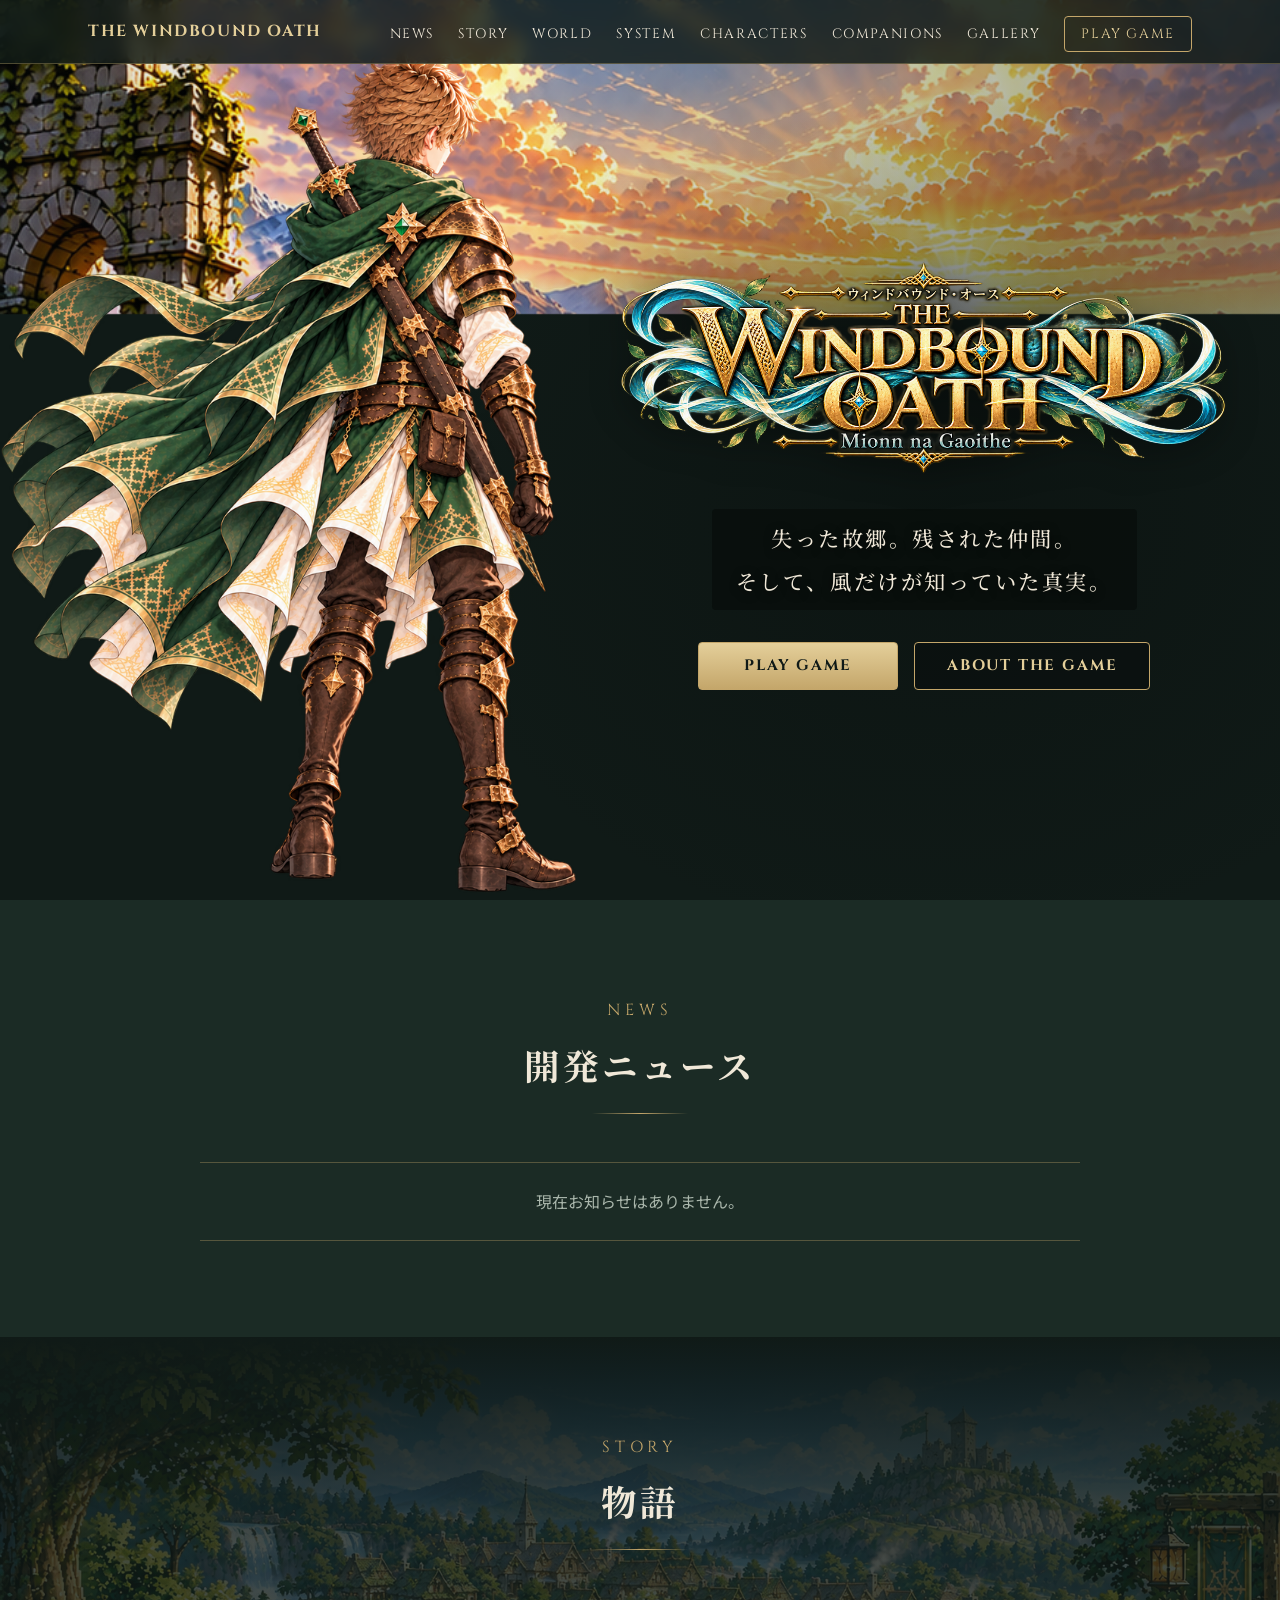
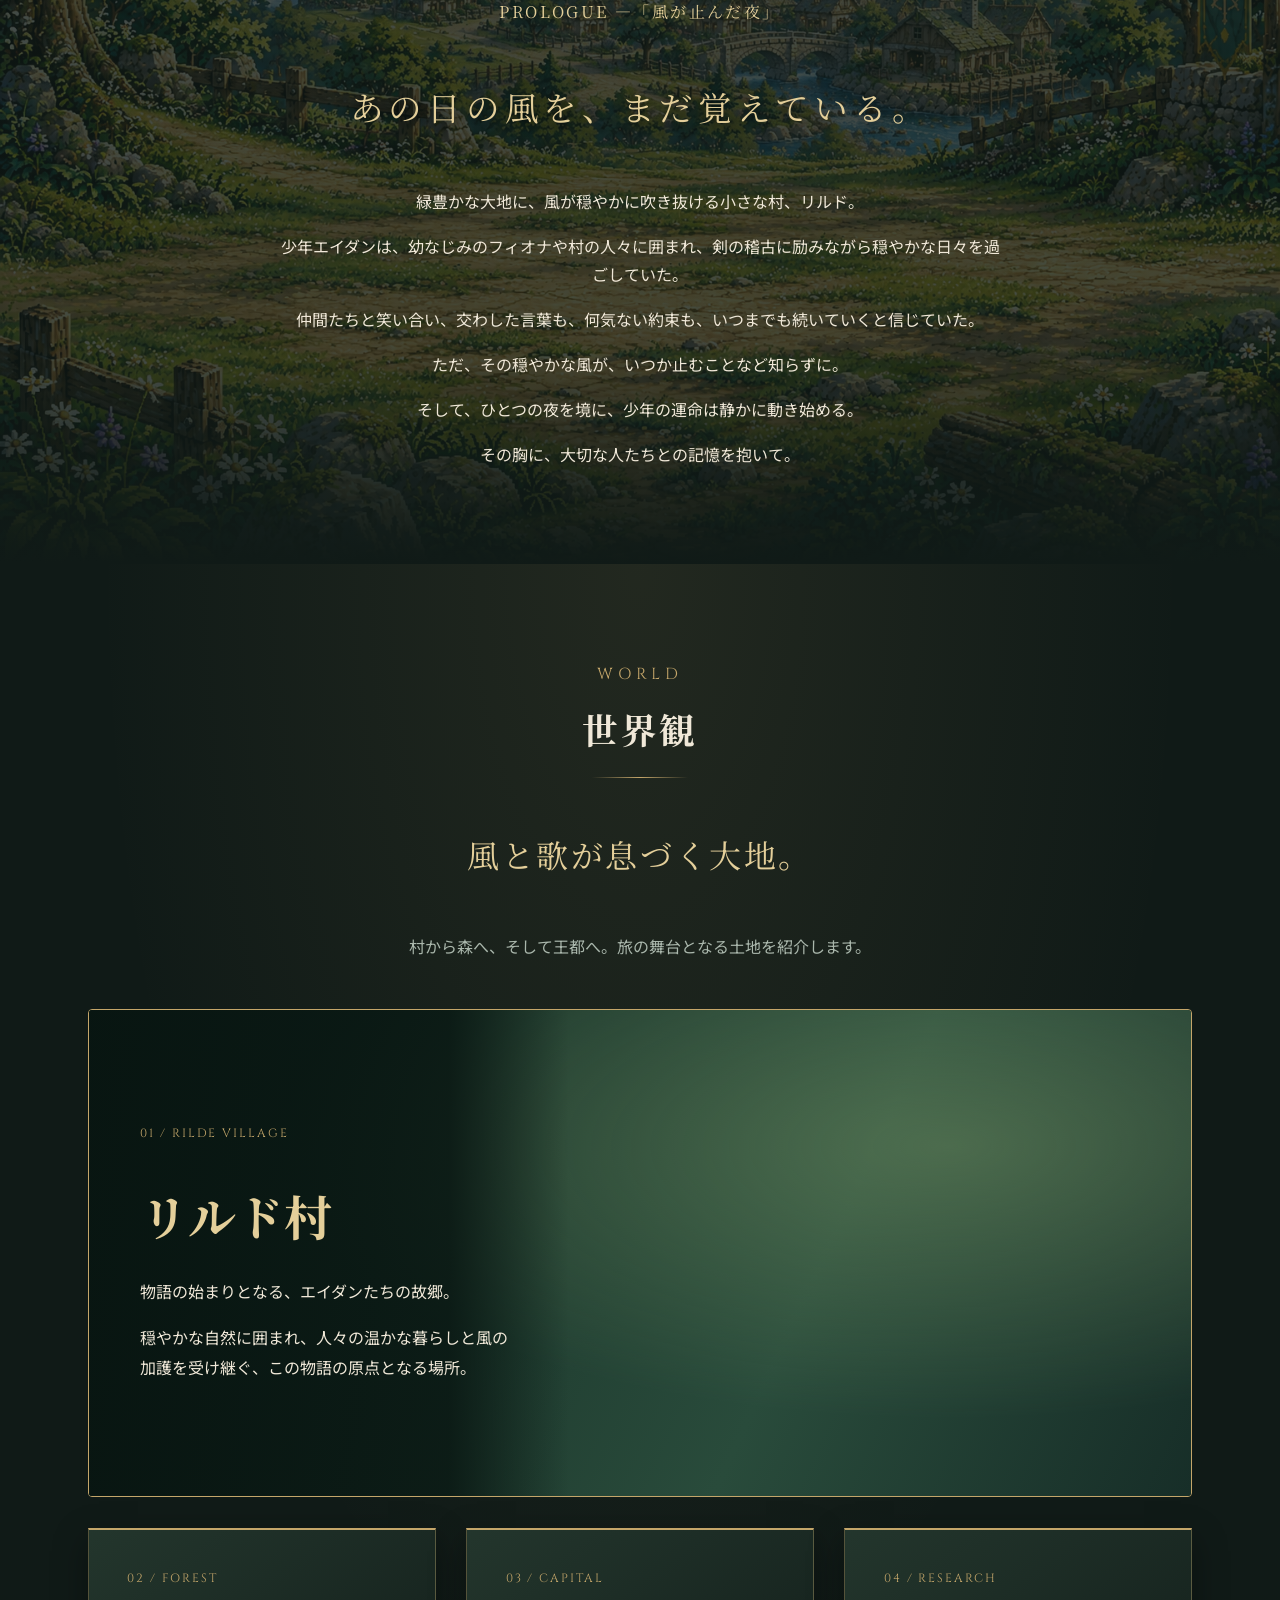
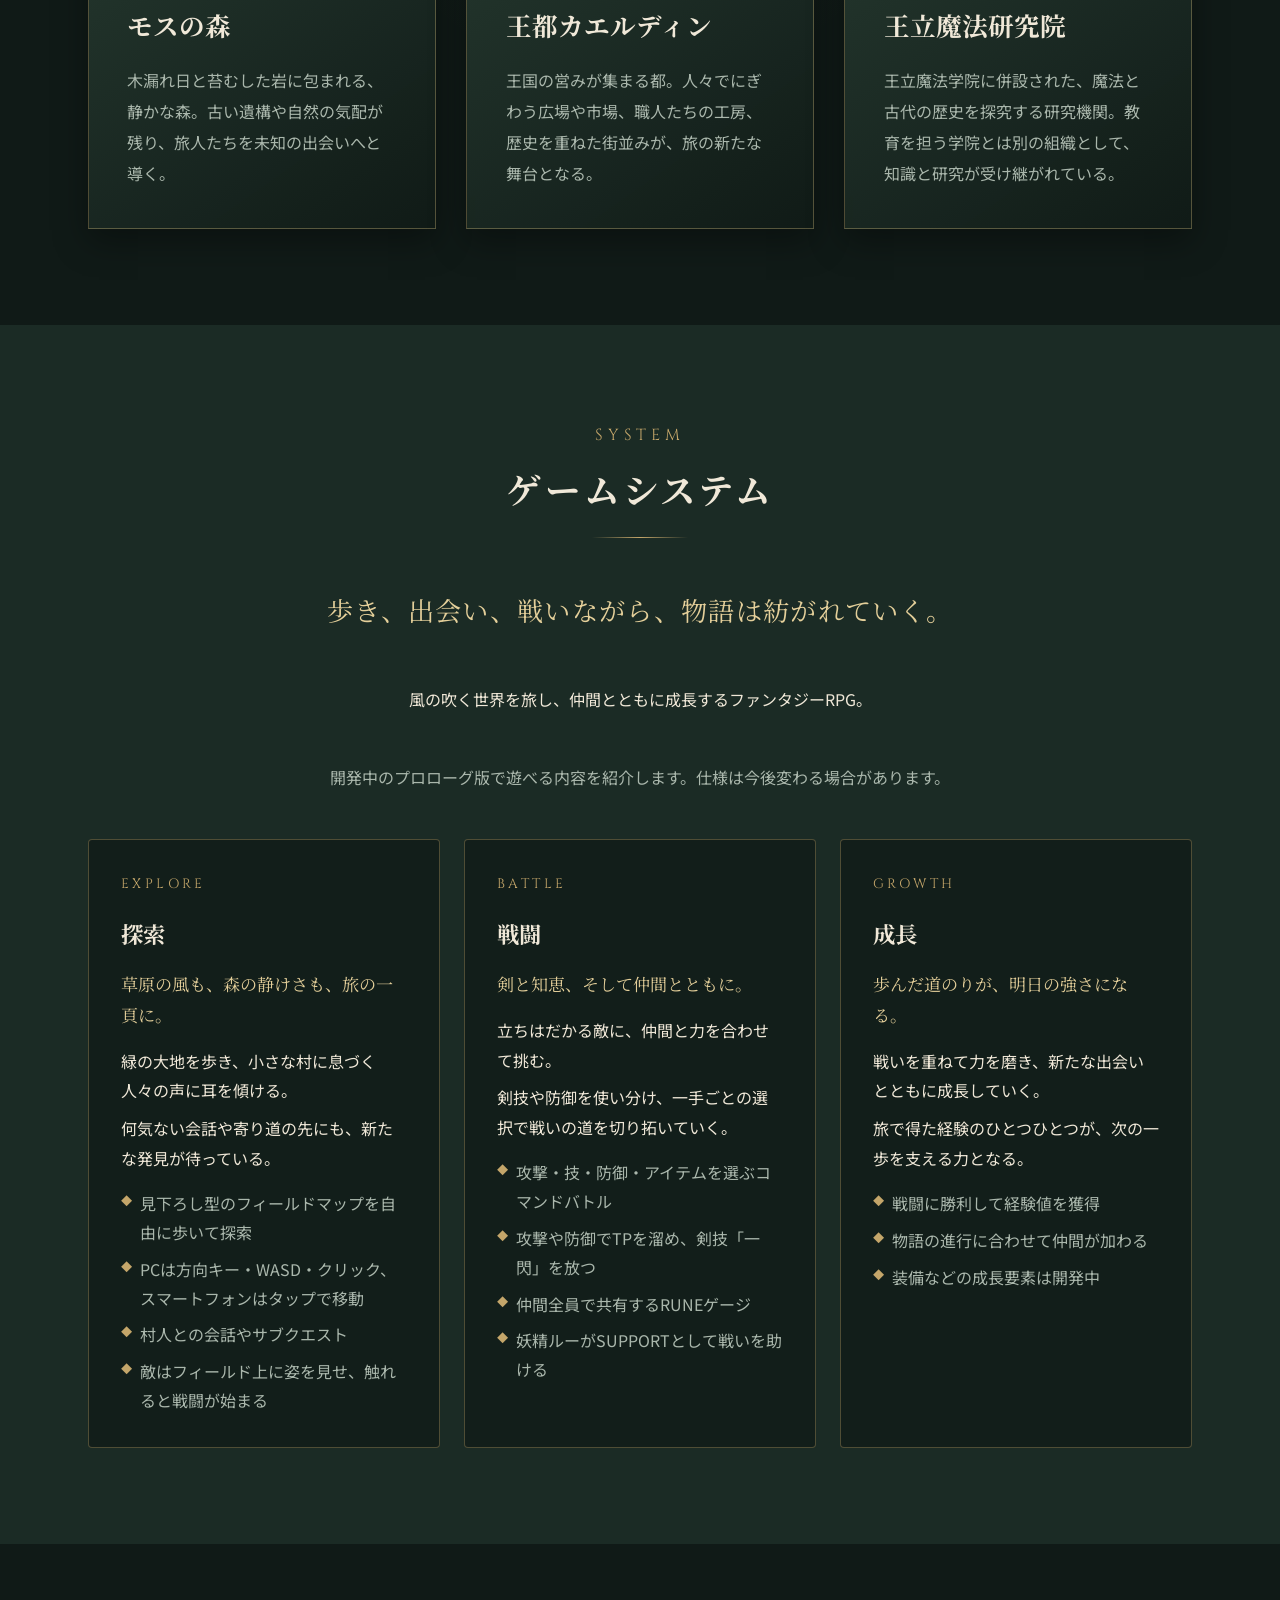
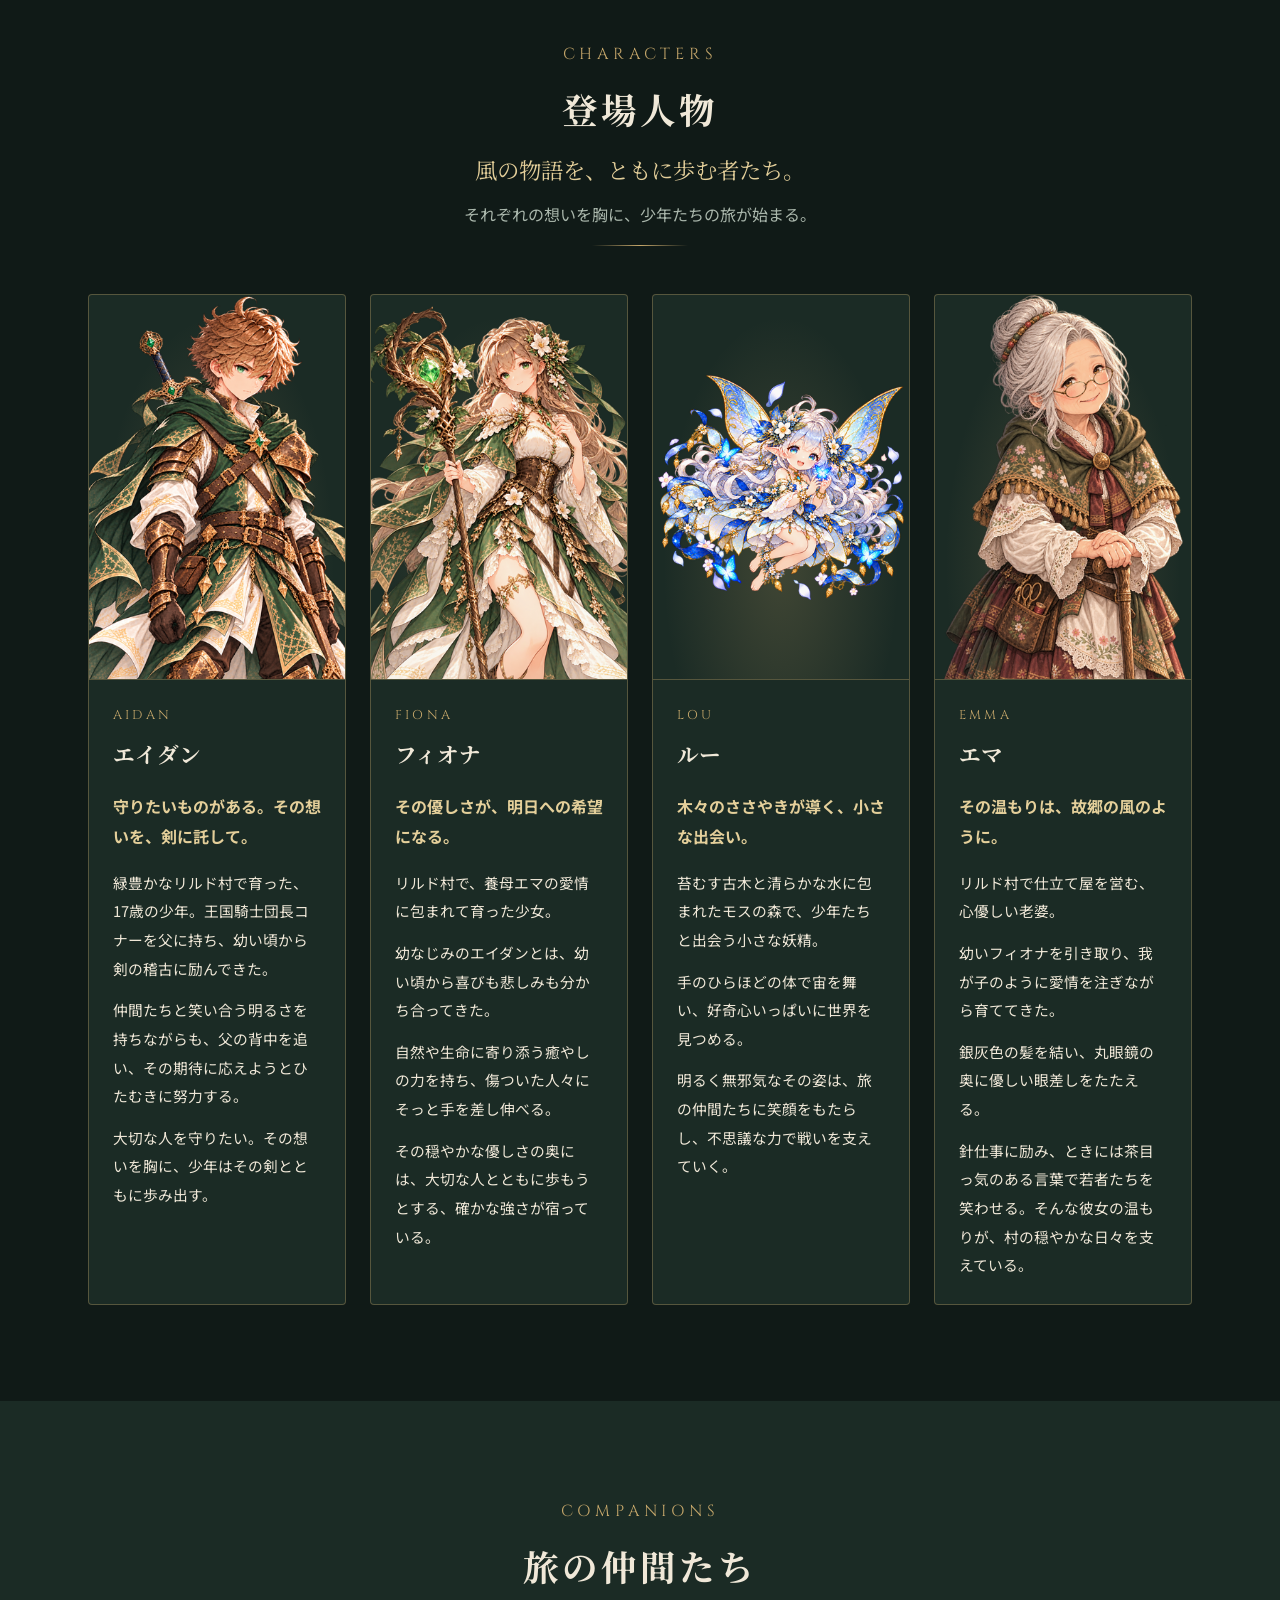
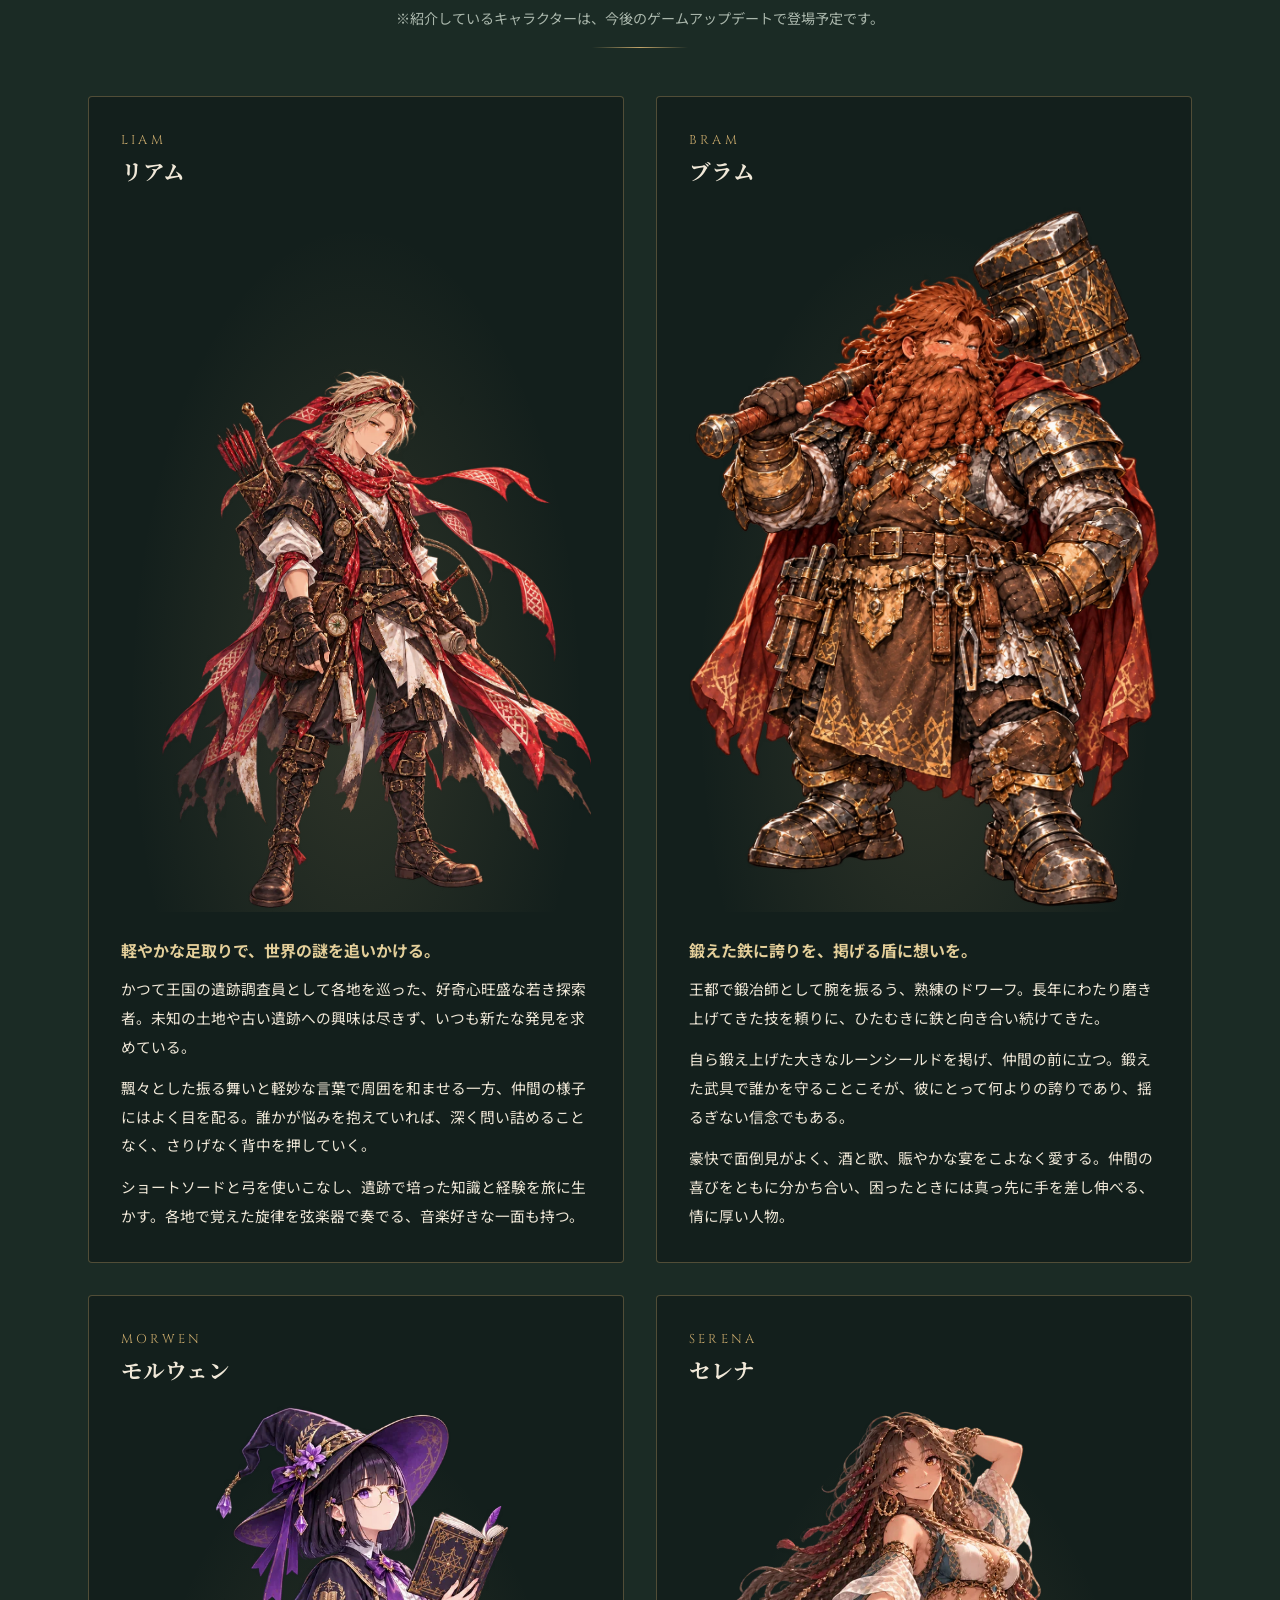
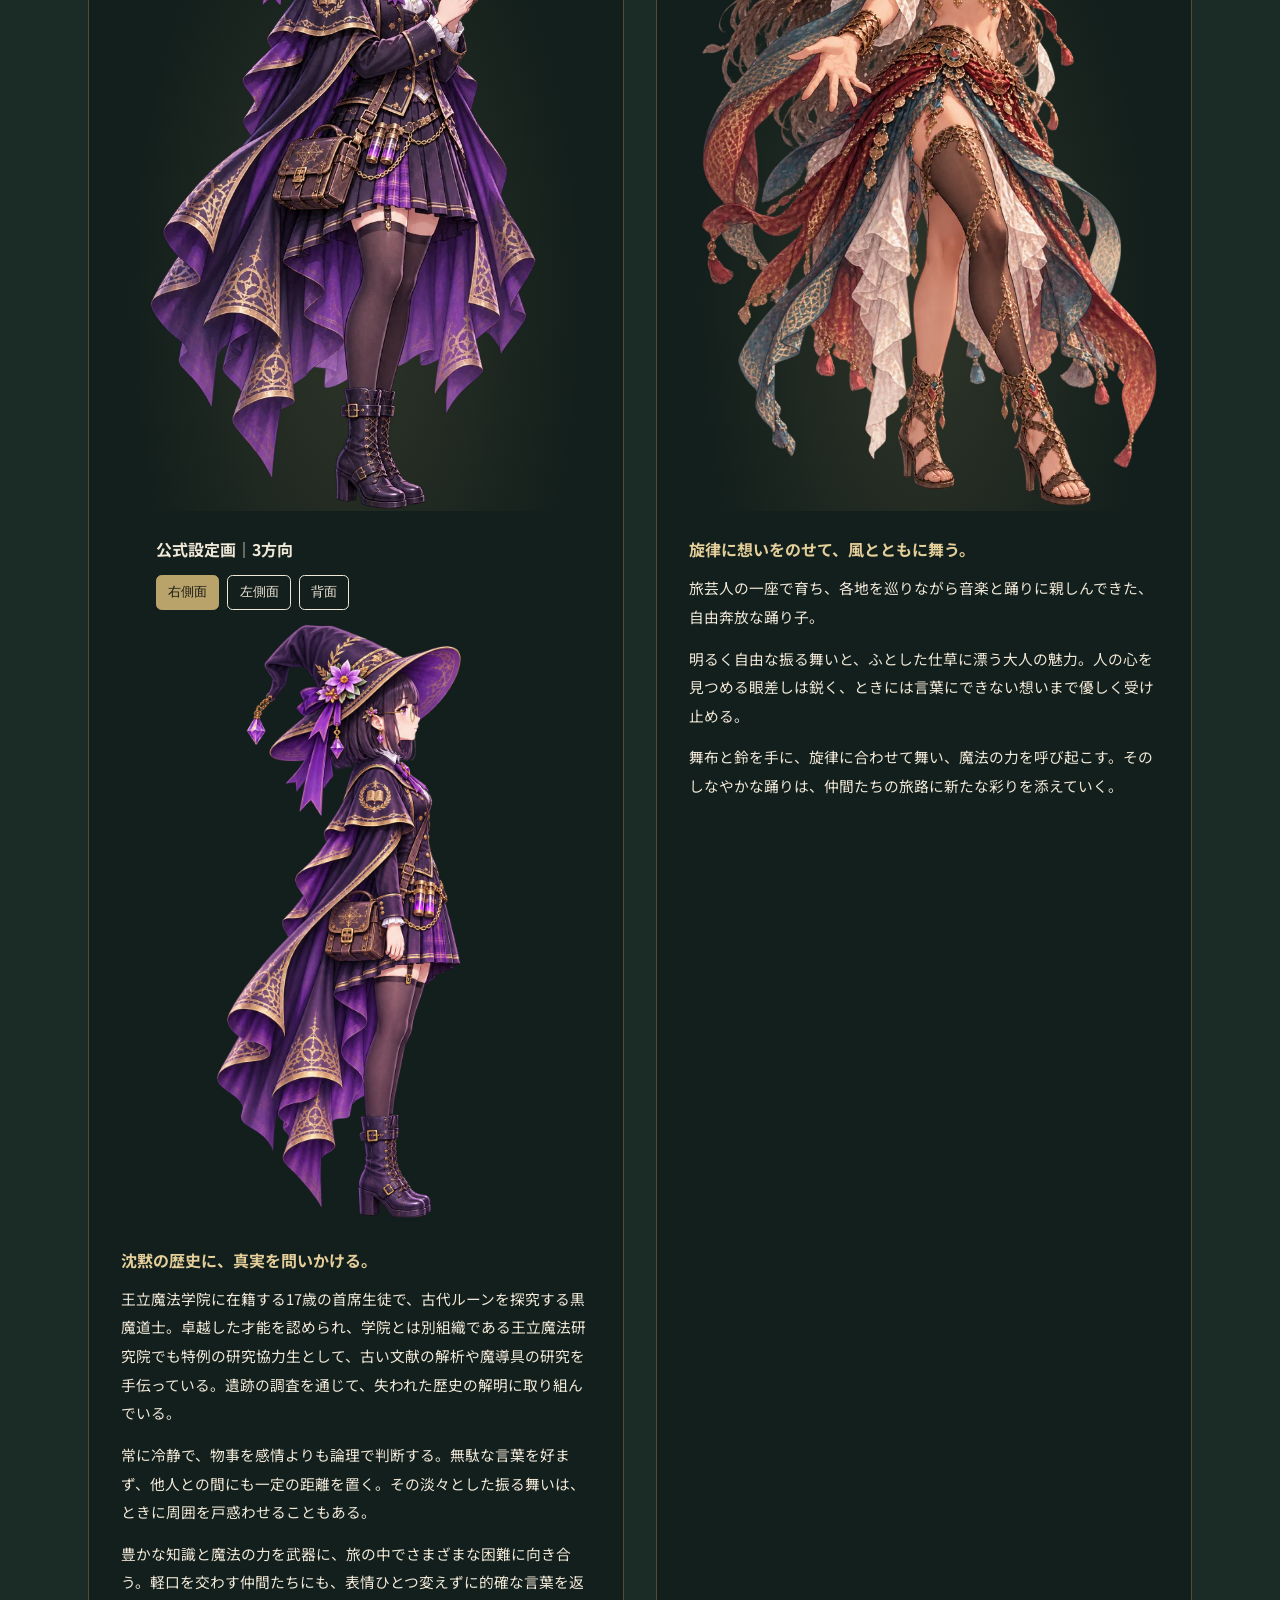
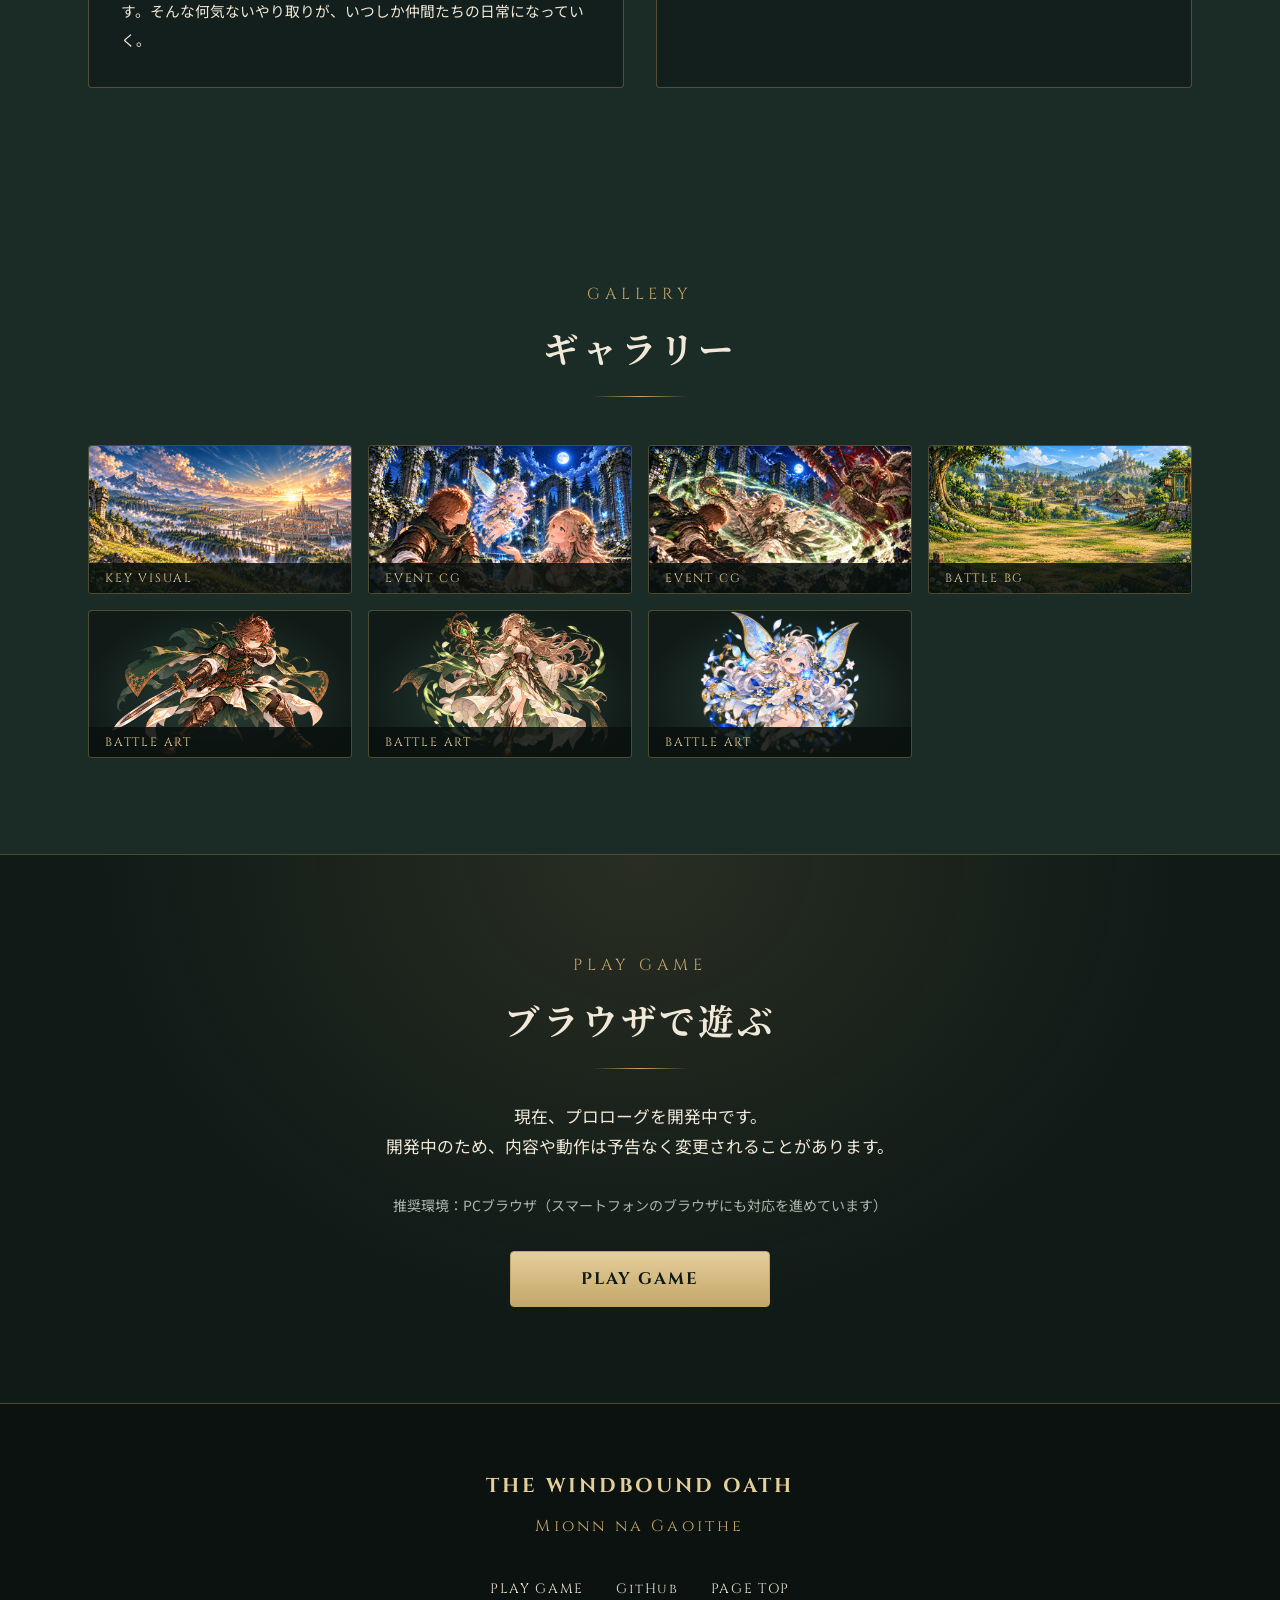
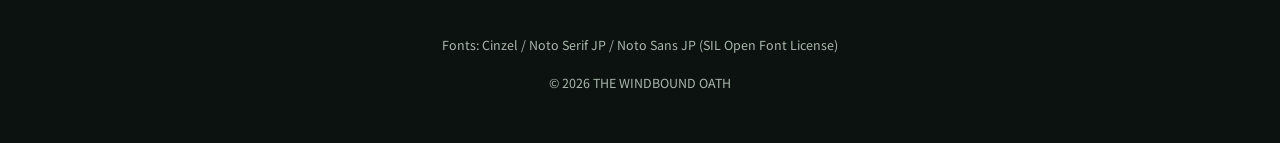
==== index.html @ 883624d8 "refactor: remove inline Morwen CSS and JS after extracting to site assets" ====
<!DOCTYPE html>
<html lang="ja">
<head>
<meta charset="utf-8">
<meta name="viewport" content="width=device-width,initial-scale=1">
<title>THE WINDBOUND OATH | Official Website</title>
<meta name="description" content="オリジナルRPG『THE WINDBOUND OATH ― Mionn na Gaoithe』公式サイト。失った故郷。残された仲間。そして、風だけが知っていた真実。">
<meta name="theme-color" content="#101A17">
<meta property="og:title" content="THE WINDBOUND OATH | Official Website">
<meta property="og:description" content="失った故郷。残された仲間。そして、風だけが知っていた真実。">
<meta property="og:type" content="website">
<meta property="og:url" content="https://celticmusic-nagoya.github.io/the-windbound-oath-website/">
<link rel="canonical" href="https://celticmusic-nagoya.github.io/the-windbound-oath-website/">
<meta property="og:image" content="https://celticmusic-nagoya.github.io/the-windbound-oath-website/img/hero/bg-landscape.webp">
<link rel="icon" type="image/png" href="img/favicon-64.png">
<link rel="preconnect" href="https://fonts.googleapis.com">
<link rel="preconnect" href="https://fonts.gstatic.com" crossorigin>
<link rel="stylesheet" href="https://fonts.googleapis.com/css2?family=Cinzel:wght@500;700&family=Noto+Sans+JP:wght@400;500;700&family=Noto+Serif+JP:wght@500;700&display=swap">
<link rel="preload" as="image" href="img/hero/bg-landscape.webp" media="(min-width: 769px)">
<link rel="preload" as="image" href="img/hero/bg-portrait.webp" media="(max-width: 768px)">
<link rel="stylesheet" href="css/site.css">
<script src="js/site.js" defer></script>
<noscript><style>img[data-defer]{display:none}</style></noscript>
</head>
<body>
<a class="skip-link" href="#main">本文へスキップ</a>

<header class="site-header" id="top">
  <div class="site-header__inner">
    <a class="site-header__brand" href="#hero">THE WINDBOUND OATH</a>
    <button class="nav-toggle" type="button" aria-expanded="false" aria-controls="site-nav">
      <span class="nav-toggle__bar" aria-hidden="true"></span>
      <span class="visually-hidden">メニュー</span>
    </button>
    <nav class="site-nav" id="site-nav" aria-label="メインメニュー">
      <ul class="site-nav__list">
        <li><a href="#news">NEWS</a></li>
        <li><a href="#story">STORY</a></li>
        <li><a href="#world">WORLD</a></li>
        <li><a href="#system">SYSTEM</a></li>
        <li><a href="#characters">CHARACTERS</a></li>
        <li><a href="#companions">COMPANIONS</a></li>
        <li><a href="#gallery">GALLERY</a></li>
        <li><a class="site-nav__play" href="#play">PLAY GAME</a></li>
      </ul>
    </nav>
  </div>
</header>

<main id="main">

<!-- 01 HERO -->
<section class="hero" id="hero" aria-labelledby="hero-title">
  <picture class="hero__bg">
    <source media="(max-width: 768px)" srcset="img/hero/bg-portrait.webp" width="941" height="1672">
    <img src="img/hero/bg-landscape.webp" width="1672" height="941" alt="" fetchpriority="high" decoding="async">
  </picture>
  <div class="hero__shade" aria-hidden="true"></div>
  <img class="hero__aidan" src="img/hero/aidan-back.webp" width="760" height="1140" alt="遠くの王都を見つめるエイダンの後ろ姿" decoding="async">
  <div class="hero__content">
    <h1 class="hero__title" id="hero-title">
      <img class="hero__logo" src="img/hero/logo.webp" width="1200" height="427" alt="THE WINDBOUND OATH ― Mionn na Gaoithe">
    </h1>
    <p class="hero__catch">失った故郷。残された仲間。<br>そして、風だけが知っていた真実。</p>
    <div class="hero__actions">
      <a class="btn btn--primary" href="https://celticmusic-nagoya.github.io/the-windbound-oath/">PLAY GAME</a>
      <a class="btn btn--ghost" href="#story">ABOUT THE GAME</a>
    </div>
  </div>
</section>

<!-- 02 NEWS -->
<section class="section section--alt" id="news" aria-labelledby="news-title">
  <div class="section__inner">
    <header class="section-head">
      <p class="section-head__en">NEWS</p>
      <h2 class="section-head__ja" id="news-title">開発ニュース</h2>
    </header>
    <ul class="news-list" data-news-src="data/news.json">
      <li class="news-list__empty">ニュースを読み込んでいます…</li>
    </ul>
  </div>
</section>

<!-- 03 STORY -->
<section class="section story" id="story" aria-labelledby="story-title">
  <img class="story__bg" data-defer src="img/placeholder.gif" data-src="img/story/bg-01.webp" width="1536" height="1024" alt="" loading="lazy" decoding="async"><noscript><img class="story__bg" src="img/story/bg-01.webp" width="1536" height="1024" alt="" loading="lazy" decoding="async"></noscript>
  <div class="story__shade" aria-hidden="true"></div>
  <div class="section__inner story__inner">
    <header class="section-head">
      <p class="section-head__en">STORY</p>
      <h2 class="section-head__ja" id="story-title">物語</h2>
    </header>
    <p class="story__chapter">PROLOGUE ―「風が止んだ夜」</p>
    <p class="story__theme">あの日の風を、まだ覚えている。</p>
    <div class="story__intro"><p>緑豊かな大地に、風が穏やかに吹き抜ける小さな村、リルド。</p><p>少年エイダンは、幼なじみのフィオナや村の人々に囲まれ、剣の稽古に励みながら穏やかな日々を過ごしていた。</p><p>仲間たちと笑い合い、交わした言葉も、何気ない約束も、いつまでも続いていくと信じていた。</p><p>ただ、その穏やかな風が、いつか止むことなど知らずに。</p><p>そして、ひとつの夜を境に、少年の運命は静かに動き始める。</p><p>その胸に、大切な人たちとの記憶を抱いて。</p></div>
  </div>
</section>

<!-- 04 WORLD -->
<section class="section world" id="world" aria-labelledby="world-title">
  <div class="section__inner">
    <header class="section-head">
      <p class="section-head__en">WORLD</p>
      <h2 class="section-head__ja" id="world-title">世界観</h2>
    </header>
    <p class="world__theme">風と歌が息づく大地。</p>
    <p class="section-lead">村から森へ、そして王都へ。旅の舞台となる土地を紹介します。</p>
    <div class="world-feature">
      <article class="world-feature__village" aria-labelledby="world-rilde-title">
        <div class="world-feature__visual">
          <div class="world-feature__copy">
            <p class="world-card__number">01 / RILDE VILLAGE</p>
            <h3 id="world-rilde-title">リルド村</h3>
            <p>物語の始まりとなる、エイダンたちの故郷。</p>
            <p>穏やかな自然に囲まれ、人々の温かな暮らしと風の加護を受け継ぐ、この物語の原点となる場所。</p>
          </div>
        </div>
      </article>
      <div class="world-grid world-grid--secondary">
        <article class="world-card">
          <p class="world-card__number">02 / FOREST</p>
          <h3>モスの森</h3>
          <p>木漏れ日と苔むした岩に包まれる、静かな森。古い遺構や自然の気配が残り、旅人たちを未知の出会いへと導く。</p>
        </article>
        <article class="world-card">
          <p class="world-card__number">03 / CAPITAL</p>
          <h3>王都カエルディン</h3>
          <p>王国の営みが集まる都。人々でにぎわう広場や市場、職人たちの工房、歴史を重ねた街並みが、旅の新たな舞台となる。</p>
        </article>
        <article class="world-card">
          <p class="world-card__number">04 / RESEARCH</p>
          <h3>王立魔法研究院</h3>
          <p>王立魔法学院に併設された、魔法と古代の歴史を探究する研究機関。教育を担う学院とは別の組織として、知識と研究が受け継がれている。</p>
        </article>
      </div>
    </div>
  </div>
</section>

<!-- 05 SYSTEM -->
<section class="section section--alt" id="system" aria-labelledby="system-title">
  <div class="section__inner">
    <header class="section-head">
      <p class="section-head__en">SYSTEM</p>
      <h2 class="section-head__ja" id="system-title">ゲームシステム</h2>
    </header>
    <p class="system__theme">歩き、出会い、戦いながら、物語は紡がれていく。</p>
    <p class="system__subcopy">風の吹く世界を旅し、仲間とともに成長するファンタジーRPG。</p>
    <p class="section-lead">開発中のプロローグ版で遊べる内容を紹介します。仕様は今後変わる場合があります。</p>
    <div class="system-grid">
      <article class="system-card">
        <p class="system-card__en">EXPLORE</p>
        <h3 class="system-card__title">探索</h3>
        <p class="system-card__tagline">草原の風も、森の静けさも、旅の一頁に。</p>
        <div class="system-card__description">
          <p>緑の大地を歩き、小さな村に息づく人々の声に耳を傾ける。</p>
          <p>何気ない会話や寄り道の先にも、新たな発見が待っている。</p>
        </div>
        <ul class="system-card__list">
          <li>見下ろし型のフィールドマップを自由に歩いて探索</li>
          <li>PCは方向キー・WASD・クリック、スマートフォンはタップで移動</li>
          <li>村人との会話やサブクエスト</li>
          <li>敵はフィールド上に姿を見せ、触れると戦闘が始まる</li>
        </ul>
      </article>
      <article class="system-card">
        <p class="system-card__en">BATTLE</p>
        <h3 class="system-card__title">戦闘</h3>
        <p class="system-card__tagline">剣と知恵、そして仲間とともに。</p>
        <div class="system-card__description">
          <p>立ちはだかる敵に、仲間と力を合わせて挑む。</p>
          <p>剣技や防御を使い分け、一手ごとの選択で戦いの道を切り拓いていく。</p>
        </div>
        <ul class="system-card__list">
          <li>攻撃・技・防御・アイテムを選ぶコマンドバトル</li>
          <li>攻撃や防御でTPを溜め、剣技「一閃」を放つ</li>
          <li>仲間全員で共有するRUNEゲージ</li>
          <li>妖精ルーがSUPPORTとして戦いを助ける</li>
        </ul>
      </article>
      <article class="system-card">
        <p class="system-card__en">GROWTH</p>
        <h3 class="system-card__title">成長</h3>
        <p class="system-card__tagline">歩んだ道のりが、明日の強さになる。</p>
        <div class="system-card__description">
          <p>戦いを重ねて力を磨き、新たな出会いとともに成長していく。</p>
          <p>旅で得た経験のひとつひとつが、次の一歩を支える力となる。</p>
        </div>
        <ul class="system-card__list">
          <li>戦闘に勝利して経験値を獲得</li>
          <li>物語の進行に合わせて仲間が加わる</li>
          <li>装備などの成長要素は開発中</li>
        </ul>
      </article>
    </div>
  </div>
</section>

<!-- 05 CHARACTERS -->
<section class="section" id="characters" aria-labelledby="characters-title">
  <div class="section__inner">
    <header class="section-head">
      <p class="section-head__en">CHARACTERS</p>
      <h2 class="section-head__ja" id="characters-title">登場人物</h2>
      <p class="profile-section__catch">風の物語を、ともに歩む者たち。</p>
      <p class="profile-section__lead">それぞれの想いを胸に、少年たちの旅が始まる。</p>
    </header>
    <div class="char-grid">
      <article class="char-card">
        <div class="char-card__figure"><img data-defer src="img/placeholder.gif" data-src="img/chars/aidan.webp" data-srcset="img/chars/aidan-360.webp 360w, img/chars/aidan-480.webp 480w, img/chars/aidan.webp 640w" data-sizes="(max-width: 768px) calc(50vw - 28px), (max-width: 1024px) calc(46vw - 12px), (max-width: 1199px) calc(23vw - 18px), 258px" width="640" height="960" alt="エイダン" loading="lazy" decoding="async"><noscript><img src="img/chars/aidan.webp" width="640" height="960" alt="エイダン" loading="lazy" decoding="async"></noscript></div>
        <div class="char-card__body">
          <p class="char-card__en">AIDAN</p>
          <h3 class="char-card__name">エイダン</h3>
          <p class="profile__catch">守りたいものがある。その想いを、剣に託して。</p>
          <div class="profile__description"><p>緑豊かなリルド村で育った、17歳の少年。王国騎士団長コナーを父に持ち、幼い頃から剣の稽古に励んできた。</p><p>仲間たちと笑い合う明るさを持ちながらも、父の背中を追い、その期待に応えようとひたむきに努力する。</p><p>大切な人を守りたい。その想いを胸に、少年はその剣とともに歩み出す。</p></div>
        </div>
      </article>
      <article class="char-card">
        <div class="char-card__figure"><img data-defer src="img/placeholder.gif" data-src="img/chars/fiona.webp" data-srcset="img/chars/fiona-360.webp 360w, img/chars/fiona-480.webp 480w, img/chars/fiona.webp 640w" data-sizes="(max-width: 768px) calc(50vw - 28px), (max-width: 1024px) calc(46vw - 12px), (max-width: 1199px) calc(23vw - 18px), 258px" width="640" height="960" alt="フィオナ" loading="lazy" decoding="async"><noscript><img src="img/chars/fiona.webp" width="640" height="960" alt="フィオナ" loading="lazy" decoding="async"></noscript></div>
        <div class="char-card__body">
          <p class="char-card__en">FIONA</p>
          <h3 class="char-card__name">フィオナ</h3>
          <p class="profile__catch">その優しさが、明日への希望になる。</p>
          <div class="profile__description"><p>リルド村で、養母エマの愛情に包まれて育った少女。</p><p>幼なじみのエイダンとは、幼い頃から喜びも悲しみも分かち合ってきた。</p><p>自然や生命に寄り添う癒やしの力を持ち、傷ついた人々にそっと手を差し伸べる。</p><p>その穏やかな優しさの奥には、大切な人とともに歩もうとする、確かな強さが宿っている。</p></div>
        </div>
      </article>
      <article class="char-card">
        <div class="char-card__figure char-card__figure--small"><img data-defer src="img/placeholder.gif" data-src="img/chars/lou.webp" data-srcset="img/chars/lou-360.webp 360w, img/chars/lou-480.webp 480w, img/chars/lou.webp 720w" data-sizes="(max-width: 768px) calc(50vw - 28px), (max-width: 1024px) calc(46vw - 12px), (max-width: 1199px) calc(23vw - 18px), 258px" width="720" height="658" alt="ルー" loading="lazy" decoding="async"><noscript><img src="img/chars/lou.webp" width="720" height="658" alt="ルー" loading="lazy" decoding="async"></noscript></div>
        <div class="char-card__body">
          <p class="char-card__en">LOU</p>
          <h3 class="char-card__name">ルー</h3>
          <p class="profile__catch">木々のささやきが導く、小さな出会い。</p>
          <div class="profile__description"><p>苔むす古木と清らかな水に包まれたモスの森で、少年たちと出会う小さな妖精。</p><p>手のひらほどの体で宙を舞い、好奇心いっぱいに世界を見つめる。</p><p>明るく無邪気なその姿は、旅の仲間たちに笑顔をもたらし、不思議な力で戦いを支えていく。</p></div>
        </div>
      </article>
      <article class="char-card">
        <div class="char-card__figure"><img data-defer src="img/placeholder.gif" data-src="img/chars/emma.webp" data-srcset="img/chars/emma-360.webp 360w, img/chars/emma-480.webp 480w, img/chars/emma.webp 640w" data-sizes="(max-width: 768px) calc(50vw - 28px), (max-width: 1024px) calc(46vw - 12px), (max-width: 1199px) calc(23vw - 18px), 258px" width="640" height="960" alt="エマ" loading="lazy" decoding="async"><noscript><img src="img/chars/emma.webp" width="640" height="960" alt="エマ" loading="lazy" decoding="async"></noscript></div>
        <div class="char-card__body">
          <p class="char-card__en">EMMA</p>
          <h3 class="char-card__name">エマ</h3>
          <p class="profile__catch">その温もりは、故郷の風のように。</p>
          <div class="profile__description"><p>リルド村で仕立て屋を営む、心優しい老婆。</p><p>幼いフィオナを引き取り、我が子のように愛情を注ぎながら育ててきた。</p><p>銀灰色の髪を結い、丸眼鏡の奥に優しい眼差しをたたえる。</p><p>針仕事に励み、ときには茶目っ気のある言葉で若者たちを笑わせる。そんな彼女の温もりが、村の穏やかな日々を支えている。</p></div>
        </div>
      </article>
    </div>
  </div>
</section>

<!-- 06 COMPANIONS: approved copy; future playable characters, images pending approval -->
<section class="section section--alt" id="companions" aria-labelledby="companions-title">
  <div class="section__inner">
    <header class="section-head">
      <p class="section-head__en">COMPANIONS</p>
      <h2 class="section-head__ja" id="companions-title">旅の仲間たち</h2>
      <p class="profile-section__notice">※紹介しているキャラクターは、今後のゲームアップデートで登場予定です。</p>
    </header>
    <div class="companion-grid">
      <article class="companion-card companion-card--liam">
        <p class="char-card__en">LIAM</p>
        <h3 class="char-card__name">リアム</h3>
        <div class="companion-card__figure"><img src="assets/companions/liam.webp" width="1223" height="1286" alt="リアムの正式採用イラスト" loading="lazy" decoding="async"></div>
        <p class="profile__catch">軽やかな足取りで、世界の謎を追いかける。</p>
        <div class="profile__description"><p>かつて王国の遺跡調査員として各地を巡った、好奇心旺盛な若き探索者。未知の土地や古い遺跡への興味は尽きず、いつも新たな発見を求めている。</p><p>飄々とした振る舞いと軽妙な言葉で周囲を和ませる一方、仲間の様子にはよく目を配る。誰かが悩みを抱えていれば、深く問い詰めることなく、さりげなく背中を押していく。</p><p>ショートソードと弓を使いこなし、遺跡で培った知識と経験を旅に生かす。各地で覚えた旋律を弦楽器で奏でる、音楽好きな一面も持つ。</p></div>
      </article>
      <article class="companion-card">
        <p class="char-card__en">BRAM</p>
        <h3 class="char-card__name">ブラム</h3>
        <div class="companion-card__figure"><img src="assets/companions/bram.webp" width="1024" height="1536" alt="ブラムの正式採用イラスト" loading="lazy" decoding="async"></div>
        <p class="profile__catch">鍛えた鉄に誇りを、掲げる盾に想いを。</p>
        <div class="profile__description"><p>王都で鍛冶師として腕を振るう、熟練のドワーフ。長年にわたり磨き上げてきた技を頼りに、ひたむきに鉄と向き合い続けてきた。</p><p>自ら鍛え上げた大きなルーンシールドを掲げ、仲間の前に立つ。鍛えた武具で誰かを守ることこそが、彼にとって何よりの誇りであり、揺るぎない信念でもある。</p><p>豪快で面倒見がよく、酒と歌、賑やかな宴をこよなく愛する。仲間の喜びをともに分かち合い、困ったときには真っ先に手を差し伸べる、情に厚い人物。</p></div>
      </article>
      <article class="companion-card">
        <p class="char-card__en">MORWEN</p>
        <h3 class="char-card__name">モルウェン</h3>
        <div class="companion-card__figure"><img src="assets/companions/morwen.webp" width="720" height="1080" alt="モルウェンの正式採用全身イラスト" loading="lazy" decoding="async"></div>
        <section class="morwen-views" aria-label="モルウェン公式三方向設定画">
          <h4 class="morwen-views__title">公式設定画｜3方向</h4>
          <div class="morwen-views__controls" role="group" aria-label="表示方向"><button type="button" class="morwen-views__button" data-morwen-view="assets/companions/morwen/turnaround/file_00000000a6308211aaeeb9e2482c2e83.png" data-morwen-label="右側面" aria-pressed="true">右側面</button><button type="button" class="morwen-views__button" data-morwen-view="assets/companions/morwen/turnaround/file_0000000035a0820989d20c639724cc25.png" data-morwen-label="左側面" aria-pressed="false">左側面</button><button type="button" class="morwen-views__button" data-morwen-view="assets/companions/morwen/turnaround/file_00000000055481f8bac7574e5cab00dc.png" data-morwen-label="背面" aria-pressed="false">背面</button></div>
          <img class="morwen-views__image" src="assets/companions/morwen/turnaround/file_00000000a6308211aaeeb9e2482c2e83.png" width="1024" height="1536" alt="モルウェン公式設定画・右側面" loading="lazy" decoding="async">
        </section>
        
        
        <p class="profile__catch">沈黙の歴史に、真実を問いかける。</p>
        <div class="profile__description"><p>王立魔法学院に在籍する17歳の首席生徒で、古代ルーンを探究する黒魔道士。卓越した才能を認められ、学院とは別組織である王立魔法研究院でも特例の研究協力生として、古い文献の解析や魔導具の研究を手伝っている。遺跡の調査を通じて、失われた歴史の解明に取り組んでいる。</p><p>常に冷静で、物事を感情よりも論理で判断する。無駄な言葉を好まず、他人との間にも一定の距離を置く。その淡々とした振る舞いは、ときに周囲を戸惑わせることもある。</p><p>豊かな知識と魔法の力を武器に、旅の中でさまざまな困難に向き合う。軽口を交わす仲間たちにも、表情ひとつ変えずに的確な言葉を返す。そんな何気ないやり取りが、いつしか仲間たちの日常になっていく。</p></div>
      </article>
      <article class="companion-card">
        <p class="char-card__en">SERENA</p>
        <h3 class="char-card__name">セレナ</h3>
        <div class="companion-card__figure"><img src="assets/companions/serena.webp" width="720" height="1080" alt="セレナの正式採用全身イラスト" loading="lazy" decoding="async"></div>
        <p class="profile__catch">旋律に想いをのせて、風とともに舞う。</p>
        <div class="profile__description"><p>旅芸人の一座で育ち、各地を巡りながら音楽と踊りに親しんできた、自由奔放な踊り子。</p><p>明るく自由な振る舞いと、ふとした仕草に漂う大人の魅力。人の心を見つめる眼差しは鋭く、ときには言葉にできない想いまで優しく受け止める。</p><p>舞布と鈴を手に、旋律に合わせて舞い、魔法の力を呼び起こす。そのしなやかな踊りは、仲間たちの旅路に新たな彩りを添えていく。</p></div>
      </article>
    </div>
  </div>
</section>

<!-- 07 GALLERY -->
<section class="section section--alt" id="gallery" aria-labelledby="gallery-title">
  <div class="section__inner">
    <header class="section-head">
      <p class="section-head__en">GALLERY</p>
      <h2 class="section-head__ja" id="gallery-title">ギャラリー</h2>
    </header>
    <ul class="gallery-grid">
      <li><button class="gallery-item" type="button" data-full="img/hero/bg-landscape.webp" data-w="1672" data-h="941" data-caption="KEY VISUAL"><img data-defer src="img/placeholder.gif" data-src="img/gallery/key-visual-thumb.webp" data-srcset="img/gallery/key-visual-thumb-360.webp 360w, img/gallery/key-visual-thumb.webp 640w" data-sizes="(max-width: 768px) calc(50vw - 24px), (max-width: 882px) calc(46vw - 8px), (max-width: 1183px) calc(30.67vw - 11px), (max-width: 1199px) calc(23vw - 12px), 264px" width="640" height="360" alt="キービジュアル背景：王都を望む丘" loading="lazy" decoding="async"><noscript><img src="img/gallery/key-visual-thumb.webp" width="640" height="360" alt="キービジュアル背景：王都を望む丘" loading="lazy" decoding="async"></noscript><span class="gallery-item__cap">KEY VISUAL</span></button></li>
      <li><button class="gallery-item" type="button" data-full="img/gallery/cg01-full.webp" data-w="1672" data-h="941" data-caption="EVENT CG ― ルーとの出会い"><img data-defer src="img/placeholder.gif" data-src="img/gallery/cg01-thumb.webp" data-srcset="img/gallery/cg01-thumb-360.webp 360w, img/gallery/cg01-thumb.webp 640w" data-sizes="(max-width: 768px) calc(50vw - 24px), (max-width: 882px) calc(46vw - 8px), (max-width: 1183px) calc(30.67vw - 11px), (max-width: 1199px) calc(23vw - 12px), 264px" width="640" height="360" alt="イベントCG：ルーとの出会い" loading="lazy" decoding="async"><noscript><img src="img/gallery/cg01-thumb.webp" width="640" height="360" alt="イベントCG：ルーとの出会い" loading="lazy" decoding="async"></noscript><span class="gallery-item__cap">EVENT CG</span></button></li>
      <li><button class="gallery-item" type="button" data-full="img/gallery/cg03-full.webp" data-w="1672" data-h="941" data-caption="EVENT CG ― 風の舞"><img data-defer src="img/placeholder.gif" data-src="img/gallery/cg03-thumb.webp" data-srcset="img/gallery/cg03-thumb-360.webp 360w, img/gallery/cg03-thumb.webp 640w" data-sizes="(max-width: 768px) calc(50vw - 24px), (max-width: 882px) calc(46vw - 8px), (max-width: 1183px) calc(30.67vw - 11px), (max-width: 1199px) calc(23vw - 12px), 264px" width="640" height="360" alt="イベントCG：フィオナの風の舞" loading="lazy" decoding="async"><noscript><img src="img/gallery/cg03-thumb.webp" width="640" height="360" alt="イベントCG：フィオナの風の舞" loading="lazy" decoding="async"></noscript><span class="gallery-item__cap">EVENT CG</span></button></li>
      <li><button class="gallery-item" type="button" data-full="img/story/bg-01.webp" data-w="1536" data-h="1024" data-caption="BATTLE BACKGROUND ― 草原・街道"><img data-defer src="img/placeholder.gif" data-src="img/gallery/bg-01-thumb.webp" data-srcset="img/gallery/bg-01-thumb-360.webp 360w, img/gallery/bg-01-thumb.webp 640w" data-sizes="(max-width: 768px) calc(50vw - 24px), (max-width: 882px) calc(46vw - 8px), (max-width: 1183px) calc(30.67vw - 11px), (max-width: 1199px) calc(23vw - 12px), 264px" width="640" height="427" alt="戦闘背景：草原と街道" loading="lazy" decoding="async"><noscript><img src="img/gallery/bg-01-thumb.webp" width="640" height="427" alt="戦闘背景：草原と街道" loading="lazy" decoding="async"></noscript><span class="gallery-item__cap">BATTLE BG</span></button></li>
      <li><button class="gallery-item gallery-item--alpha" type="button" data-full="img/gallery/aidan-battle-full.webp" data-w="1536" data-h="1024" data-caption="BATTLE ― エイダン"><img data-defer src="img/placeholder.gif" data-src="img/gallery/aidan-battle-thumb.webp" data-srcset="img/gallery/aidan-battle-thumb-360.webp 360w, img/gallery/aidan-battle-thumb.webp 640w" data-sizes="(max-width: 768px) calc(50vw - 24px), (max-width: 882px) calc(46vw - 8px), (max-width: 1183px) calc(30.67vw - 11px), (max-width: 1199px) calc(23vw - 12px), 264px" width="640" height="427" alt="戦闘グラフィック：エイダン" loading="lazy" decoding="async"><noscript><img src="img/gallery/aidan-battle-thumb.webp" width="640" height="427" alt="戦闘グラフィック：エイダン" loading="lazy" decoding="async"></noscript><span class="gallery-item__cap">BATTLE ART</span></button></li>
      <li><button class="gallery-item gallery-item--alpha" type="button" data-full="img/gallery/fiona-battle-full.webp" data-w="1536" data-h="1024" data-caption="BATTLE ― フィオナ"><img data-defer src="img/placeholder.gif" data-src="img/gallery/fiona-battle-thumb.webp" data-srcset="img/gallery/fiona-battle-thumb-360.webp 360w, img/gallery/fiona-battle-thumb.webp 640w" data-sizes="(max-width: 768px) calc(50vw - 24px), (max-width: 882px) calc(46vw - 8px), (max-width: 1183px) calc(30.67vw - 11px), (max-width: 1199px) calc(23vw - 12px), 264px" width="640" height="427" alt="戦闘グラフィック：フィオナ" loading="lazy" decoding="async"><noscript><img src="img/gallery/fiona-battle-thumb.webp" width="640" height="427" alt="戦闘グラフィック：フィオナ" loading="lazy" decoding="async"></noscript><span class="gallery-item__cap">BATTLE ART</span></button></li>
      <li><button class="gallery-item gallery-item--alpha" type="button" data-full="img/gallery/lou-battle-full.webp" data-w="1312" data-h="1199" data-caption="BATTLE ― ルー"><img data-defer src="img/placeholder.gif" data-src="img/gallery/lou-battle-thumb.webp" data-srcset="img/gallery/lou-battle-thumb-360.webp 360w, img/gallery/lou-battle-thumb.webp 640w" data-sizes="(max-width: 768px) calc(50vw - 24px), (max-width: 882px) calc(46vw - 8px), (max-width: 1183px) calc(30.67vw - 11px), (max-width: 1199px) calc(23vw - 12px), 264px" width="640" height="585" alt="戦闘グラフィック：ルー" loading="lazy" decoding="async"><noscript><img src="img/gallery/lou-battle-thumb.webp" width="640" height="585" alt="戦闘グラフィック：ルー" loading="lazy" decoding="async"></noscript><span class="gallery-item__cap">BATTLE ART</span></button></li>
      <!-- Gameplay screenshots (img/screenshots/candidates/) are added after director approval. -->
    </ul>
  </div>
</section>

<!-- 07 PLAY GAME -->
<section class="section play" id="play" aria-labelledby="play-title">
  <div class="section__inner play__inner">
    <header class="section-head">
      <p class="section-head__en">PLAY GAME</p>
      <h2 class="section-head__ja" id="play-title">ブラウザで遊ぶ</h2>
    </header>
    <p class="play__text">現在、プロローグを開発中です。<br>開発中のため、内容や動作は予告なく変更されることがあります。</p>
    <p class="play__note">推奨環境：PCブラウザ（スマートフォンのブラウザにも対応を進めています）</p>
    <a class="btn btn--primary btn--large" href="https://celticmusic-nagoya.github.io/the-windbound-oath/">PLAY GAME</a>
  </div>
</section>

</main>

<!-- 08 FOOTER -->
<footer class="site-footer">
  <div class="site-footer__inner">
    <p class="site-footer__title">THE WINDBOUND OATH</p>
    <p class="site-footer__sub">Mionn na Gaoithe</p>
    <ul class="site-footer__links">
      <li><a href="https://celticmusic-nagoya.github.io/the-windbound-oath/">PLAY GAME</a></li>
      <li><a href="https://github.com/celticmusic-nagoya/the-windbound-oath" rel="noopener">GitHub</a></li>
      <li><a href="#top">PAGE TOP</a></li>
    </ul>
    <p class="site-footer__credit">Fonts: Cinzel / Noto Serif JP / Noto Sans JP (SIL Open Font License)</p>
    <p class="site-footer__copy">&copy; 2026 THE WINDBOUND OATH</p>
  </div>
</footer>

<dialog class="lightbox" aria-label="画像の拡大表示">
  <figure class="lightbox__figure">
    <img class="lightbox__img" src="img/placeholder.gif" alt="" width="1672" height="941">
    <figcaption class="lightbox__cap"></figcaption>
  </figure>
  <button class="lightbox__btn lightbox__prev" type="button" aria-label="前の画像">&#8249;</button>
  <button class="lightbox__btn lightbox__next" type="button" aria-label="次の画像">&#8250;</button>
  <button class="lightbox__close" type="button" aria-label="閉じる">&times;</button>
</dialog>
</body>
</html>
---- css/site.css ----
/* THE WINDBOUND OATH — Official Website
   Design tokens mirror the Figma variables planned for Phase 3. */
:root {
  /* color */
  --c-bg: #101A17;
  --c-section: #1B2B25;
  --c-accent: #C4A66A;
  --c-gold-light: #E4CF9A;
  --c-text: #F0E8D8;
  --c-text-sub: #AAB7AC;
  --c-line: rgba(196, 166, 106, .35);
  --c-card: rgba(16, 26, 23, .72);

  /* type */
  --f-en: "Cinzel", "Times New Roman", serif;
  --f-ja-head: "Noto Serif JP", "Noto Serif CJK JP", "Hiragino Mincho ProN", "Yu Mincho", serif;
  --f-body: "Noto Sans JP", "Noto Sans CJK JP", "Hiragino Sans", "Yu Gothic", system-ui, sans-serif;
  --fs-body: 1rem;
  --fs-small: .875rem;
  --fs-h2: clamp(1.5rem, 1.1rem + 1.4vw, 2.25rem);
  --fs-en: clamp(.875rem, .8rem + .3vw, 1rem);

  /* space (8px scale) */
  --s-1: .5rem; --s-2: 1rem; --s-3: 1.5rem; --s-4: 2rem;
  --s-6: 3rem; --s-8: 4rem; --s-12: 6rem;

  --container: 1200px;
  --gutter: clamp(1.25rem, 4vw, 3rem);
  --header-h: 64px;
  --radius: 4px;
  --shadow: 0 12px 32px rgba(0, 0, 0, .35);
}

*, *::before, *::after { box-sizing: border-box; }
html { scroll-behavior: smooth; scroll-padding-top: var(--header-h); -webkit-text-size-adjust: 100%; }
@media (prefers-reduced-motion: reduce) {
  html { scroll-behavior: auto; }
  *, *::before, *::after { transition: none !important; animation: none !important; scroll-behavior: auto !important; }
  .gallery-item:hover img, .gallery-item:focus-visible img { transform: none !important; }
}
body {
  margin: 0; background: var(--c-bg); color: var(--c-text);
  font-family: var(--f-body); font-size: var(--fs-body); line-height: 1.8;
  overflow-x: clip;
}
img { display: block; max-width: 100%; height: auto; }
a { color: var(--c-gold-light); }
ul { margin: 0; padding: 0; list-style: none; }
h1, h2, h3, p { margin: 0; }
:focus-visible { outline: 2px solid var(--c-gold-light); outline-offset: 3px; }

.visually-hidden { position: absolute; width: 1px; height: 1px; overflow: hidden; clip: rect(0 0 0 0); white-space: nowrap; }
.skip-link { position: absolute; left: var(--s-2); top: -100px; z-index: 100; padding: var(--s-1) var(--s-2); background: var(--c-accent); color: var(--c-bg); }
.skip-link:focus { top: var(--s-1); }

/* ---------- buttons ---------- */
.btn {
  display: inline-flex; align-items: center; justify-content: center; gap: var(--s-1);
  min-height: 48px; min-width: 200px; padding: 0 var(--s-4);
  font-family: var(--f-en); font-weight: 700; letter-spacing: .12em; font-size: .95rem;
  text-decoration: none; border-radius: var(--radius); border: 1px solid var(--c-accent);
  transition: background-color .2s, color .2s, border-color .2s;
}
.btn--primary { background: linear-gradient(180deg, var(--c-gold-light), var(--c-accent)); color: var(--c-bg); }
.btn--primary:hover { background: var(--c-gold-light); }
.btn--ghost { background: rgba(10, 17, 15, .82); color: var(--c-gold-light); }
.btn--ghost:hover { background: rgba(196, 166, 106, .18); }
.btn--large { min-width: 260px; min-height: 56px; font-size: 1.05rem; }

/* ---------- header ---------- */
.site-header {
  position: fixed; inset: 0 0 auto; z-index: 50; height: var(--header-h);
  background: rgba(16, 26, 23, .82); backdrop-filter: blur(8px);
  border-bottom: 1px solid var(--c-line);
}
.site-header__inner {
  height: 100%; max-width: var(--container); margin: 0 auto; padding: 0 var(--gutter);
  display: flex; align-items: center; justify-content: space-between; gap: var(--s-3);
}
.site-header__brand { font-family: var(--f-en); font-weight: 700; letter-spacing: .1em; color: var(--c-gold-light); text-decoration: none; white-space: nowrap; }
.site-nav__list { display: flex; align-items: center; gap: var(--s-3); }
.site-nav__list a { white-space: nowrap; font-family: var(--f-en); font-size: .85rem; letter-spacing: .12em; color: var(--c-text); text-decoration: none; padding: var(--s-1) 0; }
.site-nav__list a:hover { color: var(--c-gold-light); }
.site-nav__play { border: 1px solid var(--c-accent); padding: var(--s-1) var(--s-2) !important; border-radius: var(--radius); color: var(--c-gold-light) !important; }
.nav-toggle { display: none; }

/* ---------- section common ---------- */
.section { position: relative; padding: var(--s-12) 0; }
.section--alt { background: var(--c-section); }
.section__inner { position: relative; max-width: var(--container); margin: 0 auto; padding: 0 var(--gutter); display: flex; flex-direction: column; gap: var(--s-6); }
.section-head { display: flex; flex-direction: column; align-items: center; gap: var(--s-1); text-align: center; }
.section-head__en { font-family: var(--f-en); font-size: var(--fs-en); letter-spacing: .3em; color: var(--c-accent); }
.section-head__ja { font-family: var(--f-ja-head); font-size: var(--fs-h2); font-weight: 700; letter-spacing: .08em; }
.section-head::after { content: ""; width: 96px; height: 1px; margin-top: var(--s-1); background: linear-gradient(90deg, transparent, var(--c-accent), transparent); }
.section-lead { text-align: center; color: var(--c-text-sub); }
.pending-note { color: var(--c-text-sub); font-size: var(--fs-small); }

/* ---------- 01 HERO ---------- */
.hero { position: relative; min-height: min(100svh, 941px); display: flex; align-items: center; justify-content: flex-end; overflow: hidden; padding: calc(var(--header-h) + var(--s-6)) var(--gutter) var(--s-8); }
.hero__bg, .hero__bg img { position: absolute; inset: 0; width: 100%; height: 100%; }
.hero__bg img { object-fit: cover; object-position: center; }
.hero__shade { position: absolute; inset: 0; background: radial-gradient(ellipse 42% 48% at 74% 58%, rgba(10,17,15,.62), rgba(10,17,15,0) 100%), linear-gradient(90deg, rgba(16,26,23,.15) 0%, rgba(16,26,23,0) 35%, rgba(16,26,23,.45) 100%), linear-gradient(180deg, rgba(16,26,23,0) 70%, var(--c-bg) 100%); }
.hero__aidan { position: absolute; left: max(0px, calc(50% - 720px)); bottom: 0; width: auto; height: 96%; max-width: 46%; object-fit: contain; object-position: left bottom; }
.hero__content { position: relative; z-index: 1; width: min(640px, 52%); margin-right: max(0px, calc(50% - 680px)); display: flex; flex-direction: column; align-items: center; gap: var(--s-4); text-align: center; }
.hero__title { width: 100%; }
.hero__logo { width: 100%; height: auto; aspect-ratio: 1200 / 427; filter: drop-shadow(0 6px 18px rgba(0,0,0,.45)); }
.hero__catch { padding: var(--s-1) var(--s-3); background: rgba(8, 13, 11, .72); border-radius: var(--radius); font-family: var(--f-ja-head); font-weight: 500; font-size: clamp(1rem, .85rem + .6vw, 1.35rem); line-height: 2; letter-spacing: .12em; text-shadow: 0 2px 10px rgba(0,0,0,.85); }
.hero__actions { display: flex; flex-wrap: wrap; justify-content: center; gap: var(--s-2); }

/* ---------- 02 NEWS ---------- */
.news-list { width: 100%; max-width: 880px; margin: 0 auto; border-top: 1px solid var(--c-line); }
.news-list > li { border-bottom: 1px solid var(--c-line); }
.news-item { display: flex; align-items: baseline; gap: var(--s-3); padding: var(--s-3) var(--s-1); }
.news-item__date { font-family: var(--f-en); color: var(--c-text-sub); white-space: nowrap; font-size: .95rem; min-width: 7.5em; }
.news-item__cat { flex: none; min-width: 9.5em; text-align: center; font-family: var(--f-en); font-size: .72rem; letter-spacing: .12em; color: var(--c-gold-light); border: 1px solid var(--c-line); padding: 0 var(--s-1); border-radius: 2px; }
.news-item__title { flex: 1; }
.news-list__empty { padding: var(--s-3) var(--s-1); color: var(--c-text-sub); text-align: center; }

/* ---------- 03 STORY ---------- */
.story { overflow: hidden; }
.story__bg { position: absolute; inset: 0; width: 100%; height: 100%; object-fit: cover; }
.story__shade { position: absolute; inset: 0; background: linear-gradient(180deg, var(--c-bg) 0%, rgba(16,26,23,.78) 25%, rgba(16,26,23,.78) 75%, var(--c-bg) 100%); }
.story__inner { align-items: center; text-align: center; }
.story__chapter { font-family: var(--f-ja-head); color: var(--c-gold-light); letter-spacing: .15em; }
.story__theme { font-family: var(--f-ja-head); font-size: clamp(1.35rem, 1rem + 1.4vw, 2.1rem); line-height: 1.9; letter-spacing: .14em; color: var(--c-gold-light); text-shadow: 0 2px 12px rgba(0,0,0,.8); }
.story__intro { max-width: 720px; }

/* ---------- 04 SYSTEM ---------- */
.system__theme { max-width: 48em; margin-inline: auto; text-align: center; font-family: var(--f-ja-head); font-size: clamp(1.2rem, 1rem + .8vw, 1.7rem); line-height: 1.9; letter-spacing: .05em; color: var(--c-gold-light); overflow-wrap: anywhere; }
.system__subcopy { max-width: 46em; margin-inline: auto; text-align: center; line-height: 1.9; color: var(--c-text); }
.system-card__tagline { font-family: var(--f-ja-head); font-size: 1.07rem; line-height: 1.8; color: var(--c-gold-light); overflow-wrap: anywhere; }
.system-card__description { display: flex; flex-direction: column; gap: var(--s-1); line-height: 1.85; color: var(--c-text); }
.system-card__description p { margin: 0; }

.system-grid { display: grid; grid-template-columns: repeat(3, minmax(0, 1fr)); gap: var(--s-3); }
.system-card { display: flex; flex-direction: column; gap: var(--s-2); padding: var(--s-4); background: var(--c-card); border: 1px solid var(--c-line); border-radius: var(--radius); }
.system-card__en { font-family: var(--f-en); letter-spacing: .25em; color: var(--c-accent); font-size: .85rem; }
.system-card__title { font-family: var(--f-ja-head); font-size: 1.4rem; }
.system-card__list { display: flex; flex-direction: column; gap: var(--s-1); color: var(--c-text-sub); }
.system-card__list li { position: relative; padding-left: 1.2em; }
.system-card__list li::before { content: "◆"; position: absolute; left: 0; top: .1em; font-size: .7em; color: var(--c-accent); }

/* ---------- 05 CHARACTERS ---------- */
.char-grid { display: grid; grid-template-columns: repeat(4, minmax(0, 1fr)); gap: var(--s-3); }
.char-card { display: flex; flex-direction: column; background: var(--c-section); border: 1px solid var(--c-line); border-radius: var(--radius); overflow: hidden; }
.char-card__figure { aspect-ratio: 2 / 3; display: flex; align-items: flex-end; justify-content: center; background: radial-gradient(ellipse at 50% 70%, rgba(196,166,106,.22), transparent 65%); }
.char-card__figure img { width: 100%; height: 100%; object-fit: contain; object-position: center bottom; }
.char-card__figure--small img { width: 96%; height: auto; aspect-ratio: 720 / 658; /* fixed: the 1x1 placeholder must not set the box ratio */ margin: auto; object-position: center; }
.char-card__body { display: flex; flex-direction: column; gap: var(--s-1); padding: var(--s-3); border-top: 1px solid var(--c-line); }
.char-card__en { font-family: var(--f-en); font-size: .8rem; letter-spacing: .25em; color: var(--c-accent); }
.char-card__name { font-family: var(--f-ja-head); font-size: 1.35rem; }
.char-card__text { color: var(--c-text-sub); font-size: .95rem; }

/* ---------- 06 GALLERY ---------- */
.gallery-grid { display: grid; grid-template-columns: repeat(4, minmax(0, 1fr)); gap: var(--s-2); }
/* Column counts are explicit so that the <img sizes> in index.html can mirror them:
   >=1184px: 4 / 883-1183px: 3 / <=882px: 2 (gap 8px at <=768px). Keep both in sync. */
@media (max-width: 1183px) { .gallery-grid { grid-template-columns: repeat(3, minmax(0, 1fr)); } }
@media (max-width: 882px) { .gallery-grid { grid-template-columns: repeat(2, minmax(0, 1fr)); } }
.gallery-item { position: relative; display: block; width: 100%; padding: 0; border: 1px solid var(--c-line); border-radius: var(--radius); overflow: hidden; background: var(--c-bg); cursor: zoom-in; aspect-ratio: 16 / 9; }
.gallery-item img { width: 100%; height: 100%; object-fit: cover; transition: transform .3s; }
.gallery-item--alpha { background: radial-gradient(ellipse at 50% 60%, #2a4038, var(--c-bg) 75%); }
.gallery-item--alpha img { object-fit: contain; }
.gallery-item:hover img { transform: scale(1.03); }
.gallery-item__cap { position: absolute; left: 0; right: 0; bottom: 0; padding: 6px var(--s-2); font-family: var(--f-en); font-size: .75rem; line-height: 1.5; letter-spacing: .15em; text-align: left; color: var(--c-gold-light); background: rgba(10, 17, 15, .86); }

.lightbox { width: 100vw; height: 100vh; max-width: none; max-height: none; margin: 0; padding: var(--s-6) var(--s-8); border: 0; background: rgba(8, 13, 11, .94); color: var(--c-text); }
.lightbox[open] { display: flex; align-items: center; justify-content: center; }
.lightbox::backdrop { background: rgba(0, 0, 0, .6); }
.lightbox__figure { margin: 0; display: flex; flex-direction: column; align-items: center; gap: var(--s-2); max-width: 100%; max-height: 100%; }
.lightbox__img { width: auto; height: auto; max-width: 100%; max-height: calc(100vh - 160px); object-fit: contain; }
.lightbox__cap { font-family: var(--f-en); letter-spacing: .12em; color: var(--c-gold-light); font-size: .9rem; text-align: center; }
.lightbox__btn, .lightbox__close { position: absolute; width: 48px; height: 48px; display: grid; place-items: center; font-size: 2rem; line-height: 1; color: var(--c-gold-light); background: rgba(16,26,23,.8); border: 1px solid var(--c-line); border-radius: 50%; cursor: pointer; }
.lightbox__prev { left: var(--s-2); top: 50%; transform: translateY(-50%); }
.lightbox__next { right: var(--s-2); top: 50%; transform: translateY(-50%); }
.lightbox__close { right: var(--s-2); top: var(--s-2); }

/* ---------- 07 PLAY ---------- */
.play { background: radial-gradient(ellipse at 50% 0%, rgba(196,166,106,.14), transparent 60%), var(--c-bg); border-top: 1px solid var(--c-line); }
.play__inner { align-items: center; text-align: center; gap: var(--s-4); }
.play__text { font-size: 1.05rem; }
.play__note { color: var(--c-text-sub); font-size: var(--fs-small); }

/* ---------- 08 FOOTER ---------- */
.site-footer { background: #0b1210; border-top: 1px solid var(--c-line); padding: var(--s-8) 0 var(--s-6); }
.site-footer__inner { max-width: var(--container); margin: 0 auto; padding: 0 var(--gutter); display: flex; flex-direction: column; align-items: center; gap: var(--s-2); text-align: center; }
.site-footer__title { font-family: var(--f-en); font-size: 1.25rem; font-weight: 700; letter-spacing: .15em; color: var(--c-gold-light); }
.site-footer__sub { font-family: var(--f-en); color: var(--c-accent); letter-spacing: .2em; margin-top: calc(var(--s-1) * -1); }
.site-footer__links { display: flex; flex-wrap: wrap; justify-content: center; gap: var(--s-1) var(--s-4); margin: var(--s-2) 0; }
.site-footer__links a { font-family: var(--f-en); font-size: .85rem; letter-spacing: .12em; color: var(--c-text); text-decoration: none; }
.site-footer__links a:hover { color: var(--c-gold-light); }
.site-footer__credit, .site-footer__copy { font-size: .78rem; color: var(--c-text-sub); }

/* ---------- tablet ---------- */
@media (max-width: 1024px) {
  .site-header__brand { font-size: .85rem; }
  .site-nav__list { gap: var(--s-2); }
  .site-nav__list a { font-size: .78rem; letter-spacing: .1em; }
  .char-grid { grid-template-columns: repeat(2, minmax(0, 1fr)); }
  .system-grid { grid-template-columns: 1fr; }
}

/* ---------- compact navigation (hamburger) ---------- */
@media (max-width: 960px) {
  .nav-toggle { display: grid; place-items: center; width: 44px; height: 44px; padding: 0; background: none; border: 1px solid var(--c-line); border-radius: var(--radius); cursor: pointer; }
  .nav-toggle__bar, .nav-toggle__bar::before, .nav-toggle__bar::after { display: block; width: 20px; height: 2px; background: var(--c-gold-light); position: relative; content: ""; transition: transform .2s; }
  .nav-toggle__bar::before { position: absolute; top: -6px; }
  .nav-toggle__bar::after { position: absolute; top: 6px; }
  .nav-toggle[aria-expanded="true"] .nav-toggle__bar { background: transparent; }
  .nav-toggle[aria-expanded="true"] .nav-toggle__bar::before { transform: translateY(6px) rotate(45deg); }
  .nav-toggle[aria-expanded="true"] .nav-toggle__bar::after { transform: translateY(-6px) rotate(-45deg); }
  .site-nav { position: fixed; top: var(--header-h); left: 0; right: 0; max-height: calc(100vh - var(--header-h)); max-height: calc(100dvh - var(--header-h)); overflow-y: auto; overscroll-behavior: contain; background: rgba(16,26,23,.97); border-bottom: 1px solid var(--c-line); display: none; }
  .site-nav.is-open { display: block; }
  .site-nav__list { flex-direction: column; align-items: stretch; gap: 0; padding: var(--s-1) var(--gutter) var(--s-3); }
  .site-nav__list a { display: block; padding: var(--s-2) 0; border-bottom: 1px solid rgba(196,166,106,.15); }
  .site-nav__play { margin-top: var(--s-2); text-align: center; }
}

/* ---------- smartphone (base 390px) ---------- */
@media (max-width: 768px) {
  :root { --header-h: 56px; }
  .section { padding: var(--s-8) 0; }
  .section__inner { gap: var(--s-4); }
  .site-header__brand { font-size: .85rem; }

  /* Stacked, non-overlapping hero: logo / figure / copy / buttons each own a grid row. */
  .hero { min-height: 100svh; display: grid; grid-template-columns: minmax(0, 1fr); grid-template-rows: auto minmax(140px, 1fr) auto auto; row-gap: var(--s-2); align-items: end; padding: calc(var(--header-h) + var(--s-3)) var(--gutter) var(--s-4); }
  .hero__shade { background: linear-gradient(180deg, rgba(16,26,23,.25) 0%, rgba(16,26,23,0) 35%, rgba(16,26,23,.5) 70%, var(--c-bg) 100%); }
  .hero__content { display: contents; }
  .hero__title { grid-row: 1; align-self: start; position: relative; z-index: 1; }
  .hero__aidan { position: relative; grid-row: 2; justify-self: start; align-self: stretch; left: auto; bottom: auto; height: 0; min-height: 100%; width: auto; max-width: 100%; margin-left: calc(var(--gutter) * -0.5); object-position: left bottom; }
  .hero__catch { grid-row: 3; position: relative; z-index: 1; padding: var(--s-2); font-size: .95rem; line-height: 1.9; letter-spacing: .08em; border: 1px solid var(--c-line); }
  .hero__actions { grid-row: 4; position: relative; z-index: 1; display: grid; grid-template-columns: repeat(2, minmax(0, 1fr)); gap: var(--s-1); width: 100%; }
  .hero__actions .btn { min-width: 0; min-height: 48px; padding: 0 var(--s-1); font-size: .8rem; letter-spacing: .06em; text-align: center; white-space: normal; line-height: 1.3; }
  .btn { min-width: 0; }

  .news-item { flex-wrap: wrap; gap: var(--s-1) var(--s-2); padding: var(--s-2) 0; }
  .news-item__date { min-width: 0; }
  .news-item__cat { min-width: 0; }
  .news-item__title { flex-basis: 100%; }

  .char-grid { gap: var(--s-2); }
  .char-card__body { padding: var(--s-2); }
  .char-card__name { font-size: 1.15rem; }
  .char-card__text { font-size: .85rem; }

  .gallery-grid { grid-template-columns: repeat(2, minmax(0, 1fr)); gap: var(--s-1); }
  .lightbox { padding: var(--s-8) var(--s-1); }
  .lightbox__prev, .lightbox__next { top: auto; bottom: var(--s-3); transform: none; }
  .lightbox__prev { left: calc(50% - 64px); }
  .lightbox__next { right: calc(50% - 64px); }
}

/* ---------- short landscape screens (e.g. phone landscape) ---------- */
@media (orientation: landscape) and (max-height: 520px) and (min-width: 769px) {
  .hero { min-height: 100svh; padding-top: calc(var(--header-h) + var(--s-2)); padding-bottom: var(--s-2); }
  .hero__content { gap: var(--s-2); }
  /* Definite width + fixed ratio so the box is reserved before the logo loads (no 0 -> 117px jump). */
  .hero__logo { width: min(100%, calc(30svh * 1200 / 427)); height: auto; aspect-ratio: 1200 / 427; margin: 0 auto; }
  .hero__catch { font-size: .95rem; line-height: 1.7; }
  .hero__actions { flex-wrap: nowrap; }
  .hero__actions .btn { min-width: 0; min-height: 44px; padding: 0 var(--s-3); }
  /* Open menu: tighter rows so all six links fit; the panel also scrolls if needed. */
  .site-nav__list { padding-bottom: var(--s-2); }
  .site-nav__list a { padding: 10px 0; }
  .site-nav__play { margin-top: var(--s-1); }
}

/* Approved editorial profiles — responsive, text-first until companion art is approved. */
.profile-section__catch { font-family: var(--f-ja-head); color: var(--c-gold-light); font-size: clamp(1.05rem, 2vw, 1.4rem); line-height: 1.9; text-align: center; }
.profile-section__lead { color: var(--c-text-sub); text-align: center; line-height: 1.9; }
.profile-section__notice { color: var(--c-text-sub); text-align: center; font-size: .88rem; line-height: 1.8; }
.profile__catch { color: var(--c-gold-light); font-weight: 700; line-height: 1.85; margin: .6rem 0; }
.profile__description { color: var(--c-text); line-height: 1.95; font-size: .92rem; }
.profile__description p + p { margin-top: .8rem; }
.story__intro p + p { margin-top: 1em; }
.companion-grid { display: grid; grid-template-columns: repeat(2, minmax(0, 1fr)); gap: var(--s-4); width: 100%; }
.companion-card { min-width: 0; padding: clamp(1.2rem, 3vw, 2rem); border: 1px solid var(--c-line); border-radius: var(--radius); background: rgba(16,26,23,.65); }
.companion-card .char-card__en { color: var(--c-accent); }
@media (max-width: 768px) { .companion-grid { grid-template-columns: 1fr; gap: var(--s-3); } .companion-card { padding: var(--s-3); } .profile__description { font-size: .9rem; } }

/* COMPANIONS-ART-01: approved full-body artwork, staged for review. */
.companion-card__figure { display: flex; align-items: flex-end; justify-content: center; width: 100%; aspect-ratio: 2 / 3; margin: var(--s-2) 0 var(--s-3); overflow: hidden; border-radius: var(--radius); background: radial-gradient(ellipse at 50% 70%, rgba(196,166,106,.16), transparent 68%); }
.companion-card__figure img { display: block; width: 100%; height: 100%; object-fit: contain; object-position: center bottom; }

/* COMPANIONS-ART-02-FIX-01: Liam's source image has extra transparent margins. */
.companion-card--liam .companion-card__figure img { transform: scale(1.10); transform-origin: center bottom; }
@media (max-width: 768px) { .companion-card--liam .companion-card__figure img { transform: scale(1.06); } }

/* ---------- WORLD ---------- */
.world { background: radial-gradient(ellipse at 50% 0%, rgba(196,166,106,.10), transparent 60%), var(--c-bg); }
.world__theme { text-align: center; color: var(--c-gold-light); font-family: var(--f-ja-head); font-size: clamp(1.35rem, 2.6vw, 2rem); letter-spacing: .08em; }
.world-grid { display: grid; grid-template-columns: repeat(2, minmax(0,1fr)); gap: clamp(1rem, 2.4vw, 2rem); }
.world-card { min-width: 0; padding: clamp(1.5rem, 3vw, 2.5rem); background: linear-gradient(145deg, rgba(37,56,46,.92), rgba(16,26,23,.94)); border: 1px solid var(--c-line); border-top: 2px solid var(--c-accent); box-shadow: var(--shadow); }
.world-card__number { font-family: var(--f-en); color: var(--c-accent); font-size: .75rem; letter-spacing: .16em; margin-bottom: .8rem; }
.world-card h3 { font-family: var(--f-ja-head); font-size: clamp(1.25rem, 2vw, 1.6rem); margin-bottom: 1rem; color: var(--c-text); }
.world-card > p:last-child { color: var(--c-text-sub); line-height: 1.95; overflow-wrap: anywhere; }
@media (max-width: 700px) { .world-grid { grid-template-columns: minmax(0,1fr); } }

/* WORLD-ART-01: image-ready featured composition; do not reference an unuploaded asset. */
.world-feature { display: grid; gap: clamp(1rem, 2.4vw, 2rem); }
.world-feature__village { min-width: 0; overflow: hidden; border: 1px solid var(--c-accent); border-radius: var(--radius); }
.world-feature__visual { position: relative; min-height: clamp(330px, 38vw, 520px); display: flex; align-items: stretch; background: radial-gradient(ellipse at 78% 28%, rgba(133,163,109,.4), transparent 55%), linear-gradient(115deg, #10251e, #294b3b 64%, #172e28); }
.world-feature__copy { position: relative; z-index: 1; width: min(100%, 480px); padding: clamp(1.5rem, 4vw, 3.5rem); display: flex; flex-direction: column; justify-content: center; gap: 1rem; background: linear-gradient(90deg, rgba(8,21,17,.97), rgba(8,21,17,.83) 75%, transparent); }
.world-feature__copy h3 { font-family: var(--f-ja-head); font-size: clamp(2rem, 4vw, 3rem); color: var(--c-gold-light); }
.world-feature__copy p:not(.world-card__number) { line-height: 1.9; color: var(--c-text); }
.world-grid--secondary { grid-template-columns: repeat(3, minmax(0, 1fr)); }
@media (max-width: 900px) { .world-grid--secondary { grid-template-columns: minmax(0,1fr); } }
@media (max-width: 600px) { .world-feature__visual { min-height: 370px; } .world-feature__copy { width: 100%; background: linear-gradient(0deg, rgba(8,21,17,.95), rgba(8,21,17,.62)); justify-content: flex-end; } }


/* MORWEN-3V: approved three-view character reference */
.morwen-views{margin:1.5rem auto;max-width:400px}.morwen-views__title{font-size:1rem;margin:0 0 .7rem}.morwen-views__controls{display:flex;gap:.5rem;flex-wrap:wrap;margin-bottom:.75rem}.morwen-views__button{border:1px solid currentColor;border-radius:.35rem;background:transparent;color:inherit;padding:.45rem .7rem;cursor:pointer}.morwen-views__button[aria-pressed="true"]{background:#b9a36a;color:#161a14;border-color:#b9a36a}.morwen-views__button:focus-visible{outline:3px solid #b9a36a;outline-offset:3px}.morwen-views__image{display:block;width:100%;height:auto;object-fit:contain}
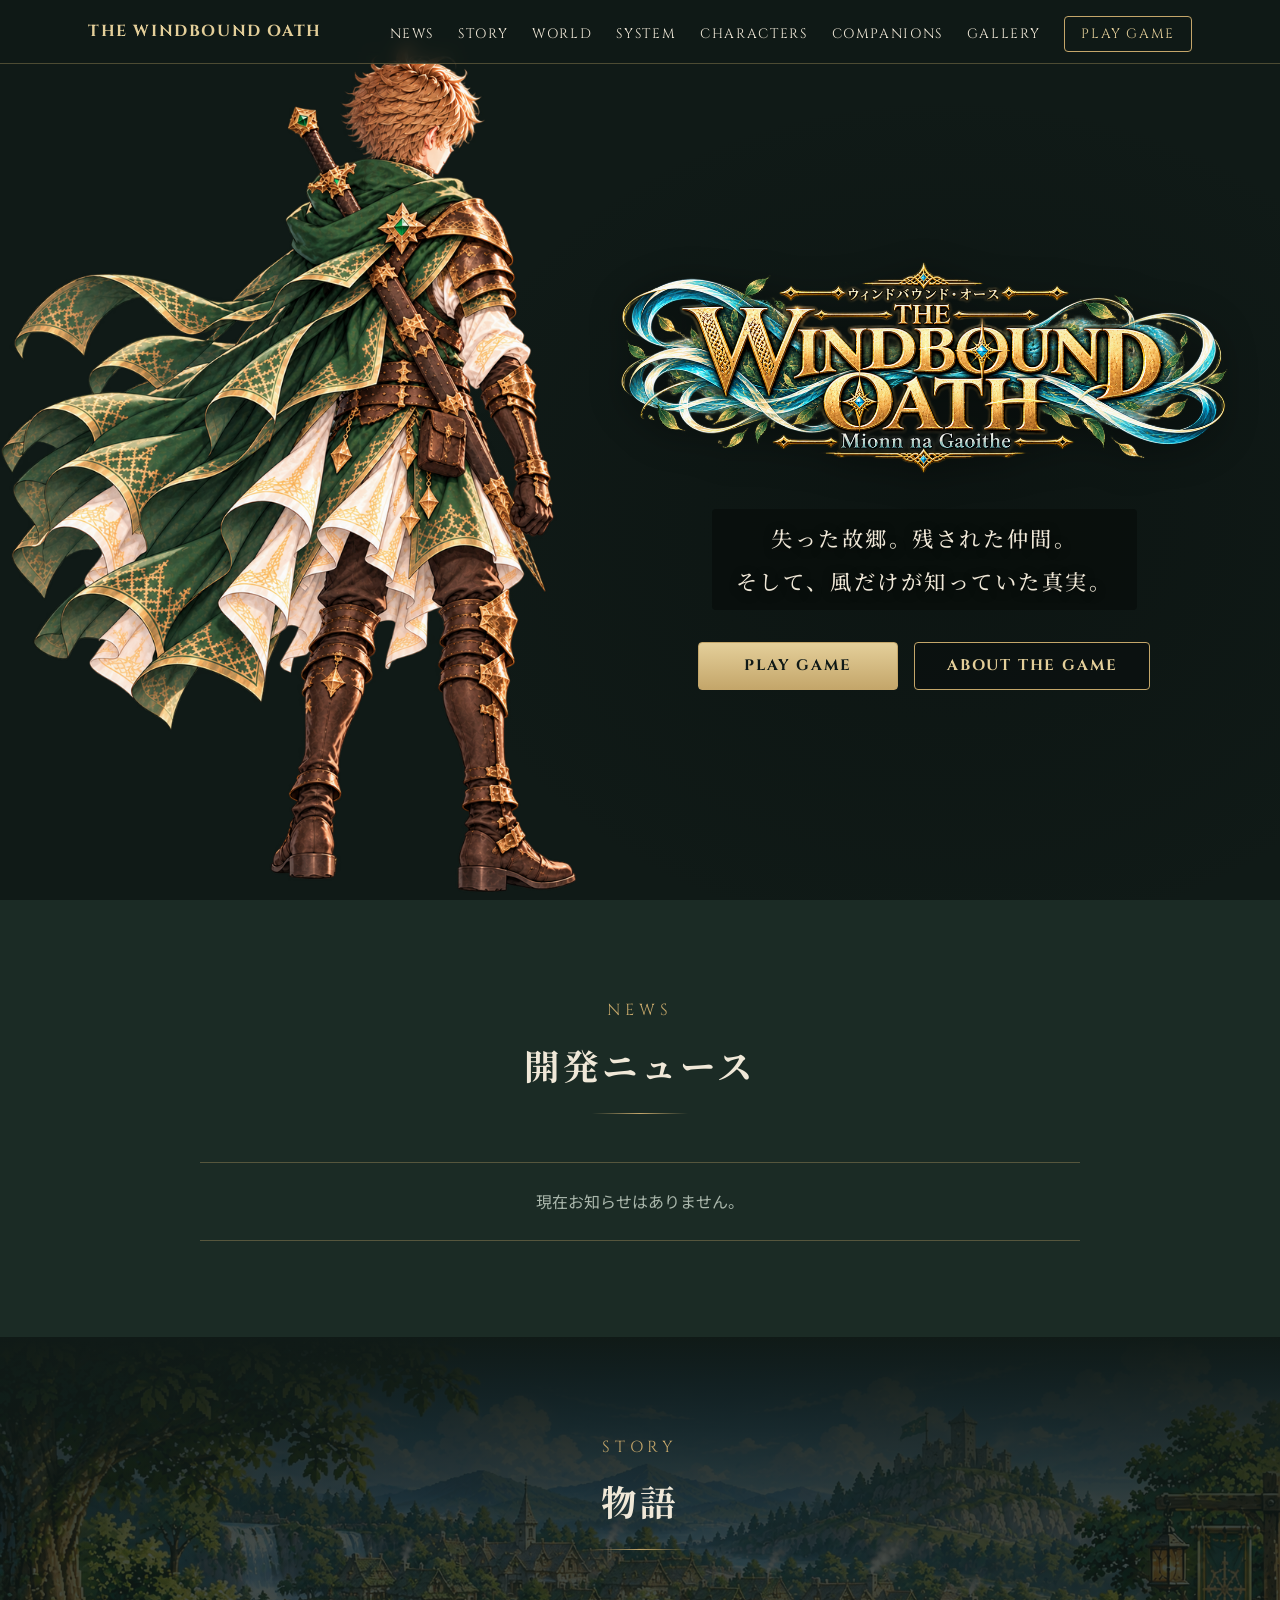
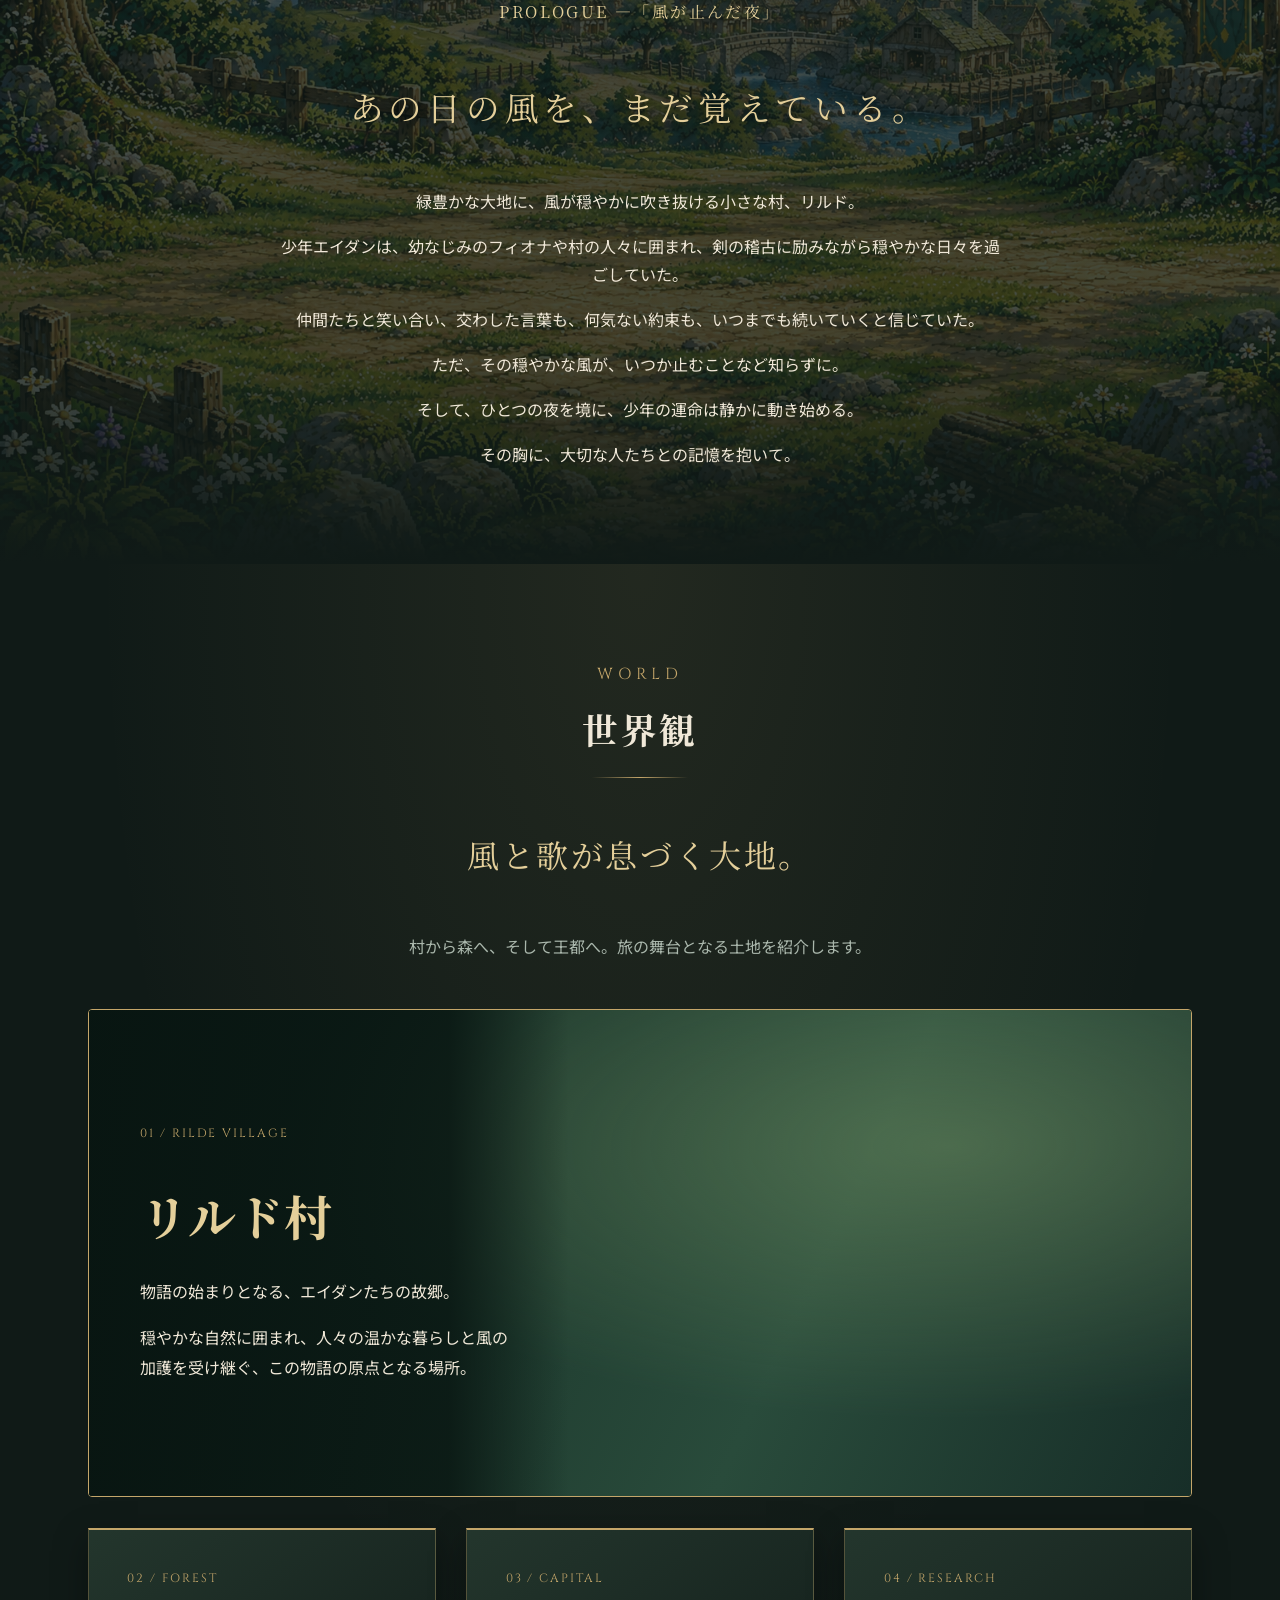
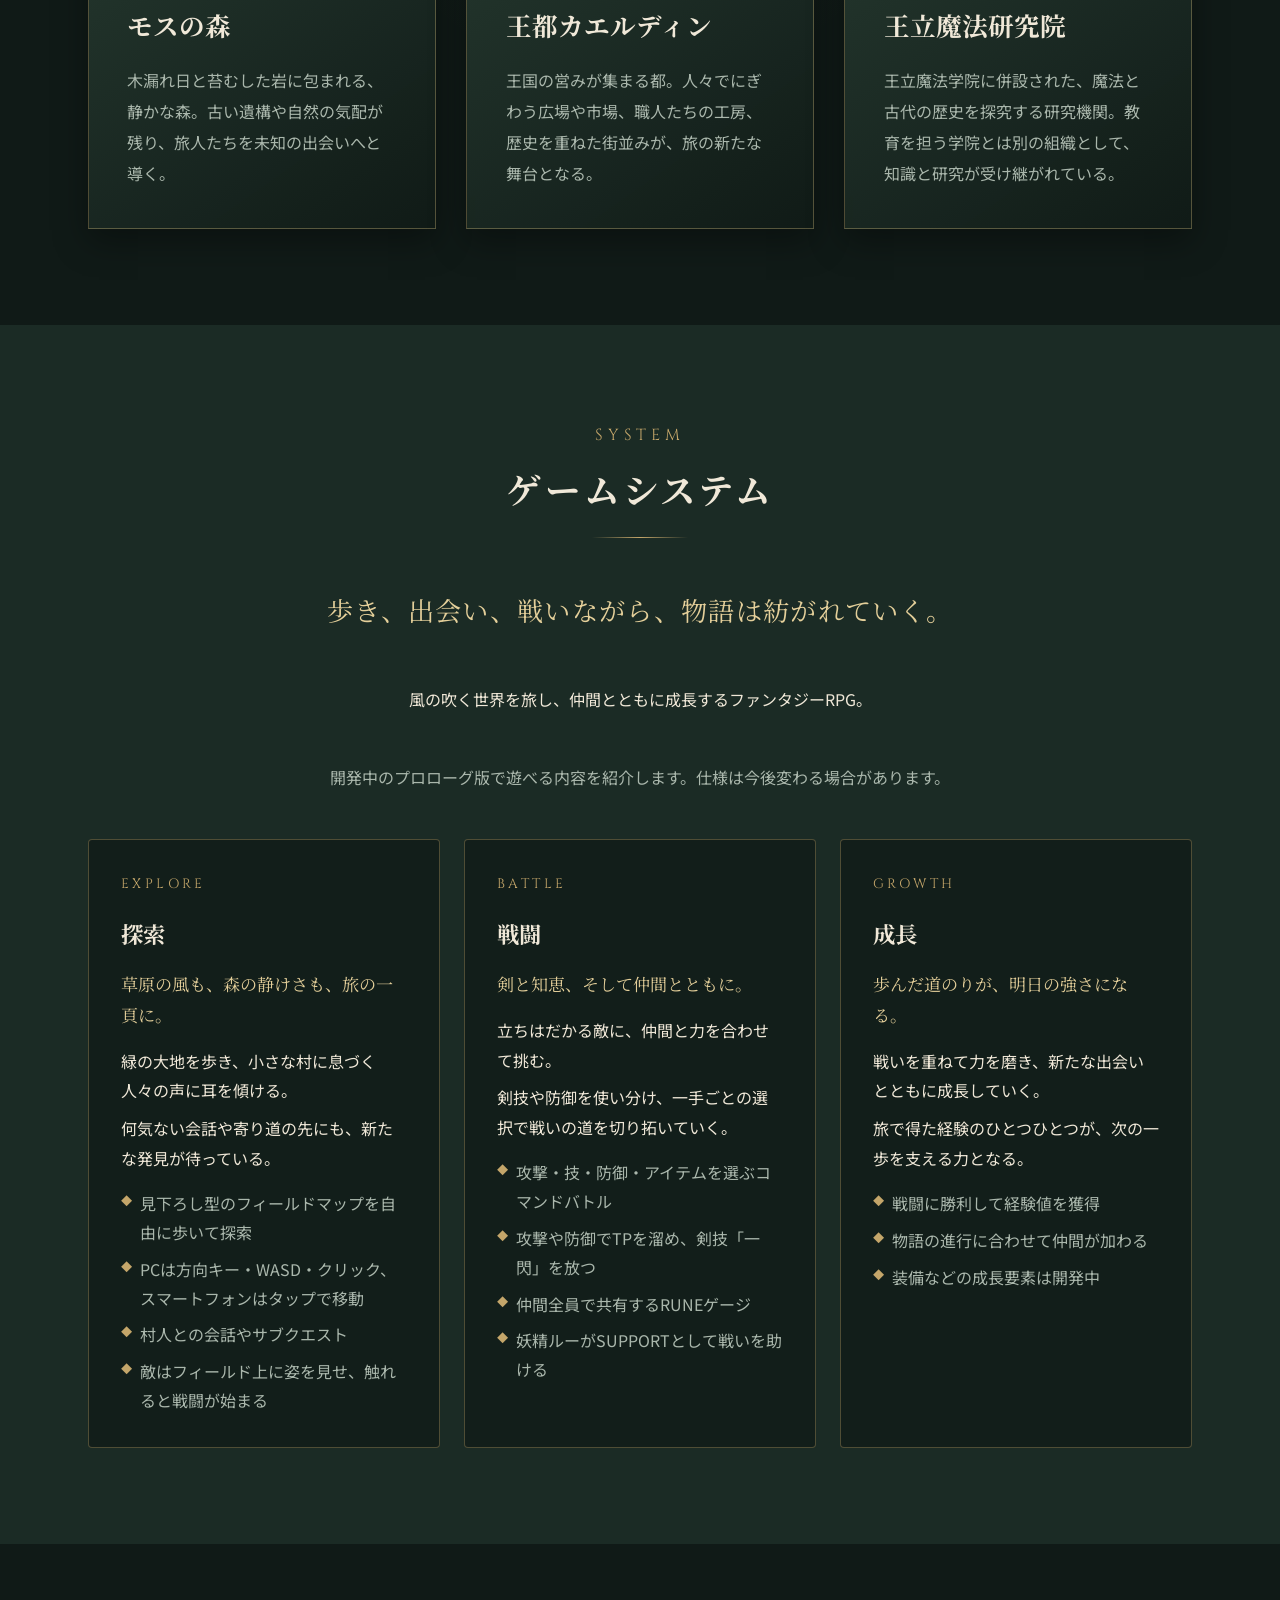
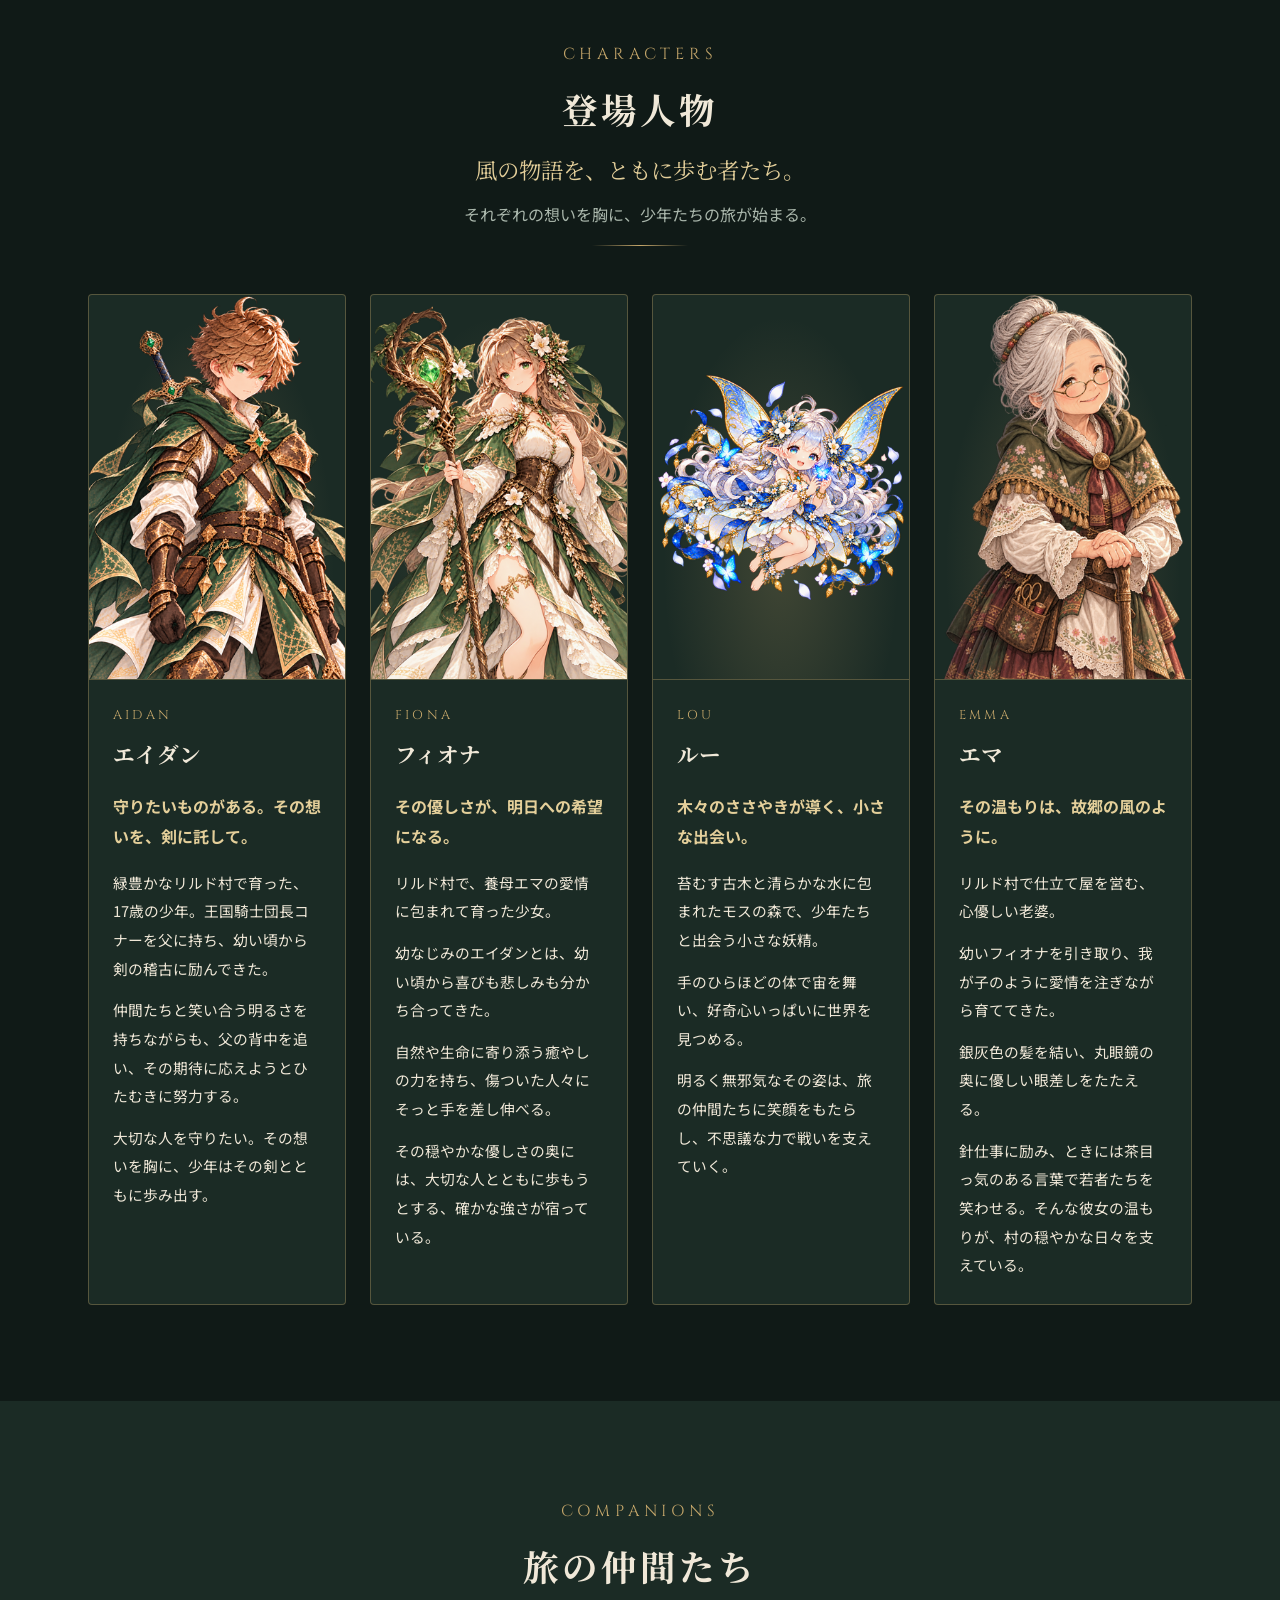
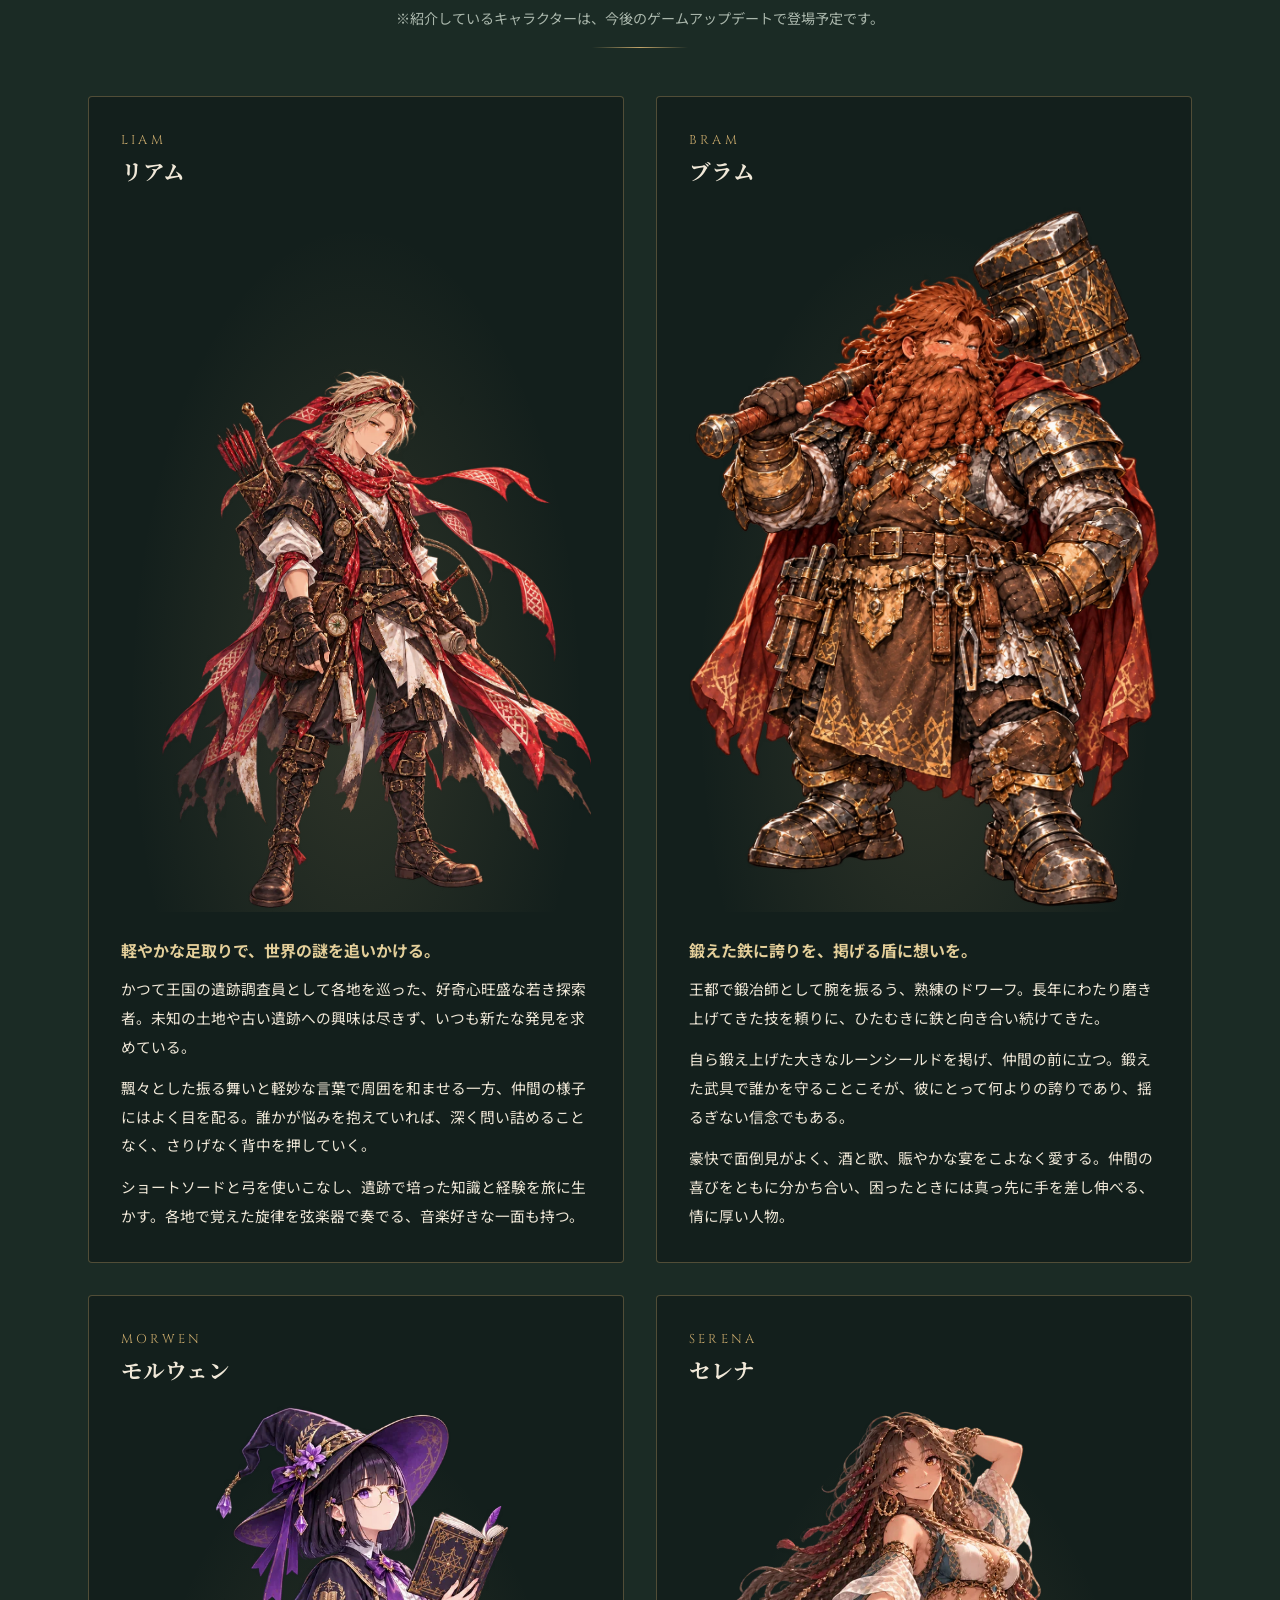
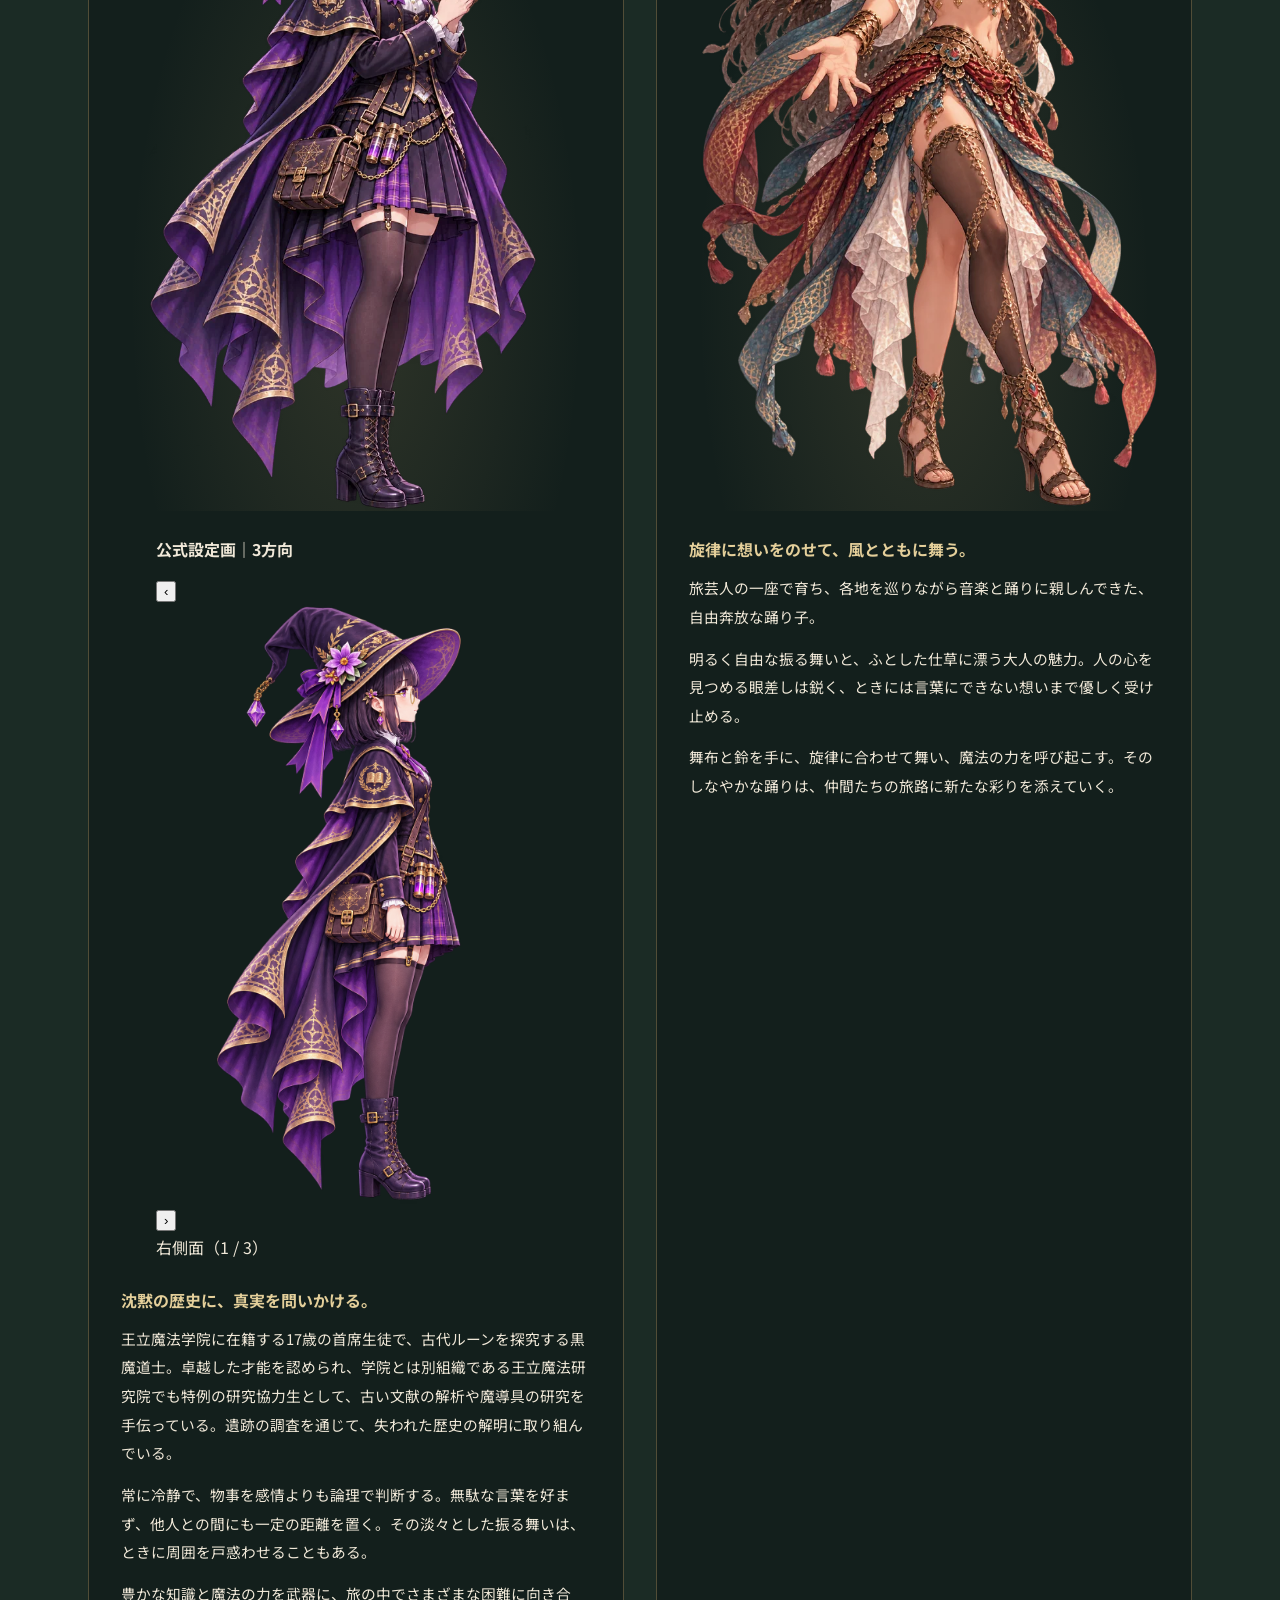
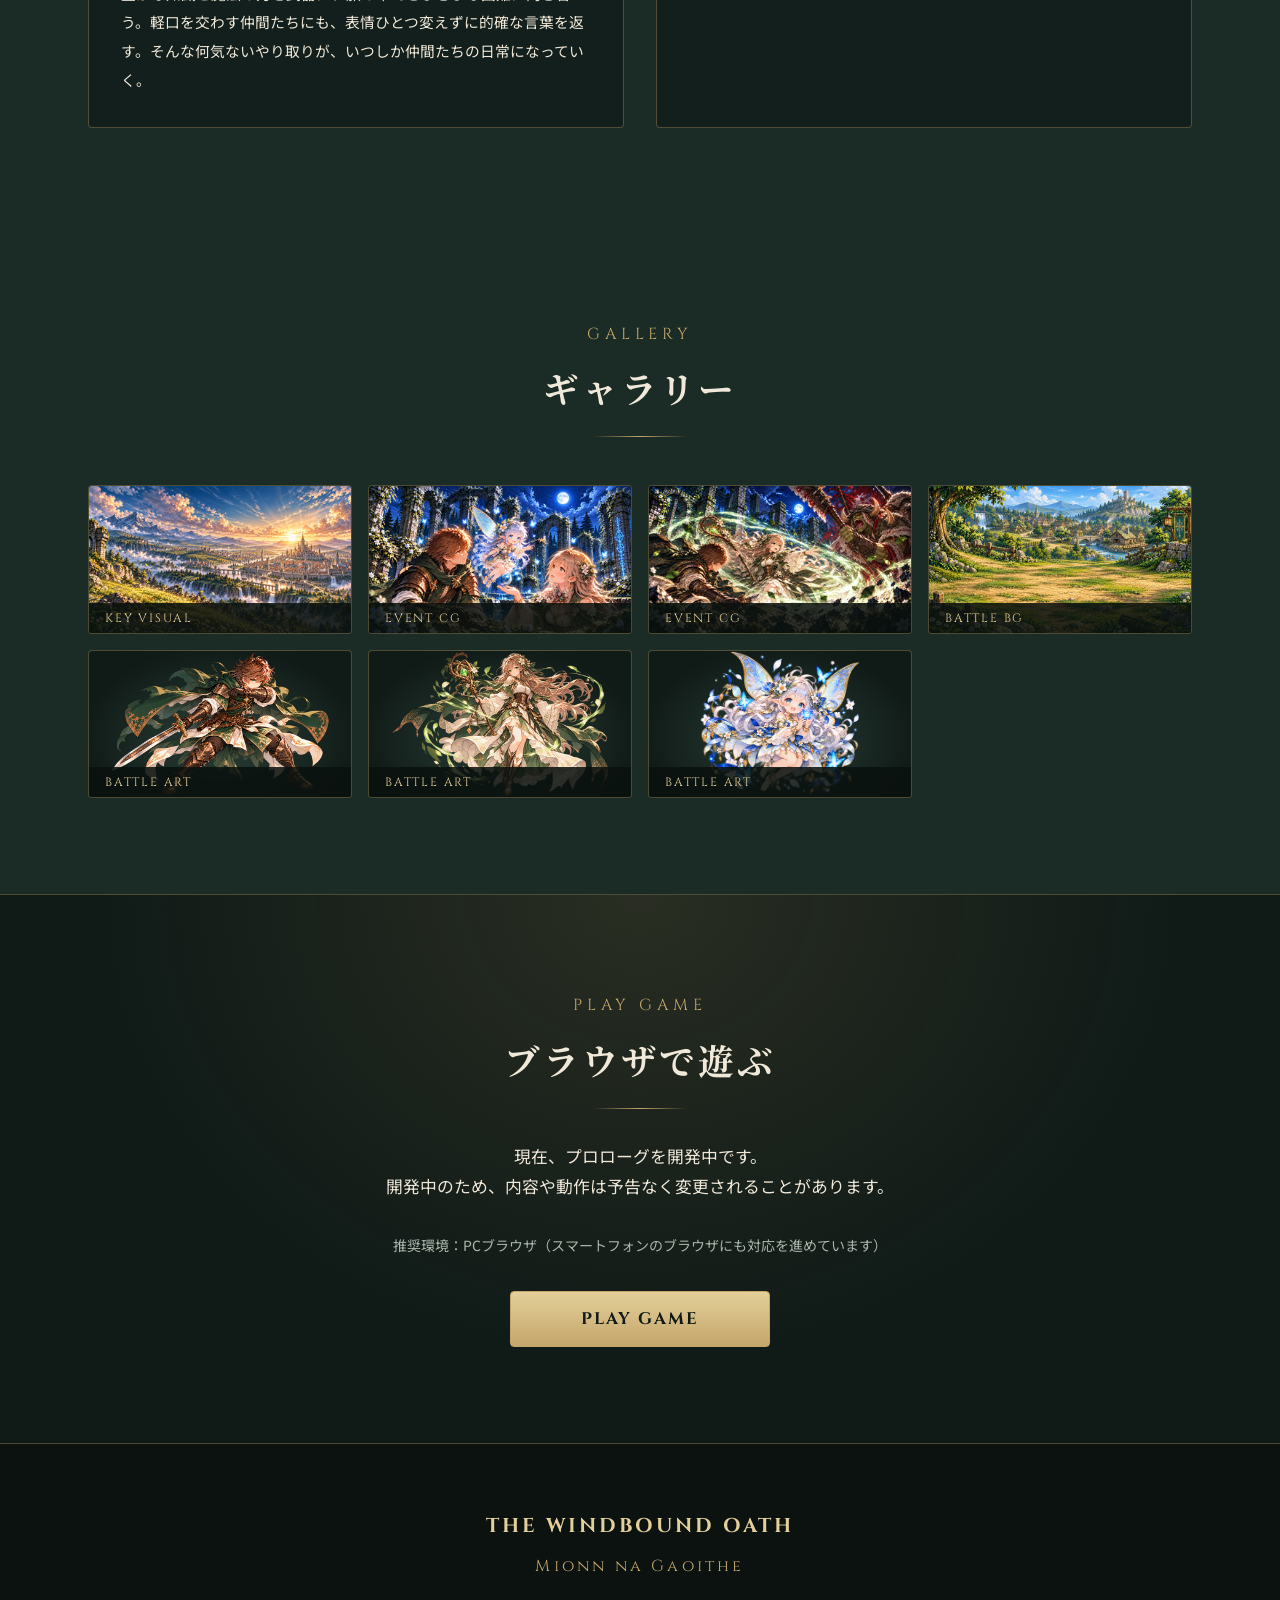
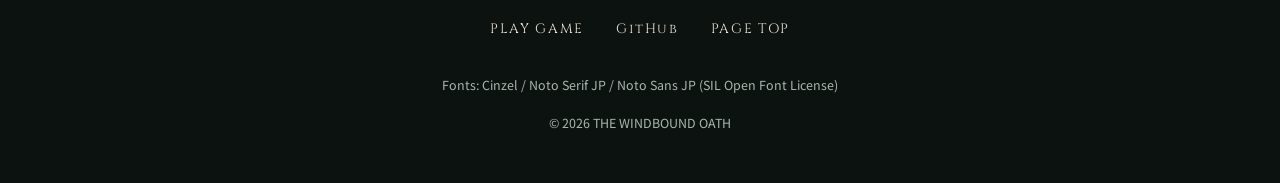
==== commit 06415be3: "feat: Morwen three-view responsive swipe carousel with desktop arrows" ====
--- a/index.html
+++ b/index.html
@@ -276,8 +276,12 @@
         <div class="companion-card__figure"><img src="assets/companions/morwen.webp" width="720" height="1080" alt="モルウェンの正式採用全身イラスト" loading="lazy" decoding="async"></div>
         <section class="morwen-views" aria-label="モルウェン公式三方向設定画">
           <h4 class="morwen-views__title">公式設定画｜3方向</h4>
-          <div class="morwen-views__controls" role="group" aria-label="表示方向"><button type="button" class="morwen-views__button" data-morwen-view="assets/companions/morwen/turnaround/file_00000000a6308211aaeeb9e2482c2e83.png" data-morwen-label="右側面" aria-pressed="true">右側面</button><button type="button" class="morwen-views__button" data-morwen-view="assets/companions/morwen/turnaround/file_0000000035a0820989d20c639724cc25.png" data-morwen-label="左側面" aria-pressed="false">左側面</button><button type="button" class="morwen-views__button" data-morwen-view="assets/companions/morwen/turnaround/file_00000000055481f8bac7574e5cab00dc.png" data-morwen-label="背面" aria-pressed="false">背面</button></div>
-          <img class="morwen-views__image" src="assets/companions/morwen/turnaround/file_00000000a6308211aaeeb9e2482c2e83.png" width="1024" height="1536" alt="モルウェン公式設定画・右側面" loading="lazy" decoding="async">
+          <div class="morwen-views__stage" tabindex="0" role="region" aria-roledescription="カルーセル" aria-label="モルウェンの3方向設定画。左右矢印キーまたはスワイプで切り替え">
+            <button type="button" class="morwen-views__arrow morwen-views__arrow--prev" aria-label="前の方向を表示">‹</button>
+            <img class="morwen-views__image" src="assets/companions/morwen/turnaround/file_00000000a6308211aaeeb9e2482c2e83.png" width="1024" height="1536" alt="モルウェン公式設定画・右側面" loading="lazy" decoding="async" draggable="false">
+            <button type="button" class="morwen-views__arrow morwen-views__arrow--next" aria-label="次の方向を表示">›</button>
+          </div>
+          <p class="morwen-views__status" aria-live="polite">右側面（1 / 3）</p>
         </section>
         
         
--- a/css/site.css
+++ b/css/site.css
@@ -311,3 +311,8 @@
 
 /* MORWEN-3V: approved three-view character reference */
 .morwen-views{margin:1.5rem auto;max-width:400px}.morwen-views__title{font-size:1rem;margin:0 0 .7rem}.morwen-views__controls{display:flex;gap:.5rem;flex-wrap:wrap;margin-bottom:.75rem}.morwen-views__button{border:1px solid currentColor;border-radius:.35rem;background:transparent;color:inherit;padding:.45rem .7rem;cursor:pointer}.morwen-views__button[aria-pressed="true"]{background:#b9a36a;color:#161a14;border-color:#b9a36a}.morwen-views__button:focus-visible{outline:3px solid #b9a36a;outline-offset:3px}.morwen-views__image{display:block;width:100%;height:auto;object-fit:contain}
+
+/* MORWEN-3V: swipe gestures without blocking vertical page scrolling */
+.morwen-views__image { touch-action: pan-y; user-select: none; -webkit-user-drag: none; }
+.morwen-views__controls { justify-content: center; }
+.morwen-views__button { font: inherit; min-height: 44px; }
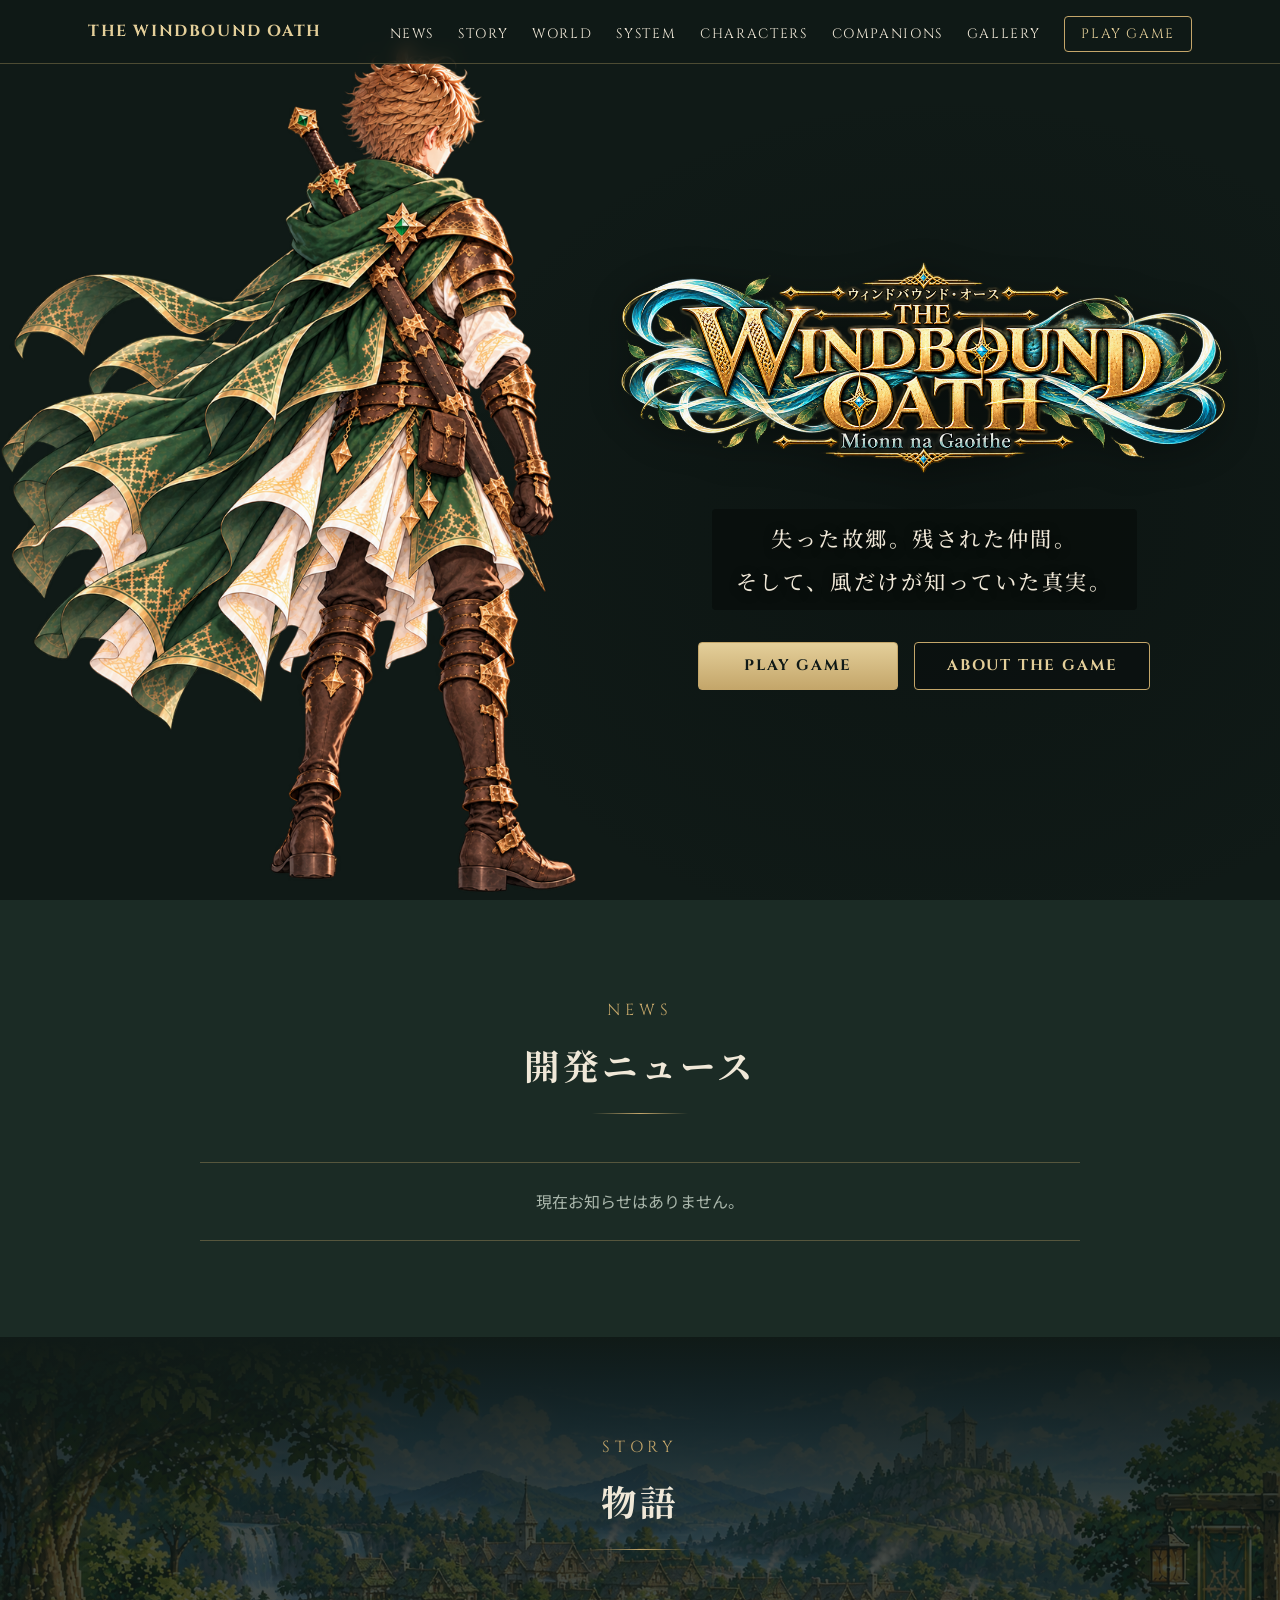
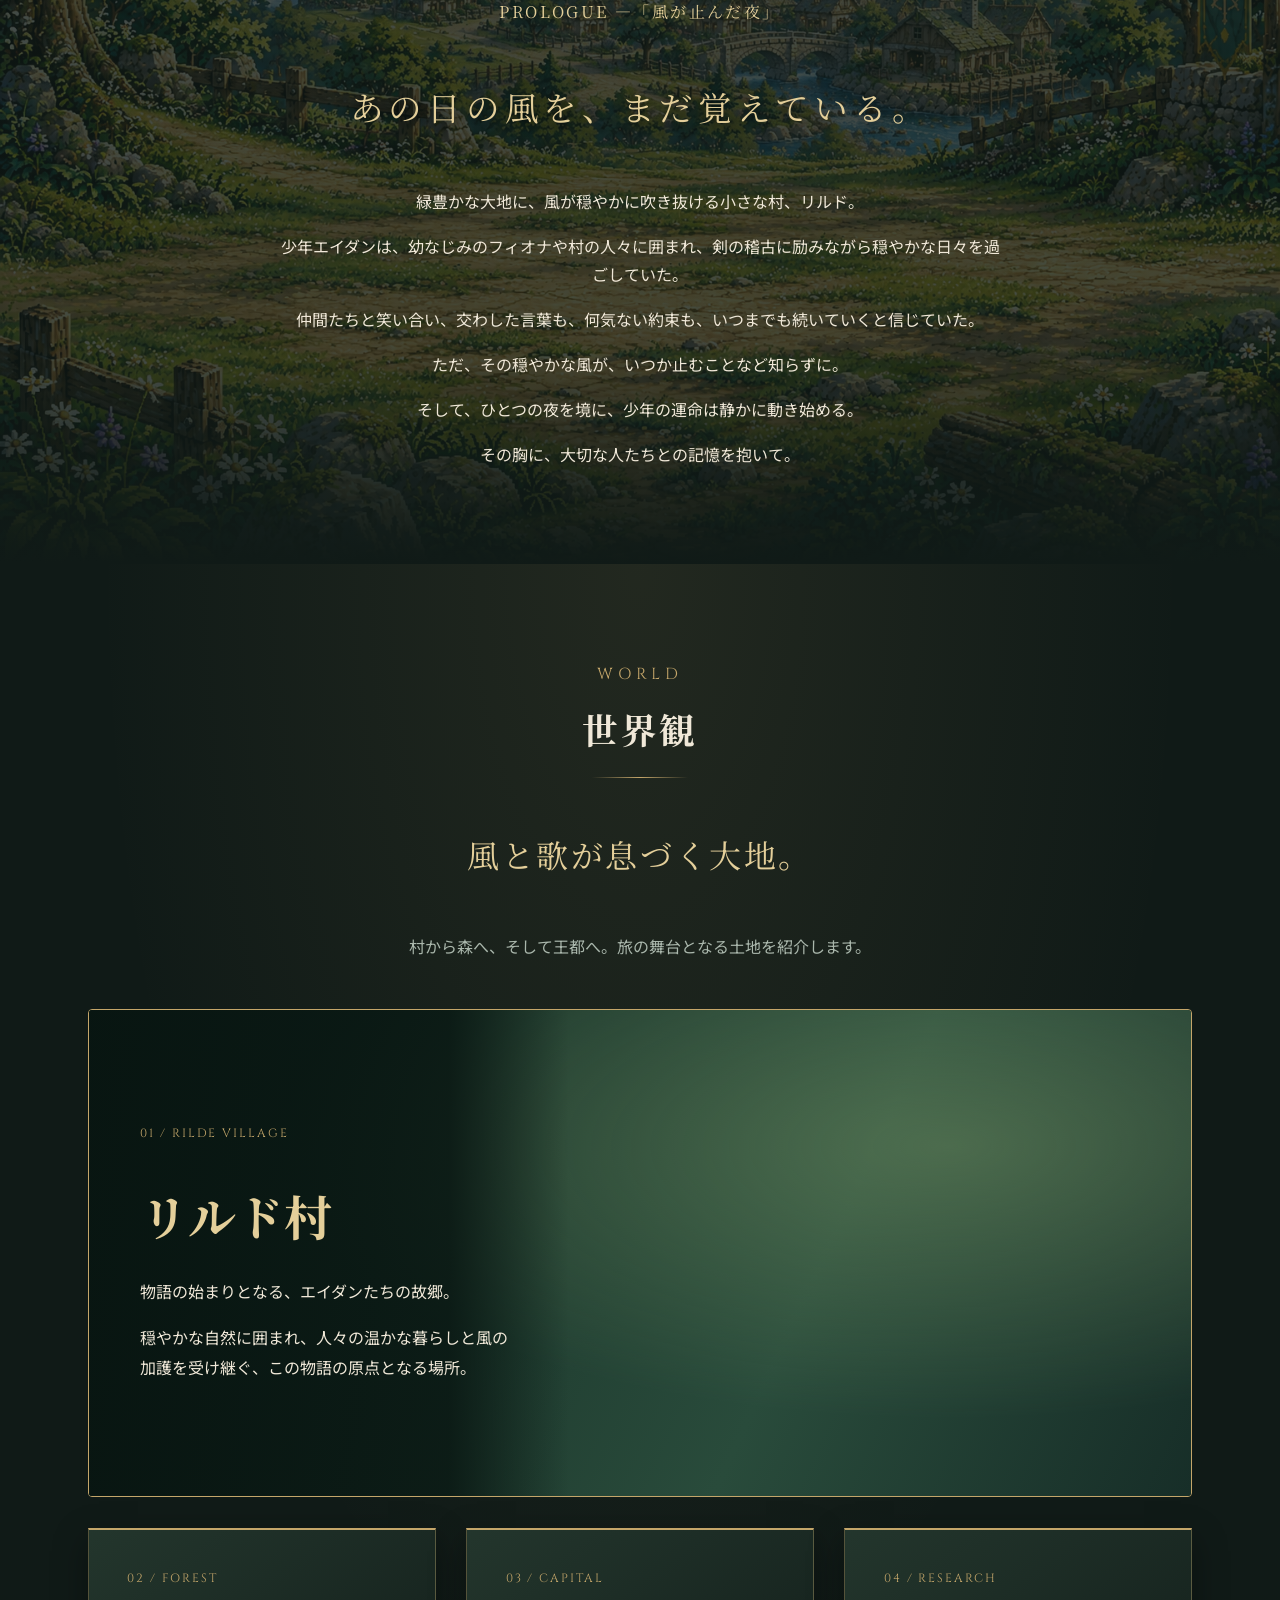
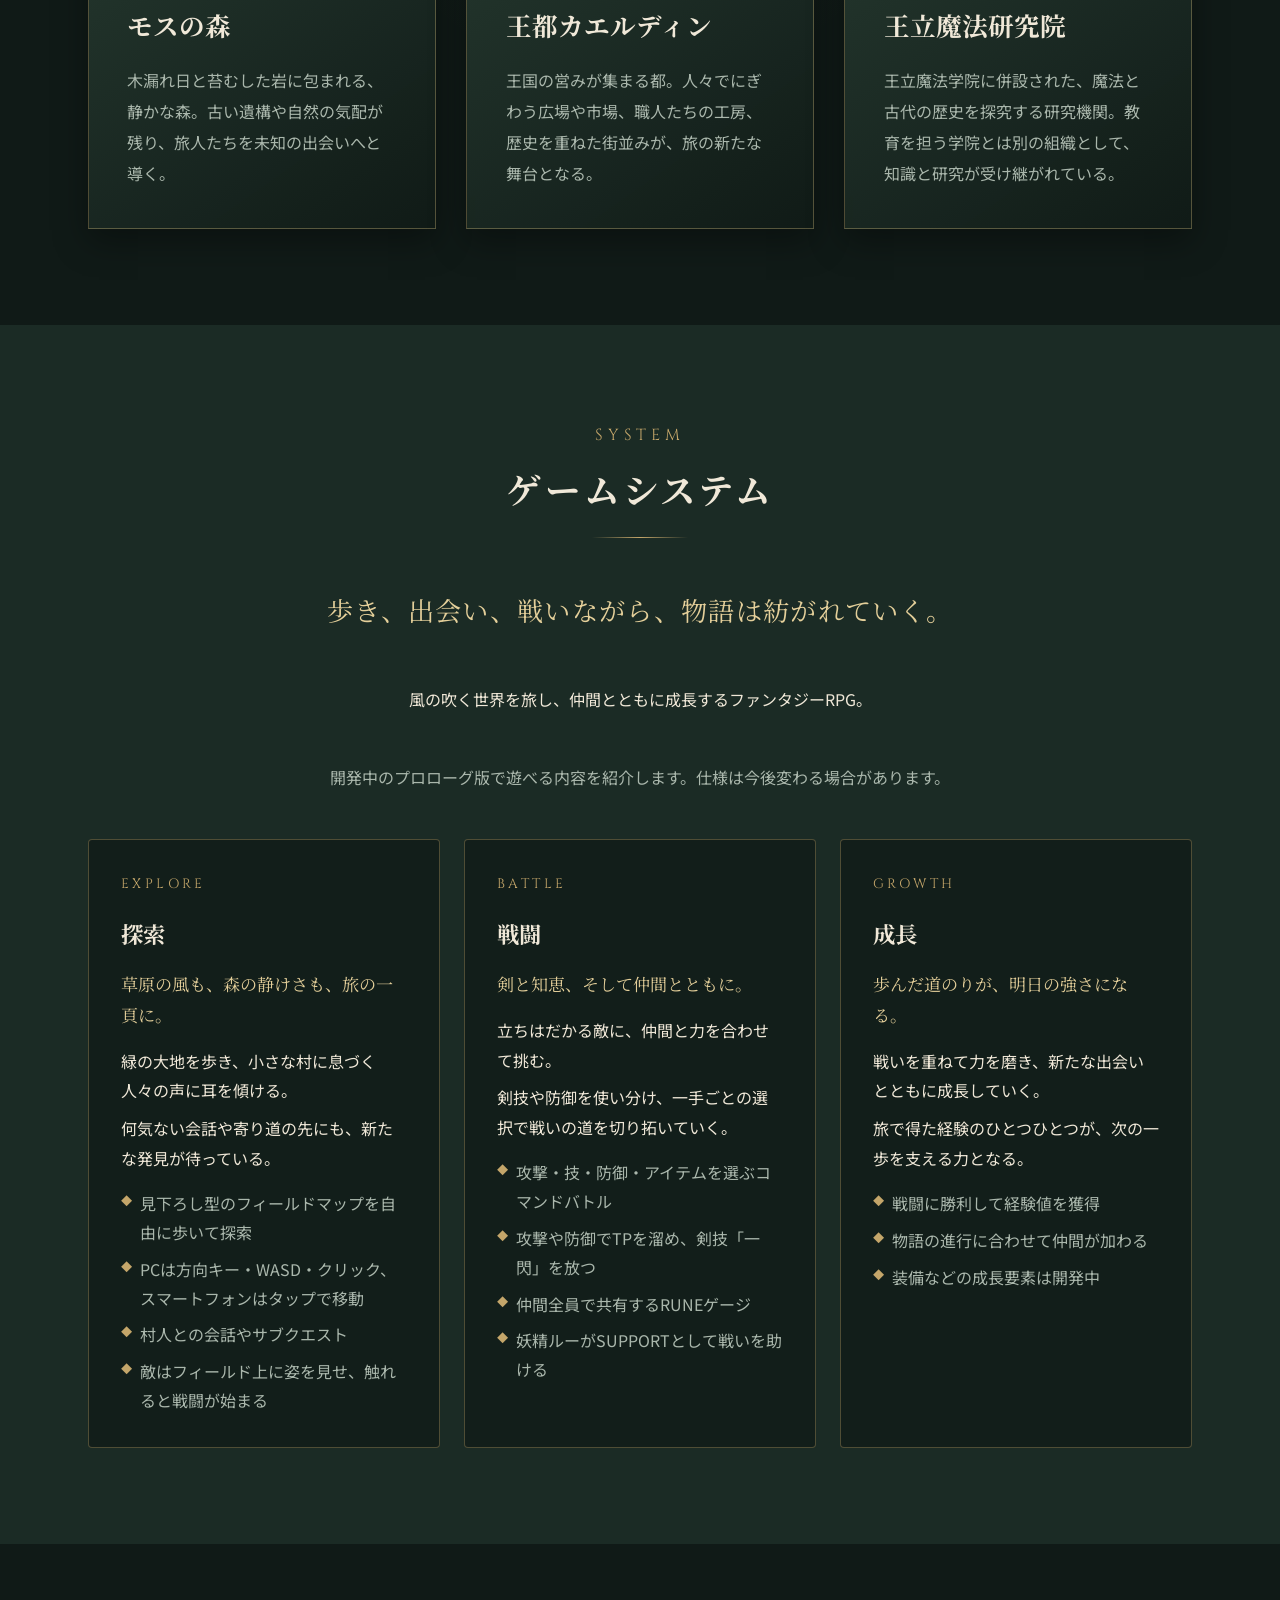
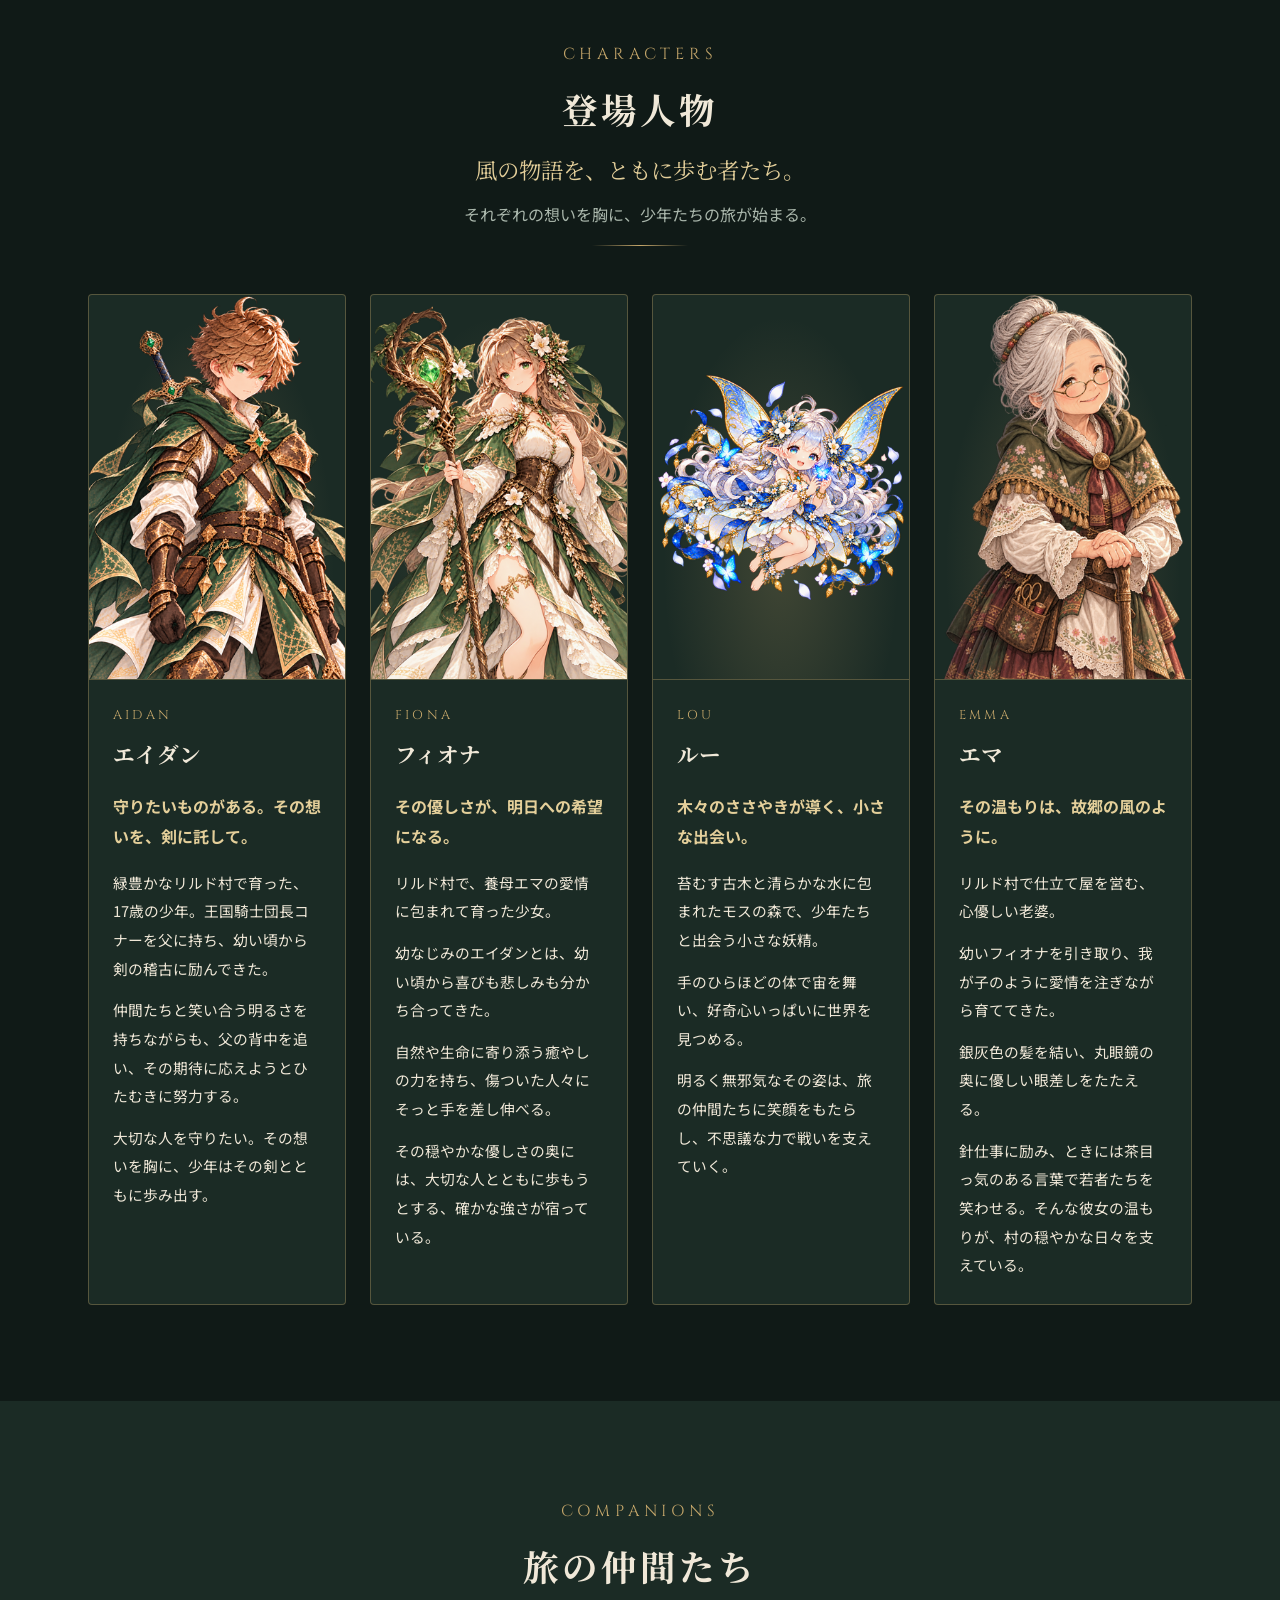
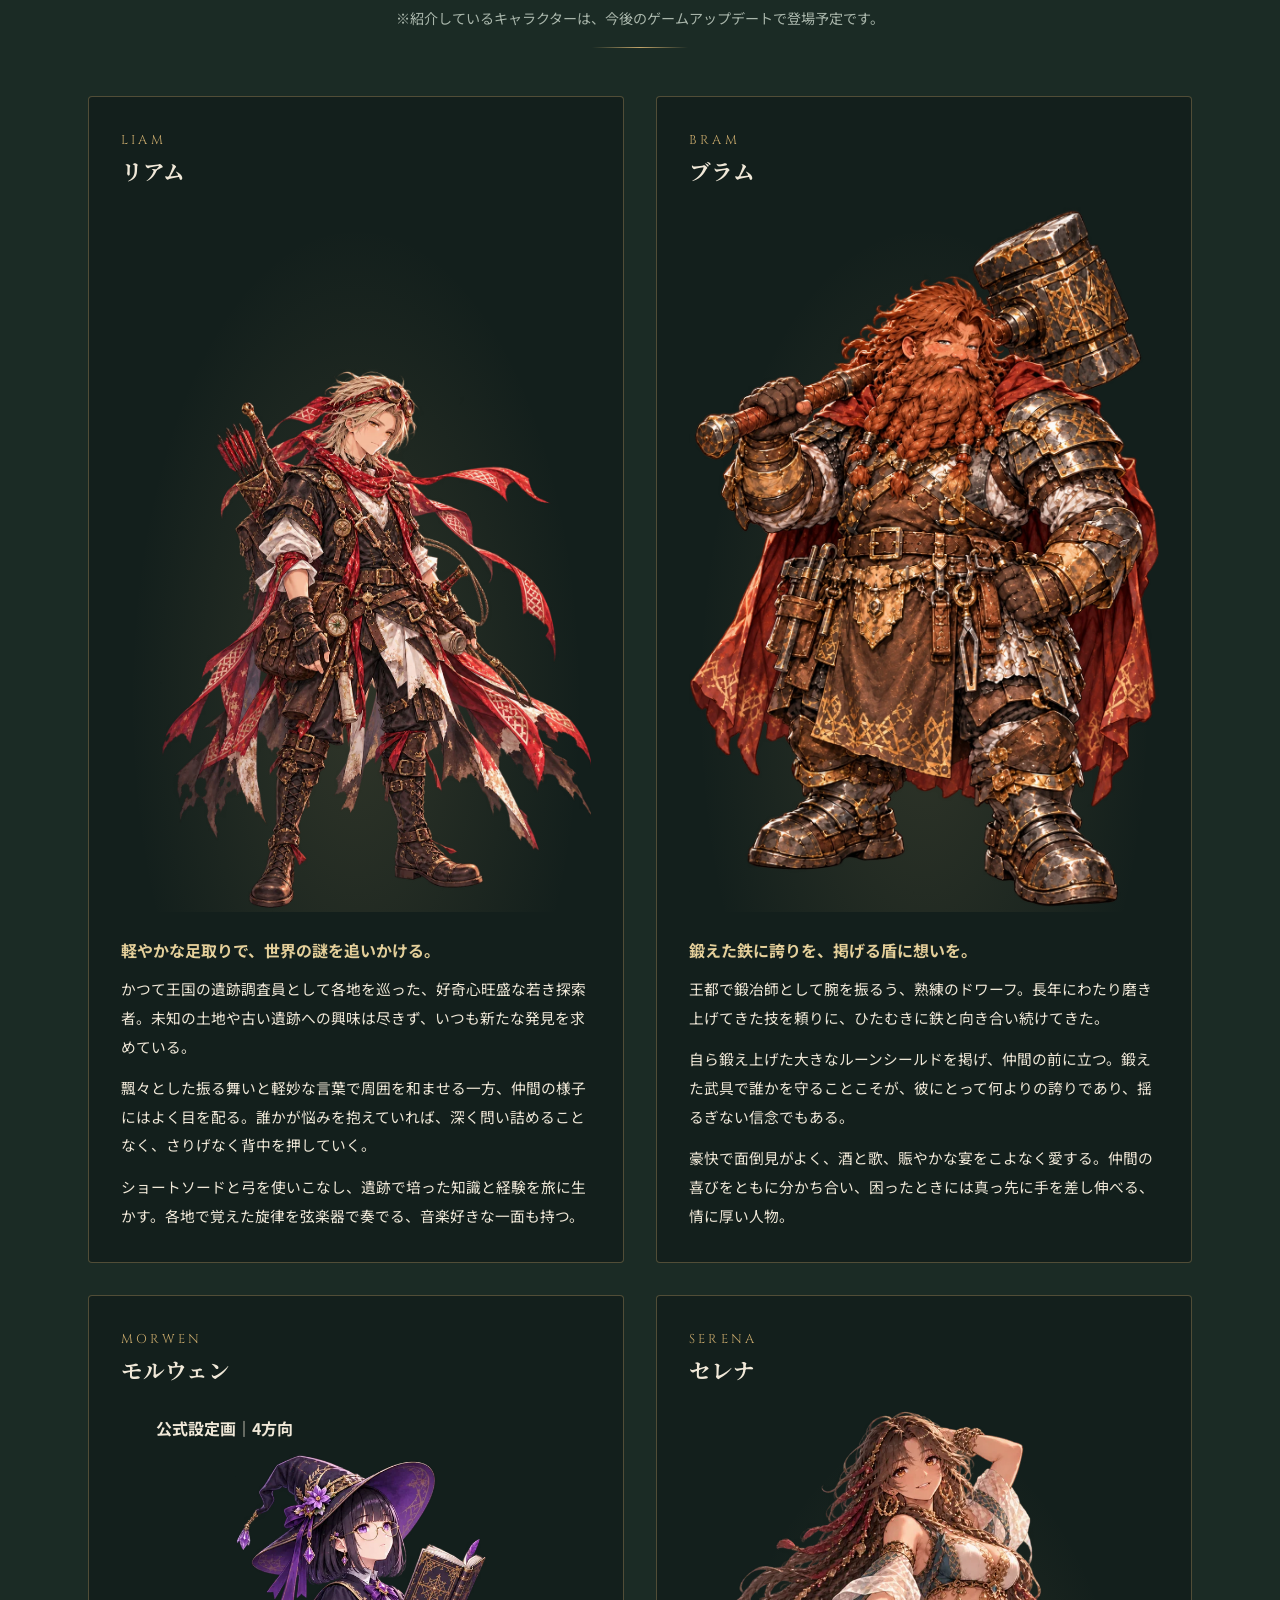
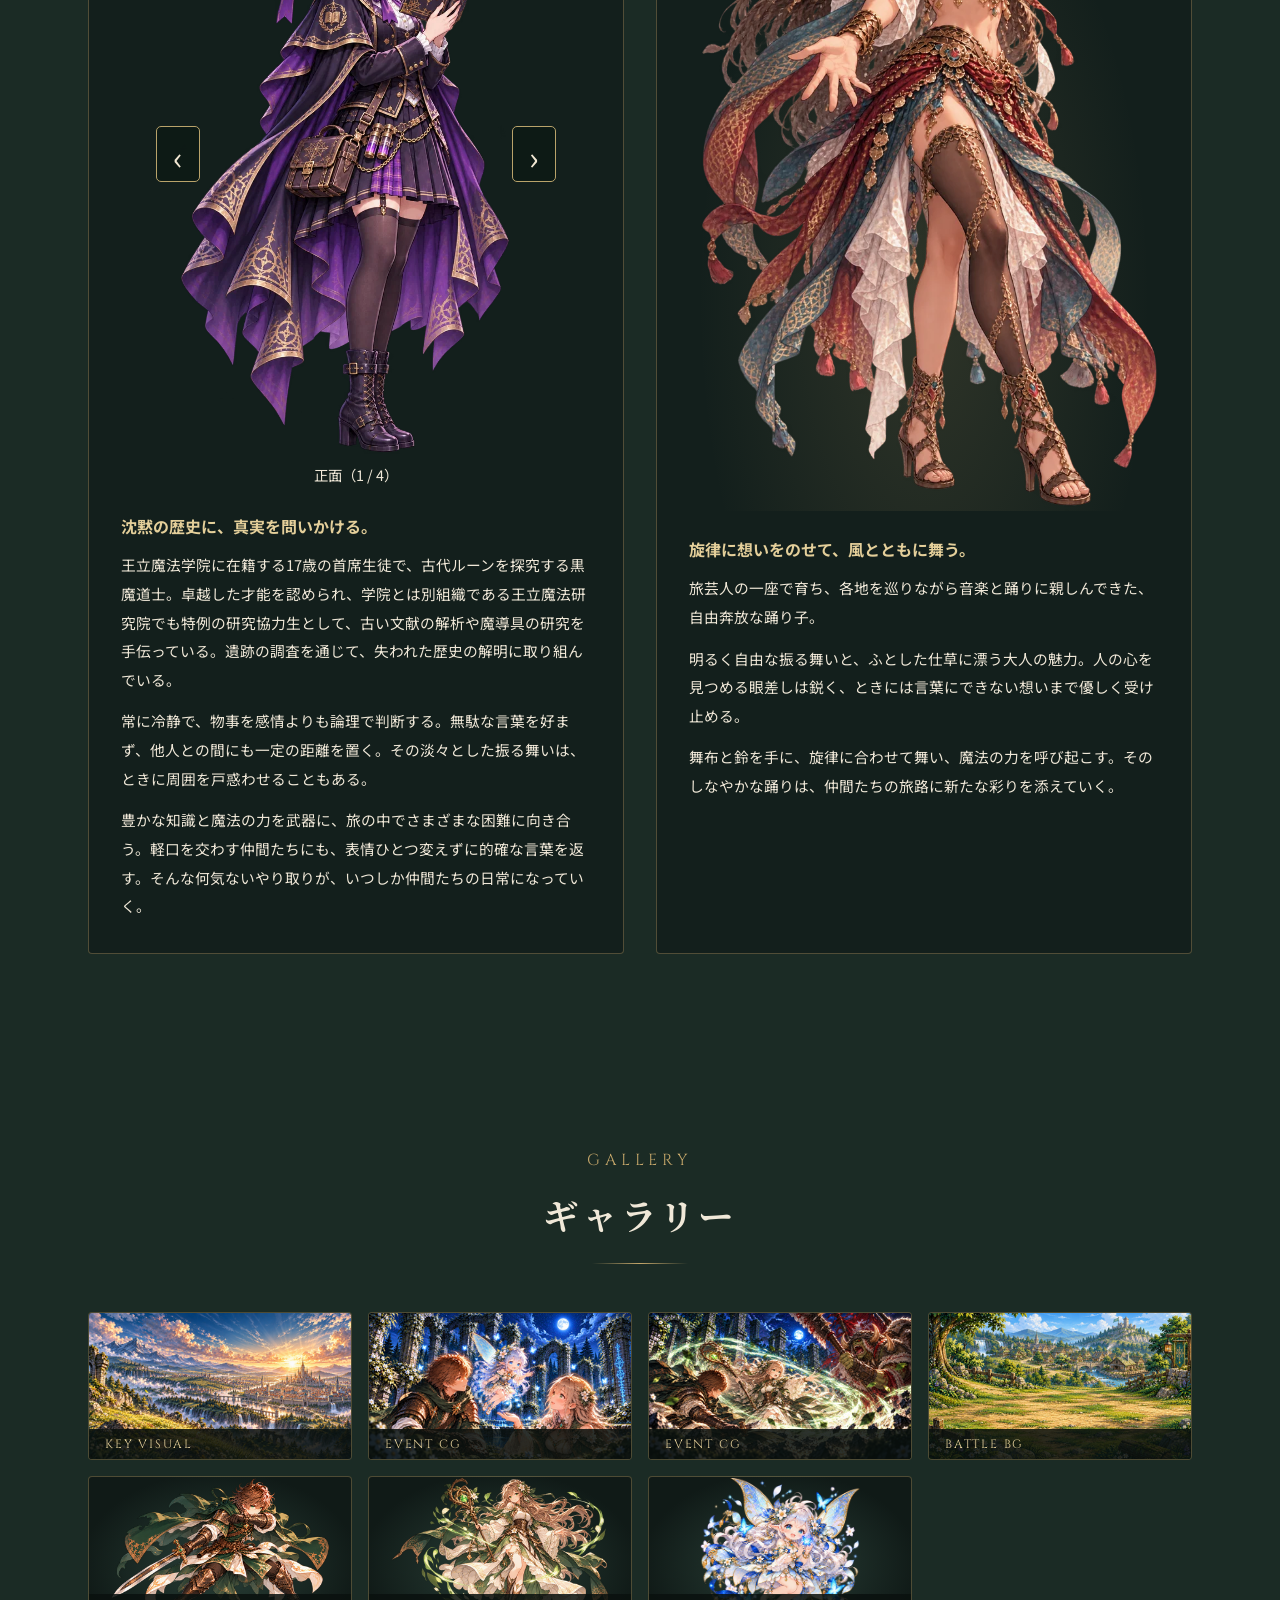
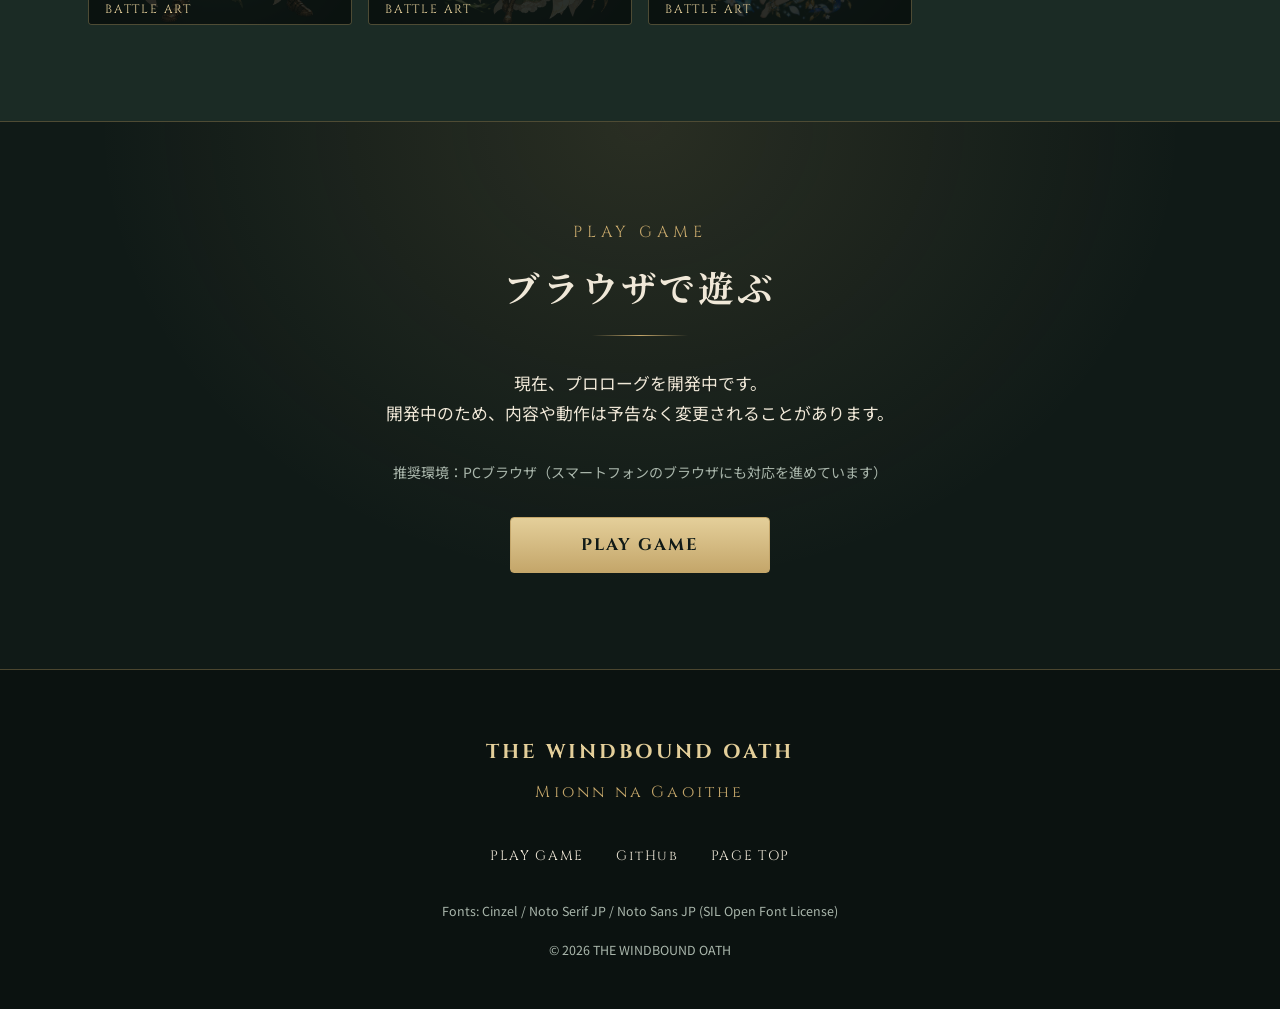
==== commit 483e3322: "feat: unify Morwen front and three direction images in single four-view carousel" ====
--- a/index.html
+++ b/index.html
@@ -273,15 +273,15 @@
       <article class="companion-card">
         <p class="char-card__en">MORWEN</p>
         <h3 class="char-card__name">モルウェン</h3>
-        <div class="companion-card__figure"><img src="assets/companions/morwen.webp" width="720" height="1080" alt="モルウェンの正式採用全身イラスト" loading="lazy" decoding="async"></div>
-        <section class="morwen-views" aria-label="モルウェン公式三方向設定画">
-          <h4 class="morwen-views__title">公式設定画｜3方向</h4>
-          <div class="morwen-views__stage" tabindex="0" role="region" aria-roledescription="カルーセル" aria-label="モルウェンの3方向設定画。左右矢印キーまたはスワイプで切り替え">
+        
+        <section class="morwen-views" aria-label="モルウェン公式四方向設定画">
+          <h4 class="morwen-views__title">公式設定画｜4方向</h4>
+          <div class="morwen-views__stage" tabindex="0" role="region" aria-roledescription="カルーセル" aria-label="モルウェンの4方向設定画。左右矢印キーまたはスワイプで切り替え">
             <button type="button" class="morwen-views__arrow morwen-views__arrow--prev" aria-label="前の方向を表示">‹</button>
-            <img class="morwen-views__image" src="assets/companions/morwen/turnaround/file_00000000a6308211aaeeb9e2482c2e83.png" width="1024" height="1536" alt="モルウェン公式設定画・右側面" loading="lazy" decoding="async" draggable="false">
+            <img class="morwen-views__image" src="assets/companions/morwen.webp" width="720" height="1080" alt="モルウェン公式設定画・正面" loading="lazy" decoding="async" draggable="false">
             <button type="button" class="morwen-views__arrow morwen-views__arrow--next" aria-label="次の方向を表示">›</button>
           </div>
-          <p class="morwen-views__status" aria-live="polite">右側面（1 / 3）</p>
+          <p class="morwen-views__status" aria-live="polite">正面（1 / 4）</p>
         </section>
         
         
--- a/css/site.css
+++ b/css/site.css
@@ -309,10 +309,15 @@
 @media (max-width: 600px) { .world-feature__visual { min-height: 370px; } .world-feature__copy { width: 100%; background: linear-gradient(0deg, rgba(8,21,17,.95), rgba(8,21,17,.62)); justify-content: flex-end; } }
 
 
-/* MORWEN-3V: approved three-view character reference */
-.morwen-views{margin:1.5rem auto;max-width:400px}.morwen-views__title{font-size:1rem;margin:0 0 .7rem}.morwen-views__controls{display:flex;gap:.5rem;flex-wrap:wrap;margin-bottom:.75rem}.morwen-views__button{border:1px solid currentColor;border-radius:.35rem;background:transparent;color:inherit;padding:.45rem .7rem;cursor:pointer}.morwen-views__button[aria-pressed="true"]{background:#b9a36a;color:#161a14;border-color:#b9a36a}.morwen-views__button:focus-visible{outline:3px solid #b9a36a;outline-offset:3px}.morwen-views__image{display:block;width:100%;height:auto;object-fit:contain}
-
-/* MORWEN-3V: swipe gestures without blocking vertical page scrolling */
-.morwen-views__image { touch-action: pan-y; user-select: none; -webkit-user-drag: none; }
-.morwen-views__controls { justify-content: center; }
-.morwen-views__button { font: inherit; min-height: 44px; }
+/* MORWEN-3V: responsive three-view carousel */
+.morwen-views { margin: 1.5rem auto; max-width: 400px; }
+.morwen-views__title { font-size: 1rem; margin: 0 0 .7rem; }
+.morwen-views__stage { position: relative; touch-action: pan-y; outline-offset: 4px; }
+.morwen-views__stage:focus-visible { outline: 3px solid #b9a36a; }
+.morwen-views__image { display: block; width: 100%; height: auto; object-fit: contain; user-select: none; -webkit-user-drag: none; }
+.morwen-views__status { text-align: center; margin: .5rem 0 0; font-size: .9rem; }
+.morwen-views__arrow { position: absolute; top: 50%; transform: translateY(-50%); z-index: 1; border: 1px solid #b9a36a; background: rgba(12,25,20,.85); color: #f3e9d4; width: 44px; height: 56px; border-radius: 5px; font: inherit; font-size: 2rem; cursor: pointer; display: grid; place-items: center; }
+.morwen-views__arrow--prev { left: 0; }
+.morwen-views__arrow--next { right: 0; }
+.morwen-views__arrow:focus-visible { outline: 3px solid #b9a36a; outline-offset: 3px; }
+@media (hover: none) and (pointer: coarse) { .morwen-views__arrow { display: none; } }
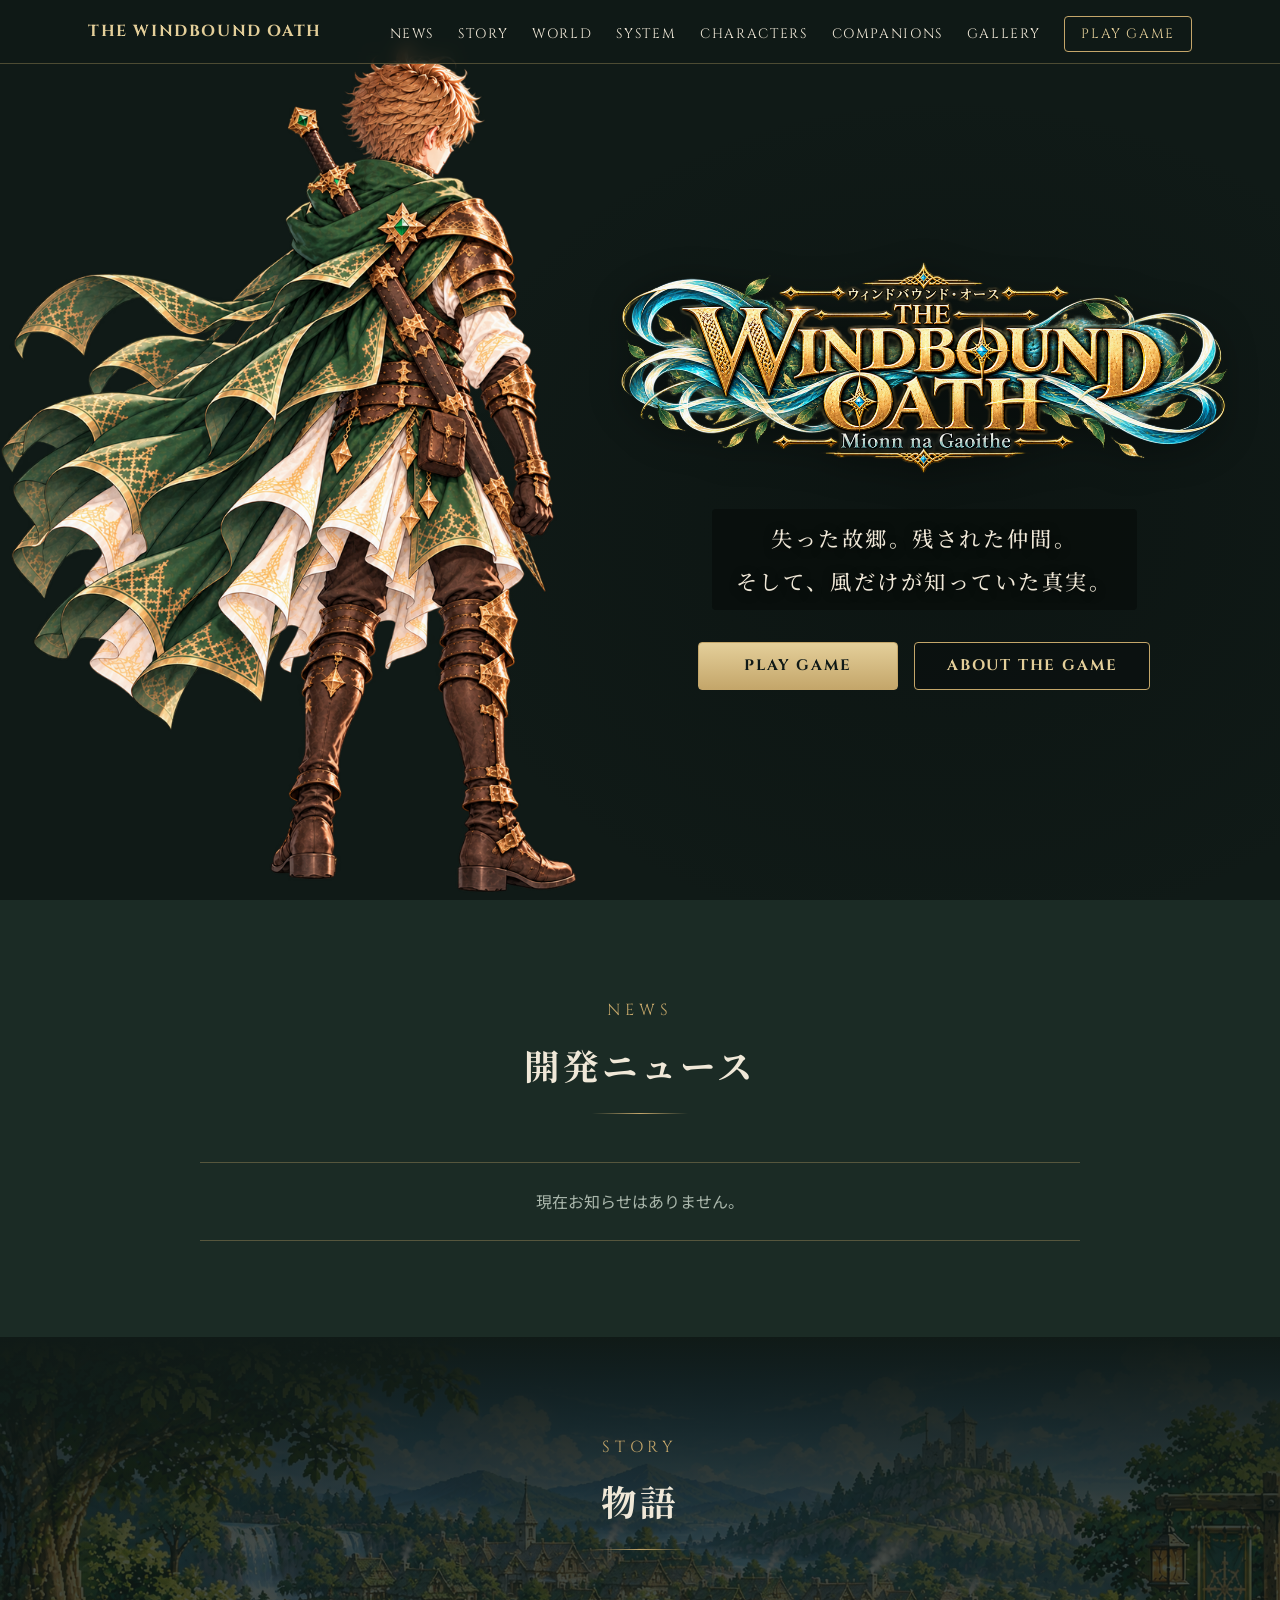
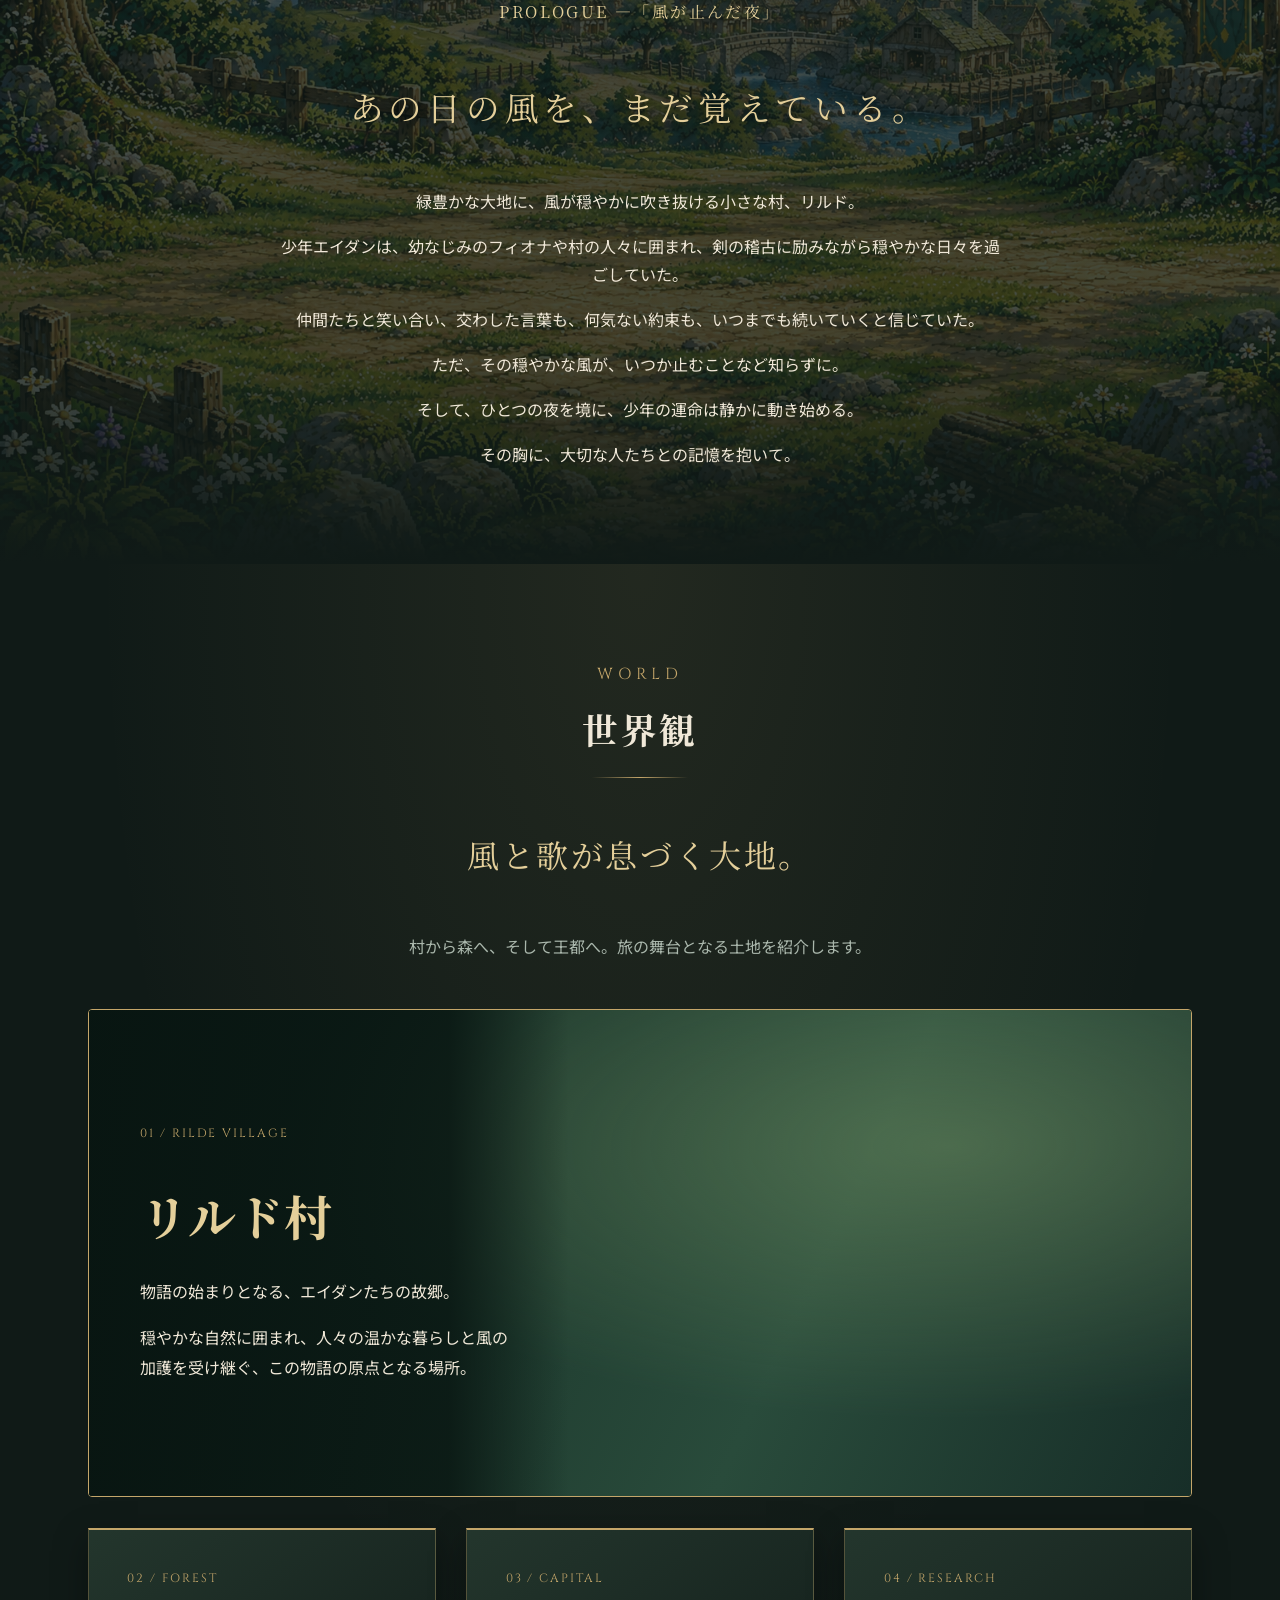
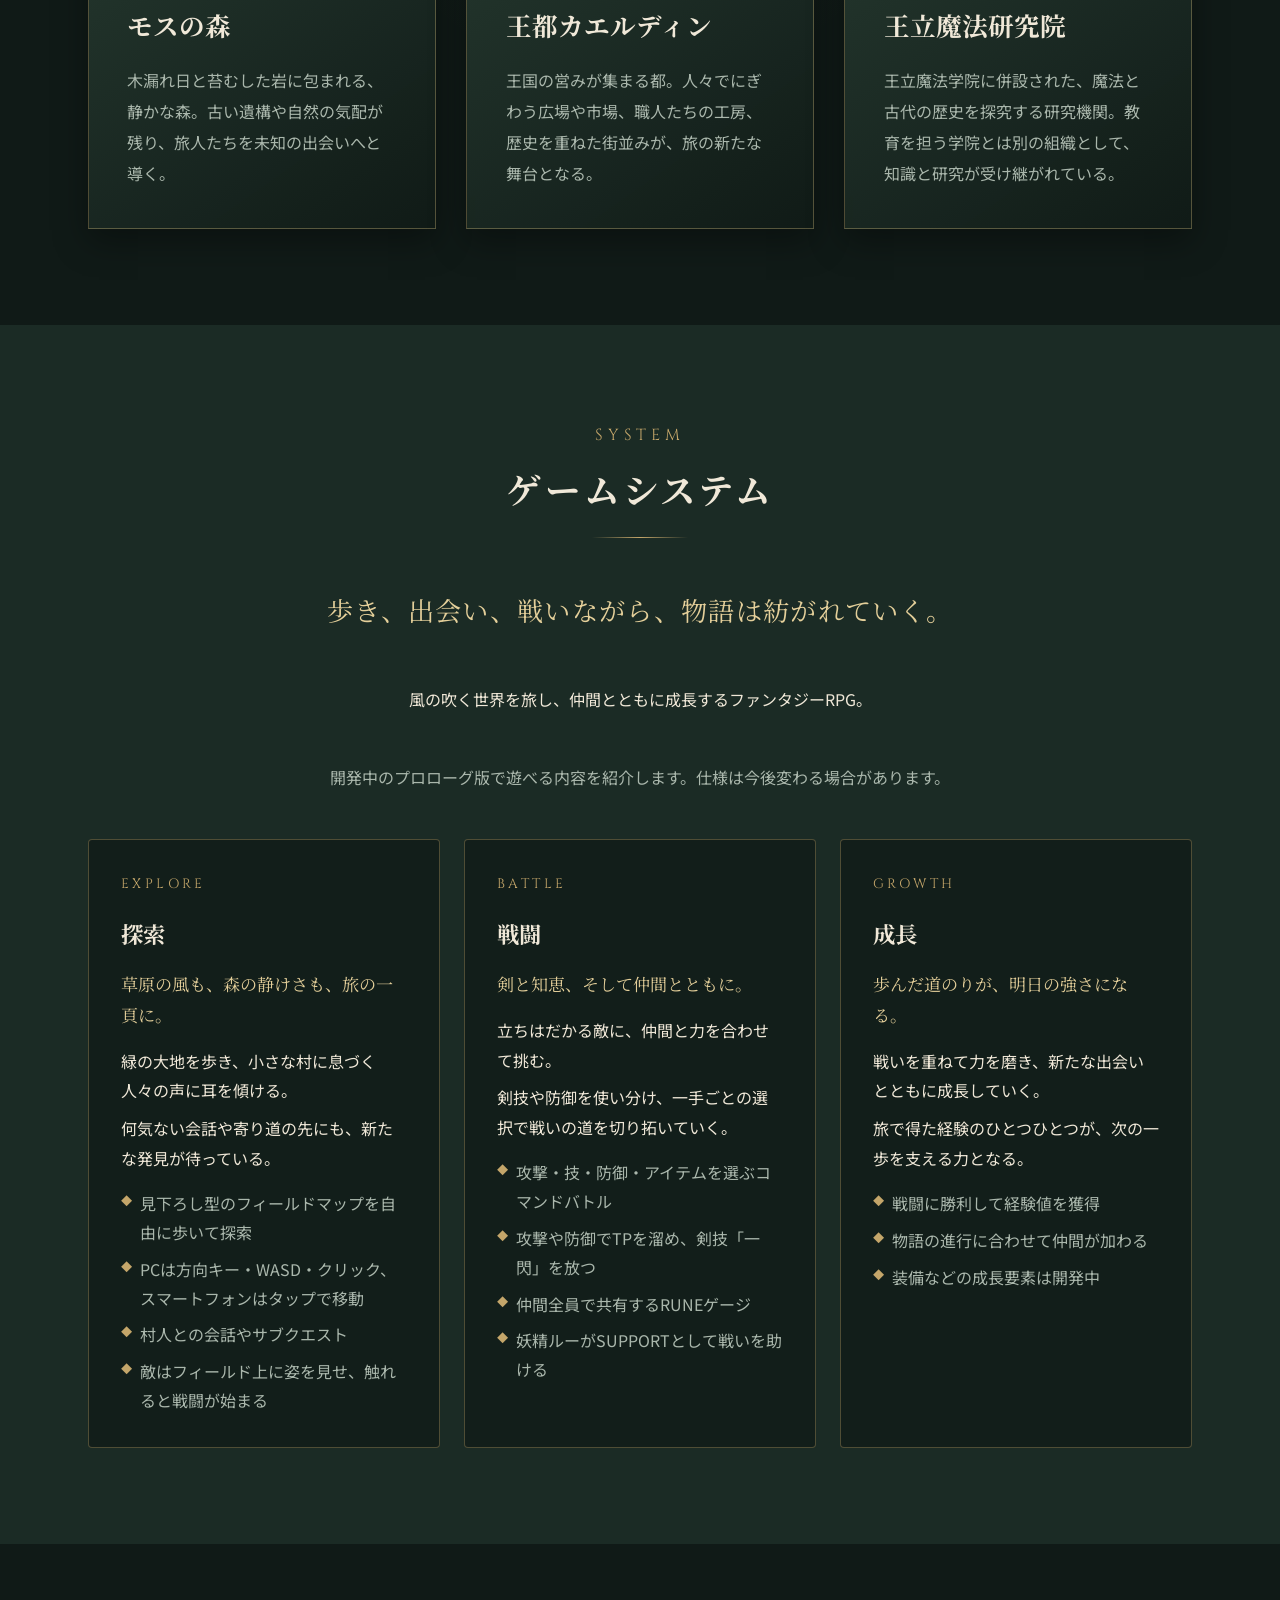
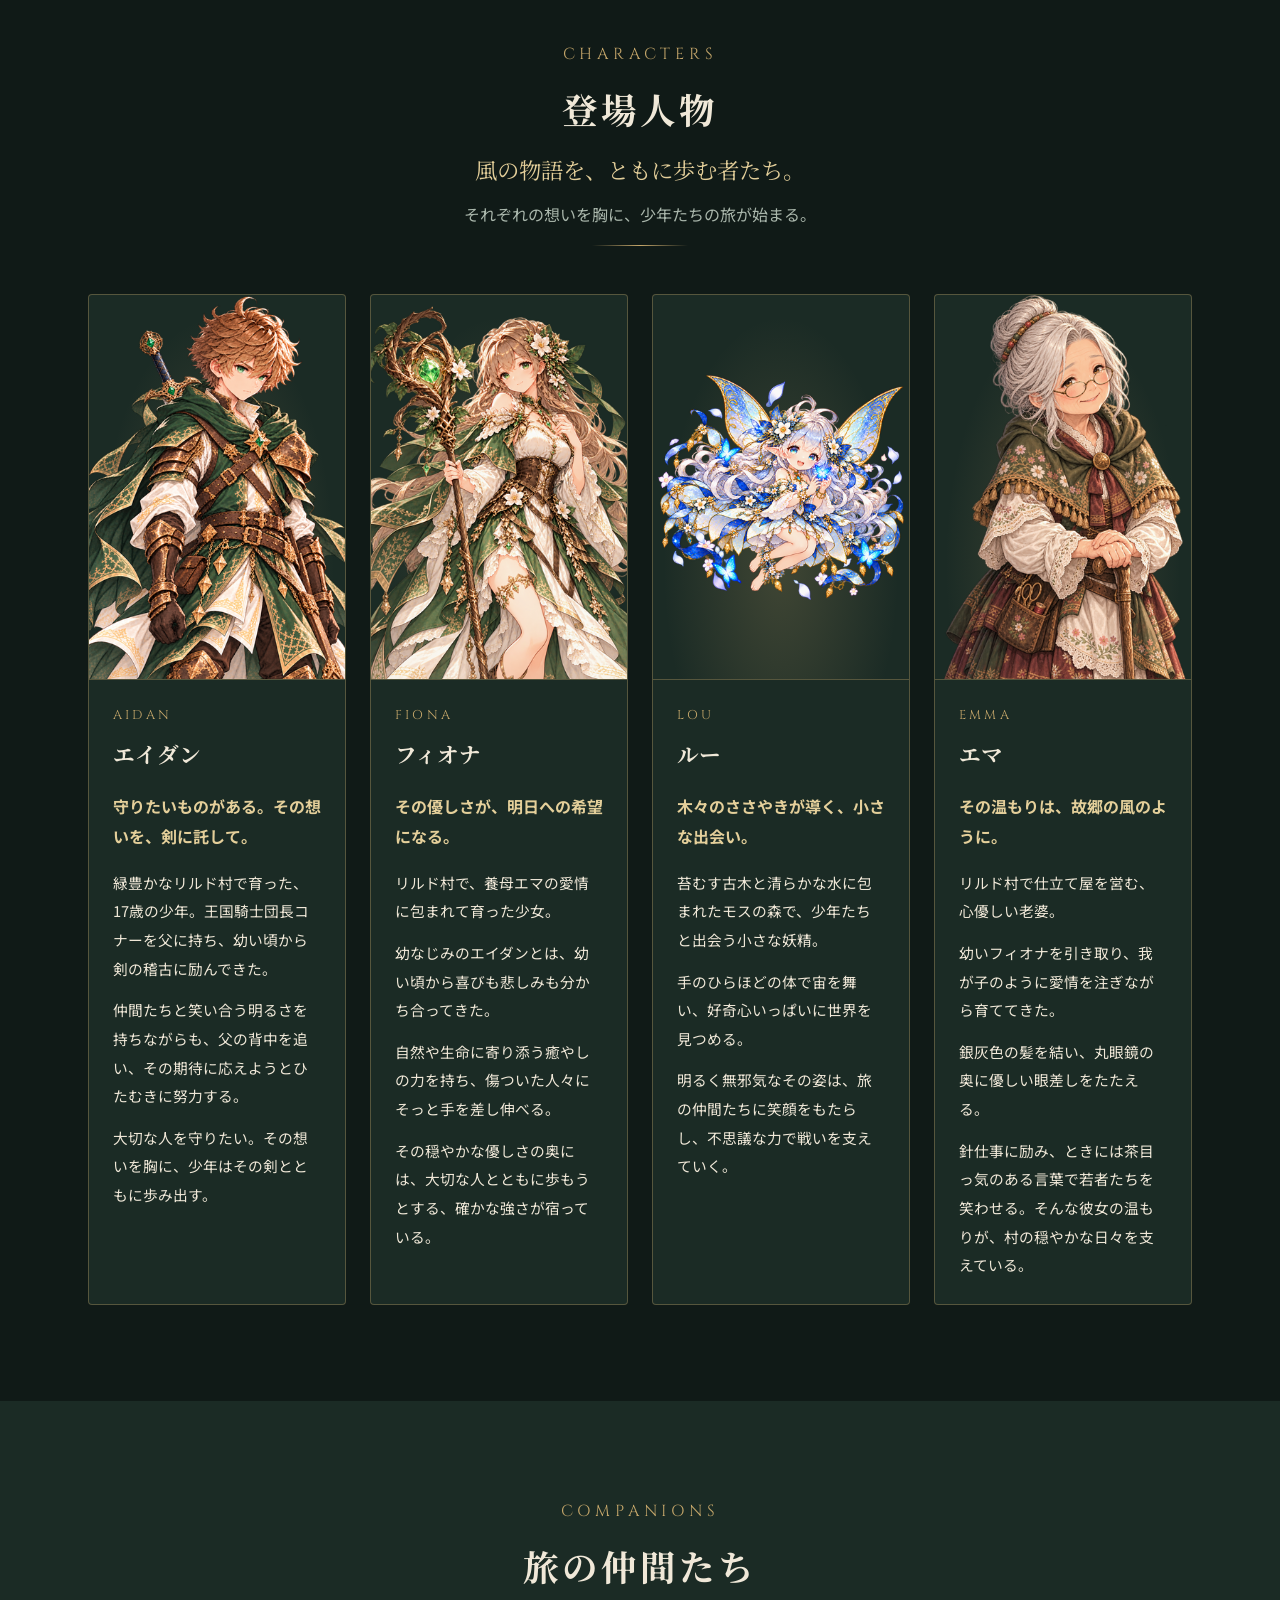
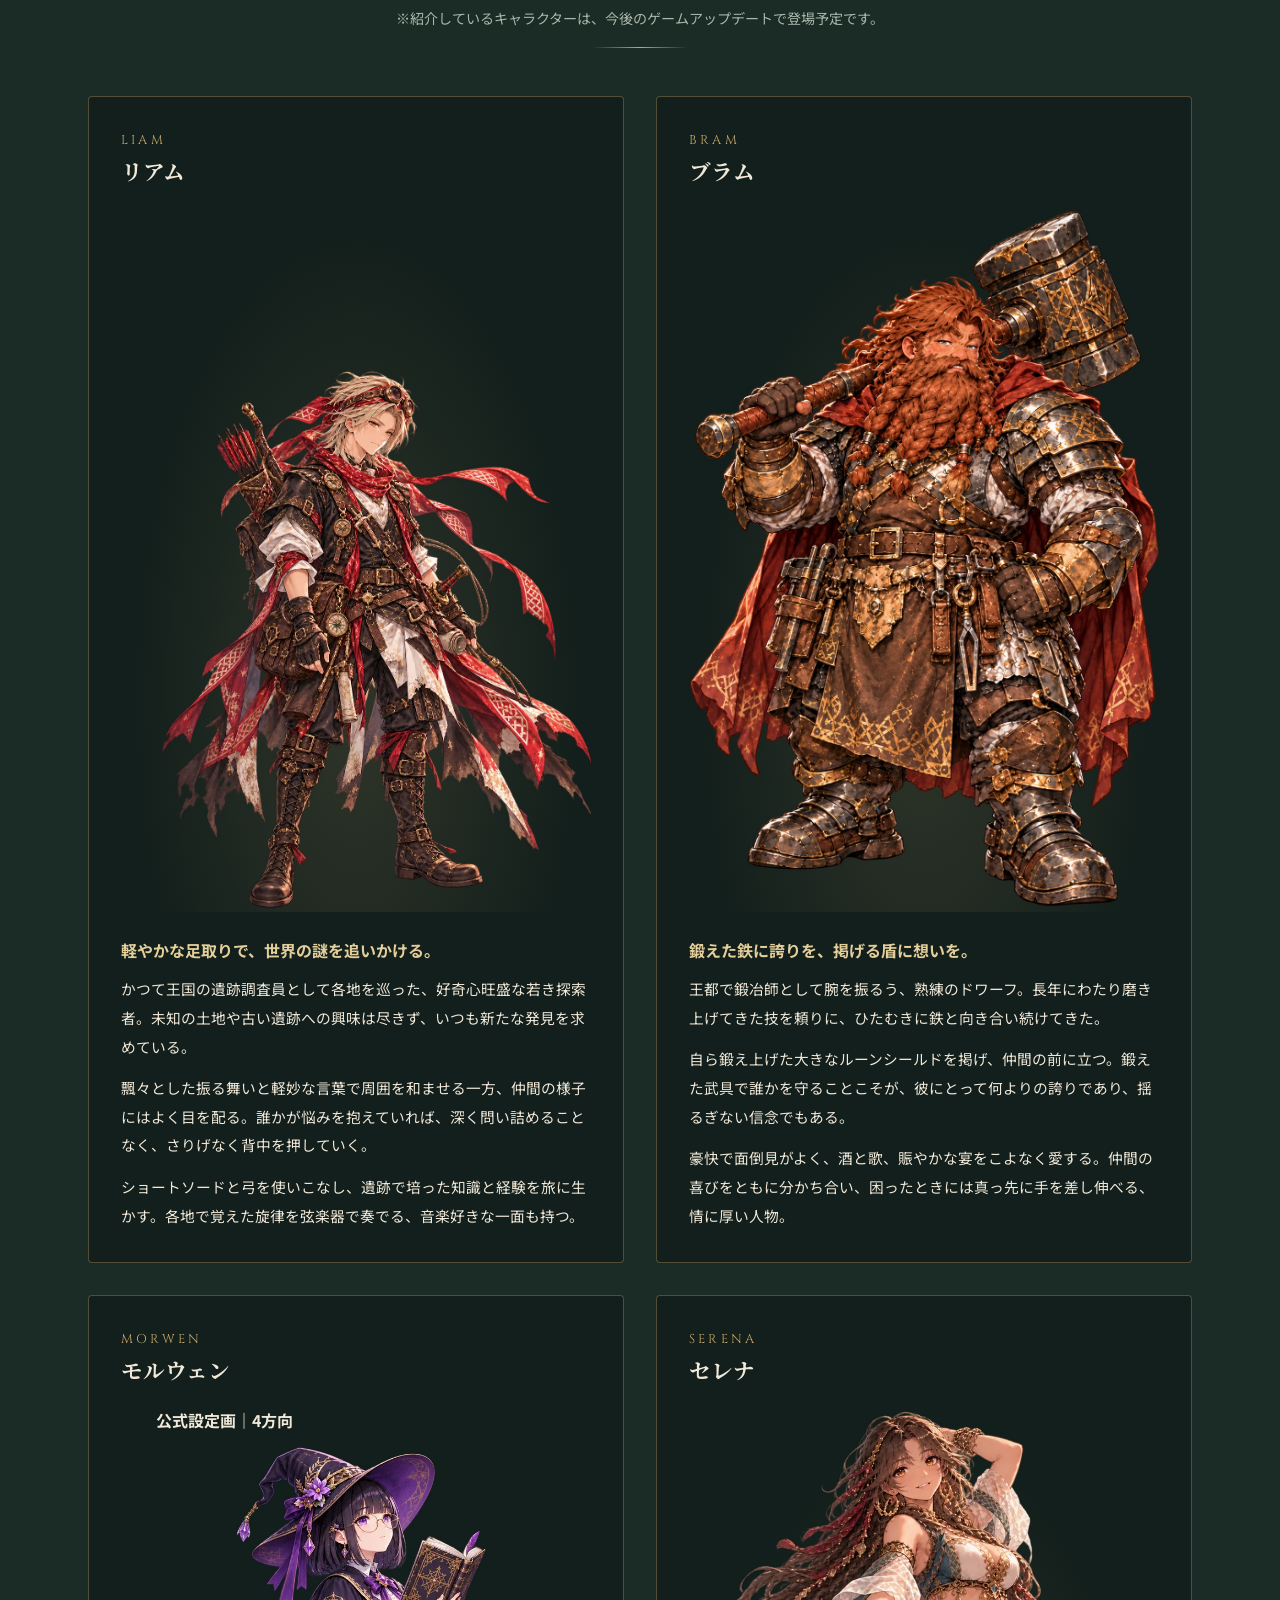
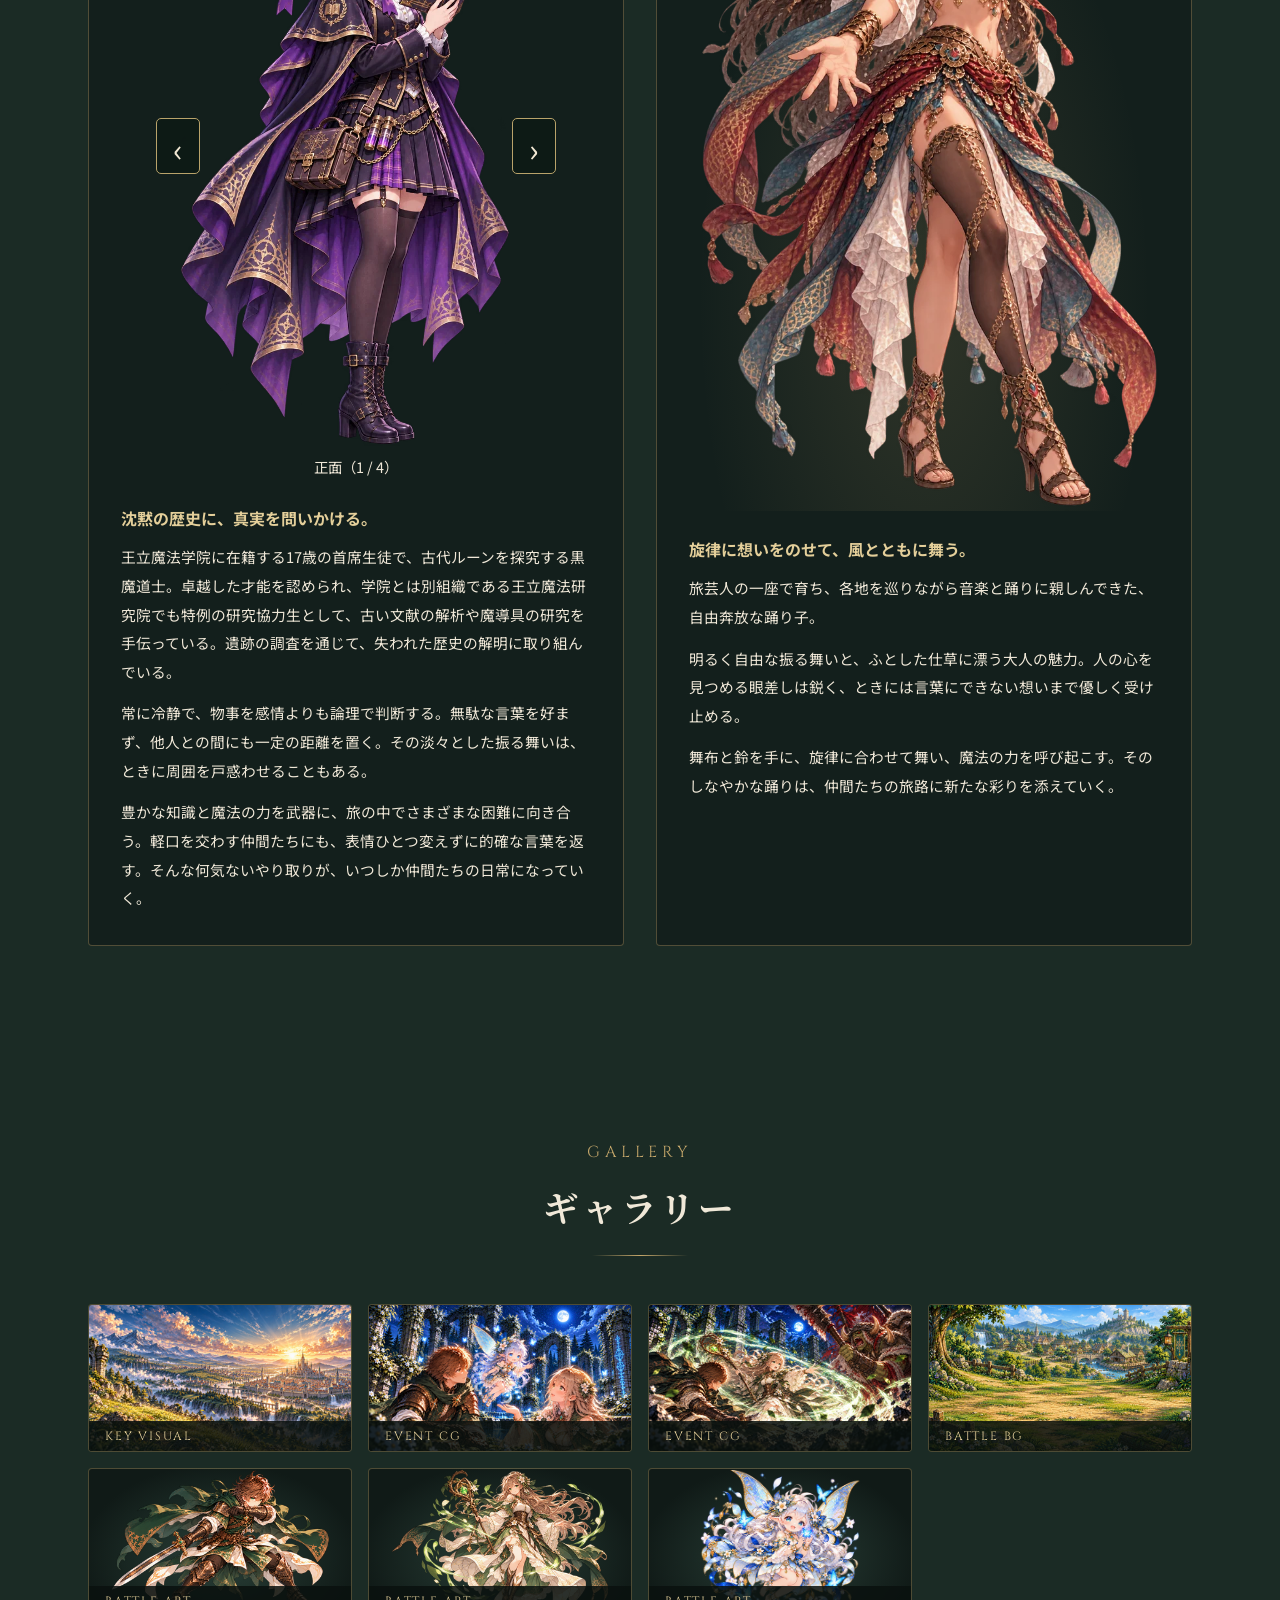
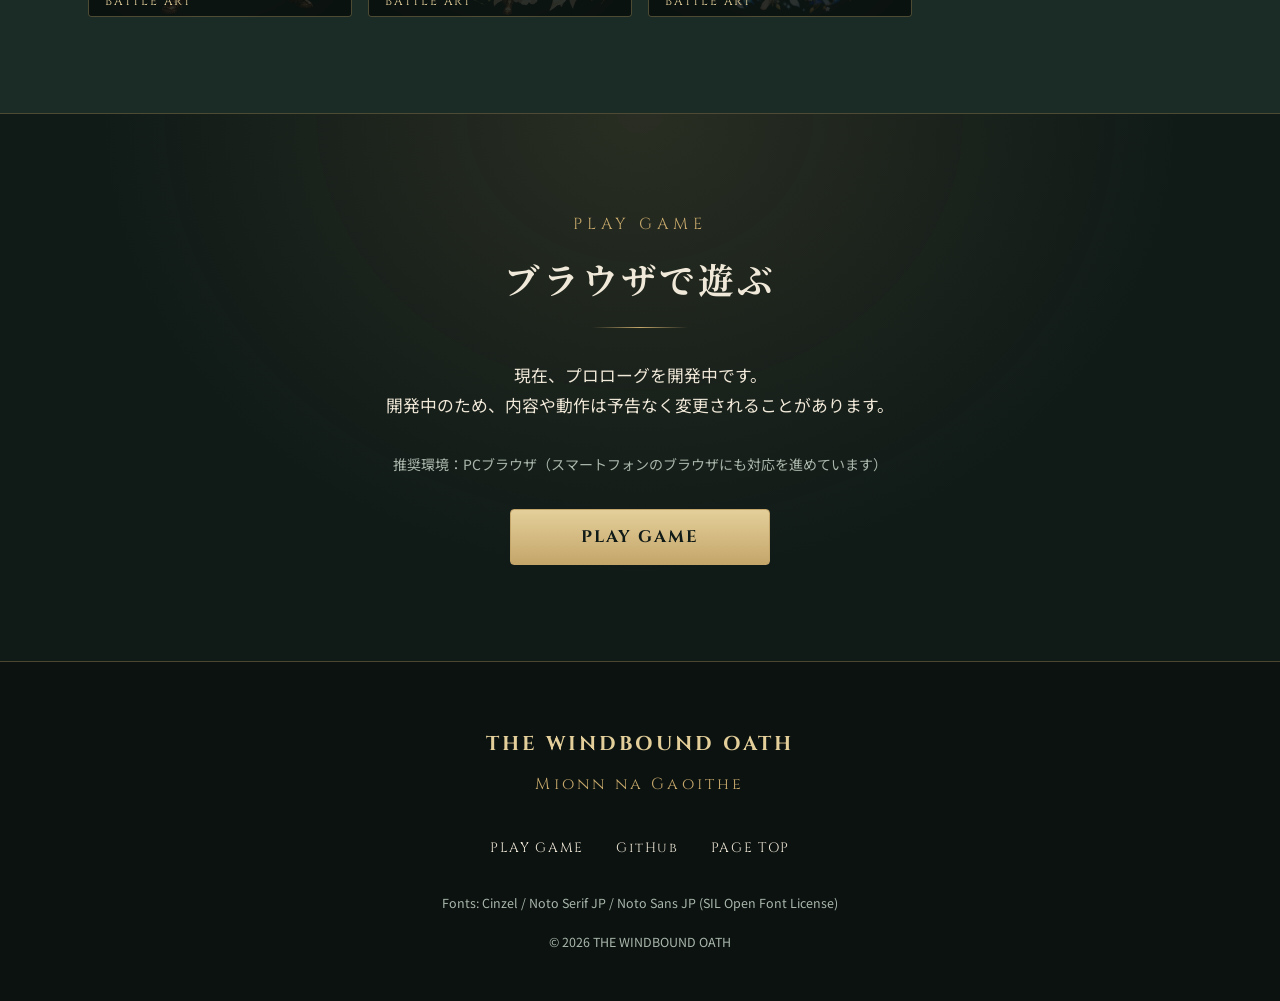
==== commit eafe3910: "fix: bust stale site JS/CSS caches after Morwen 3-to-4-view migration" ====
--- a/index.html
+++ b/index.html
@@ -18,8 +18,8 @@
 <link rel="stylesheet" href="https://fonts.googleapis.com/css2?family=Cinzel:wght@500;700&family=Noto+Sans+JP:wght@400;500;700&family=Noto+Serif+JP:wght@500;700&display=swap">
 <link rel="preload" as="image" href="img/hero/bg-landscape.webp" media="(min-width: 769px)">
 <link rel="preload" as="image" href="img/hero/bg-portrait.webp" media="(max-width: 768px)">
-<link rel="stylesheet" href="css/site.css">
-<script src="js/site.js" defer></script>
+<link rel="stylesheet" href="css/site.css?v=morwen-4v-20261109-2">
+<script src="js/site.js?v=morwen-4v-20261109-2" defer></script>
 <noscript><style>img[data-defer]{display:none}</style></noscript>
 </head>
 <body>
--- a/css/site.css
+++ b/css/site.css
@@ -321,3 +321,8 @@
 .morwen-views__arrow--next { right: 0; }
 .morwen-views__arrow:focus-visible { outline: 3px solid #b9a36a; outline-offset: 3px; }
 @media (hover: none) and (pointer: coarse) { .morwen-views__arrow { display: none; } }
+
+/* Unified Morwen front + three-view gallery */
+.morwen-views { margin-top: 1rem; }
+.morwen-views__stage { width: 100%; aspect-ratio: 2 / 3; overflow: hidden; }
+.morwen-views__image { width: 100%; height: 100%; object-fit: contain; }
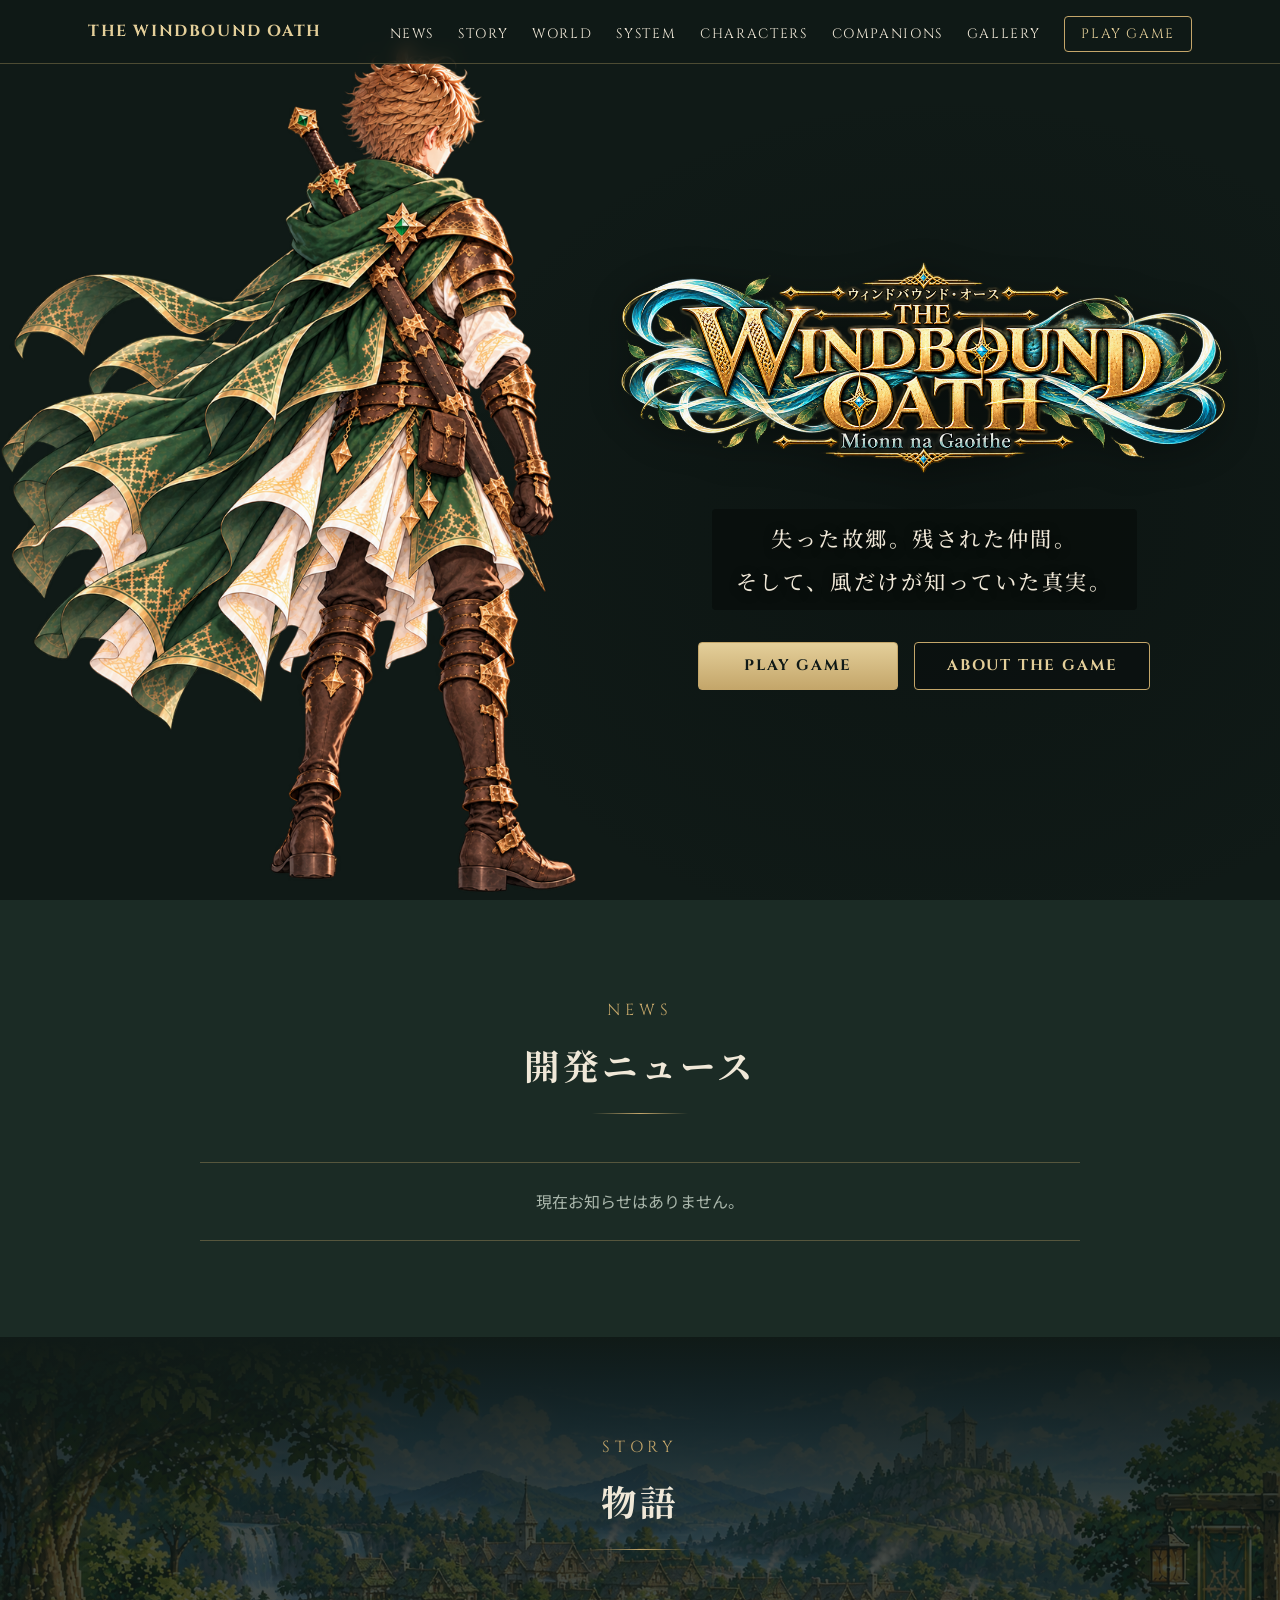
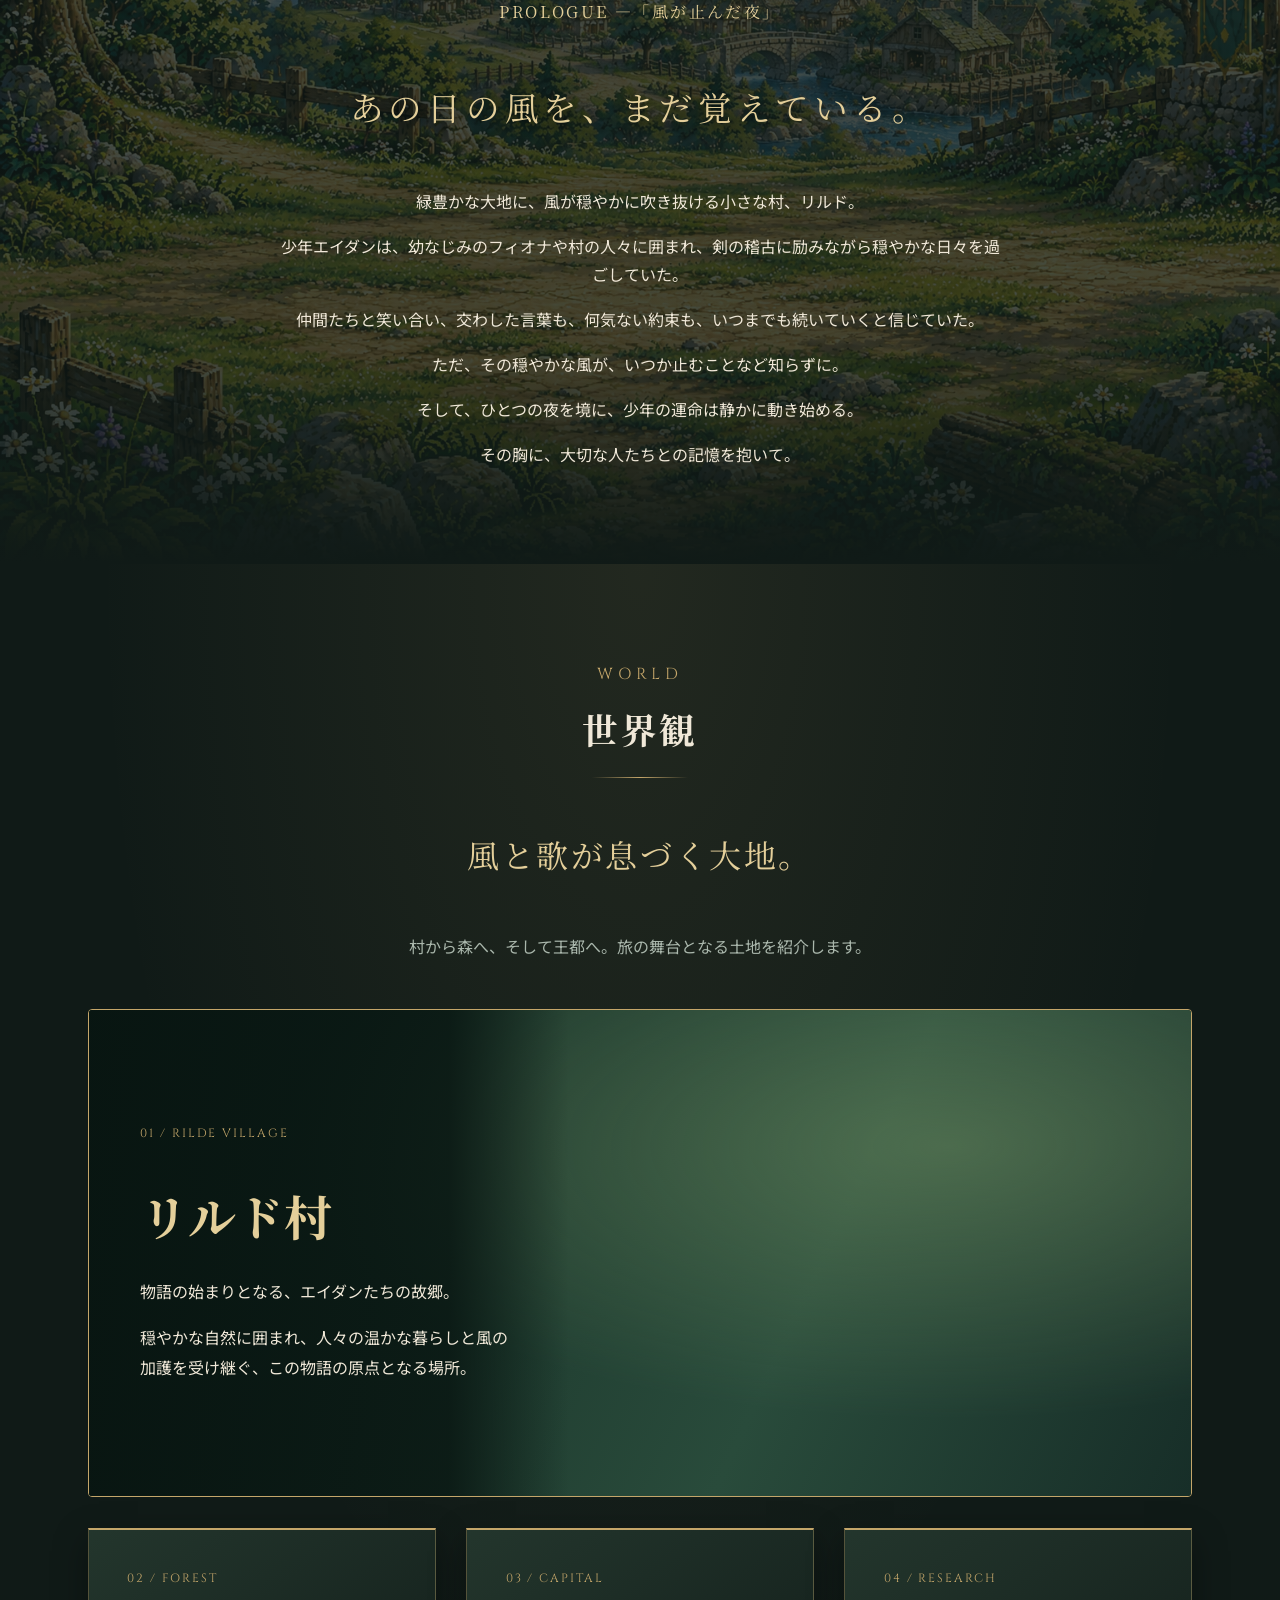
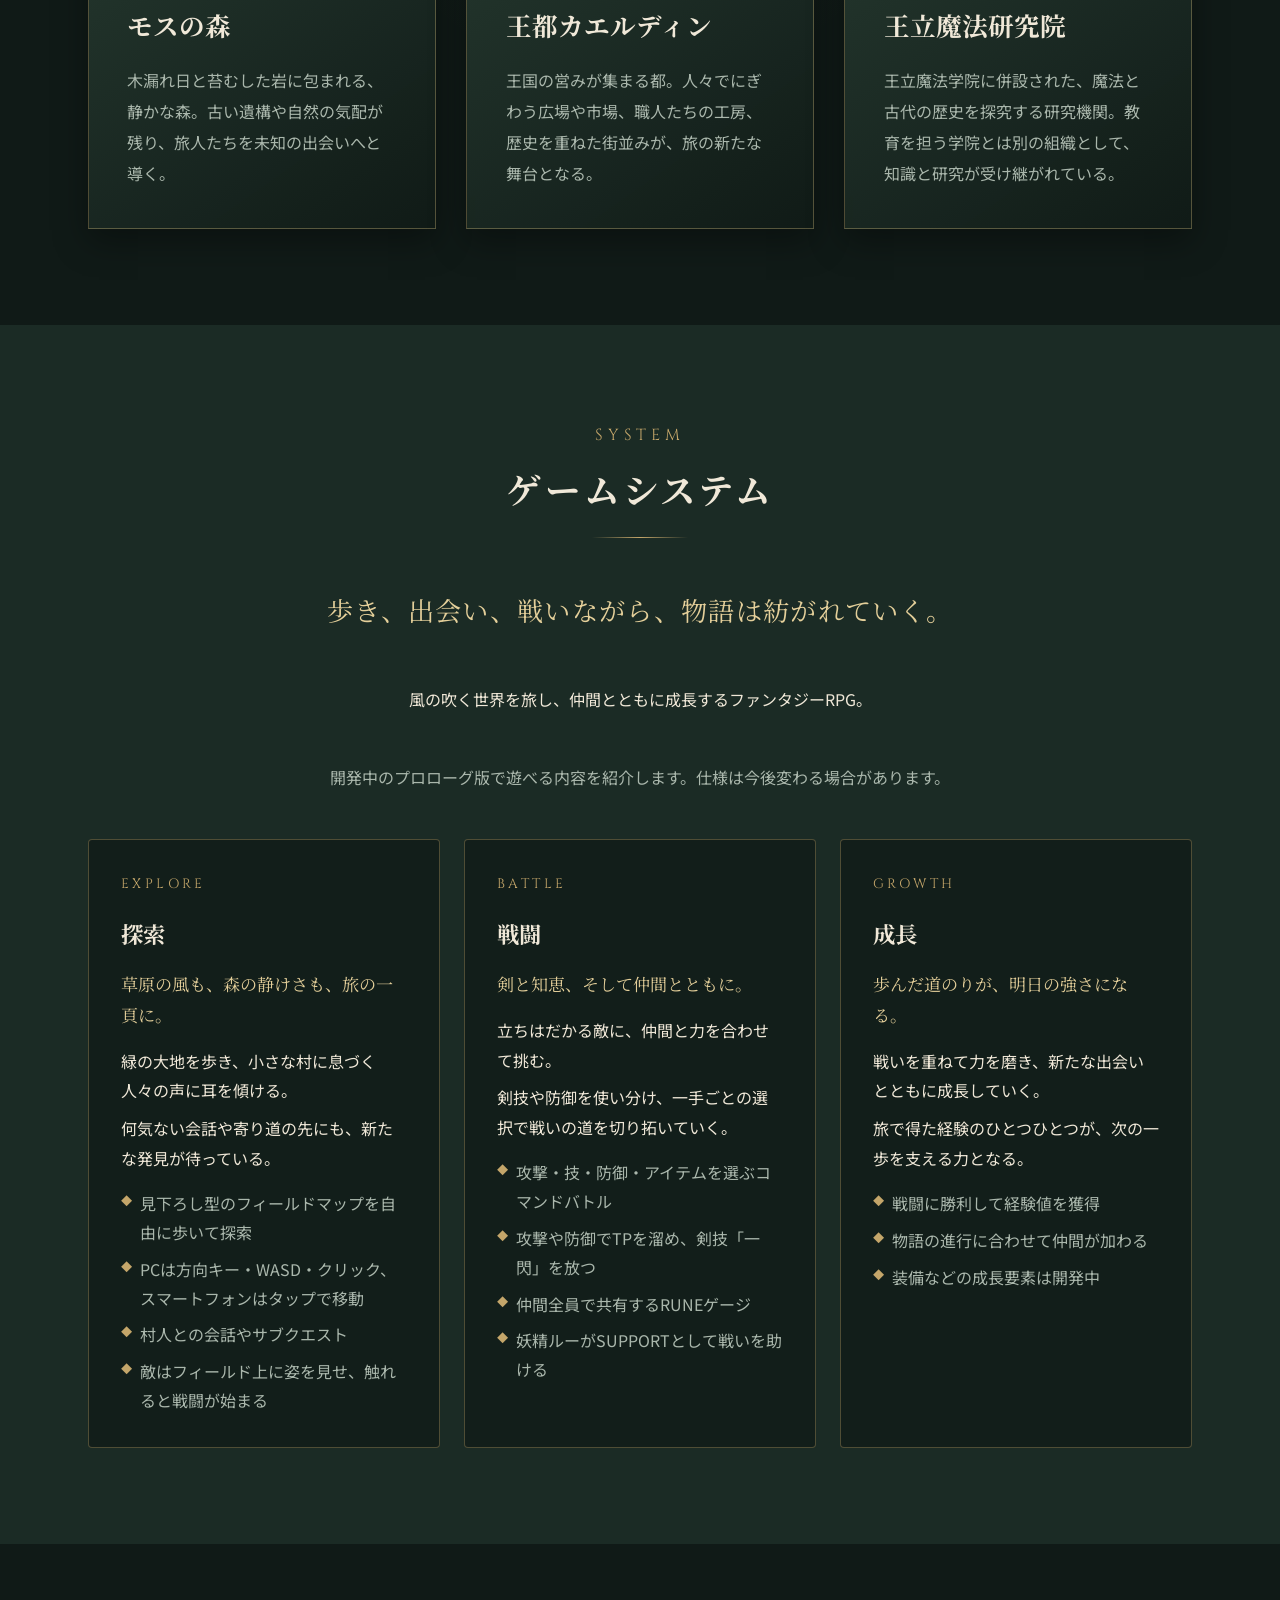
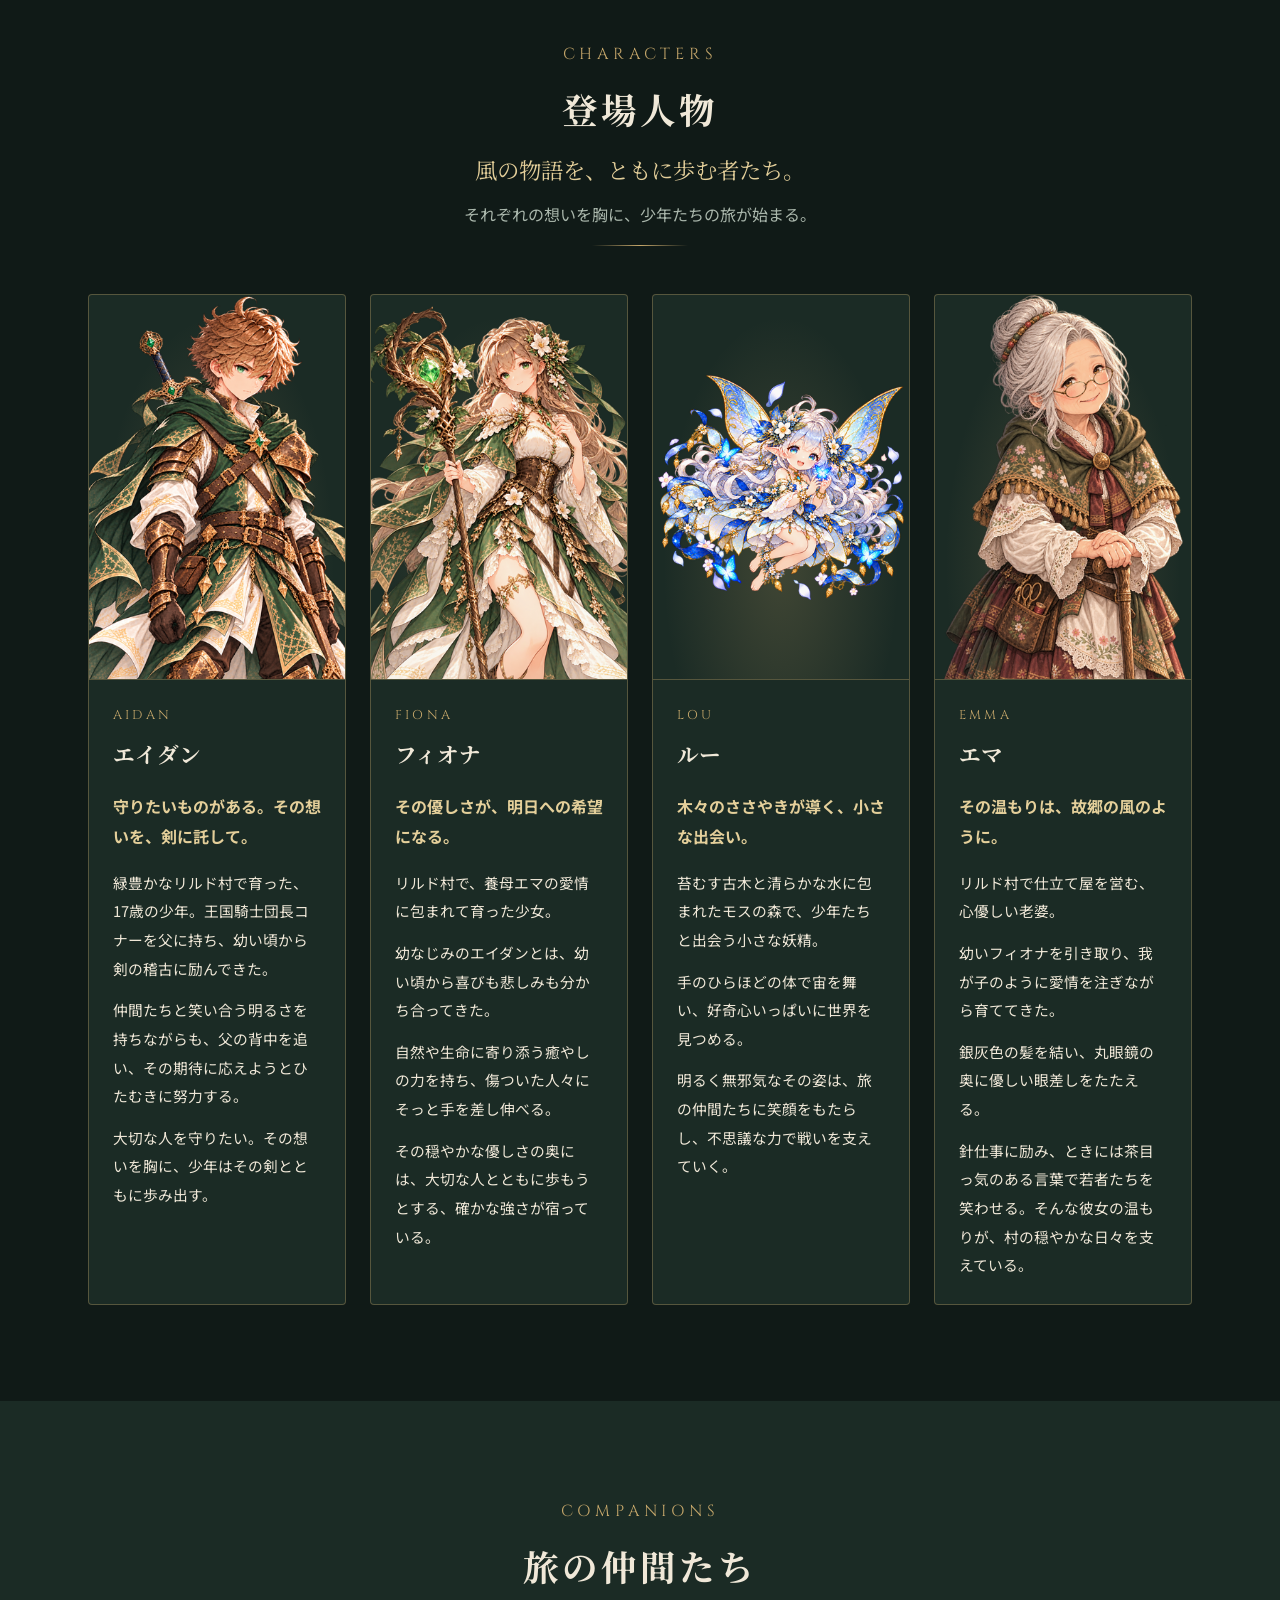
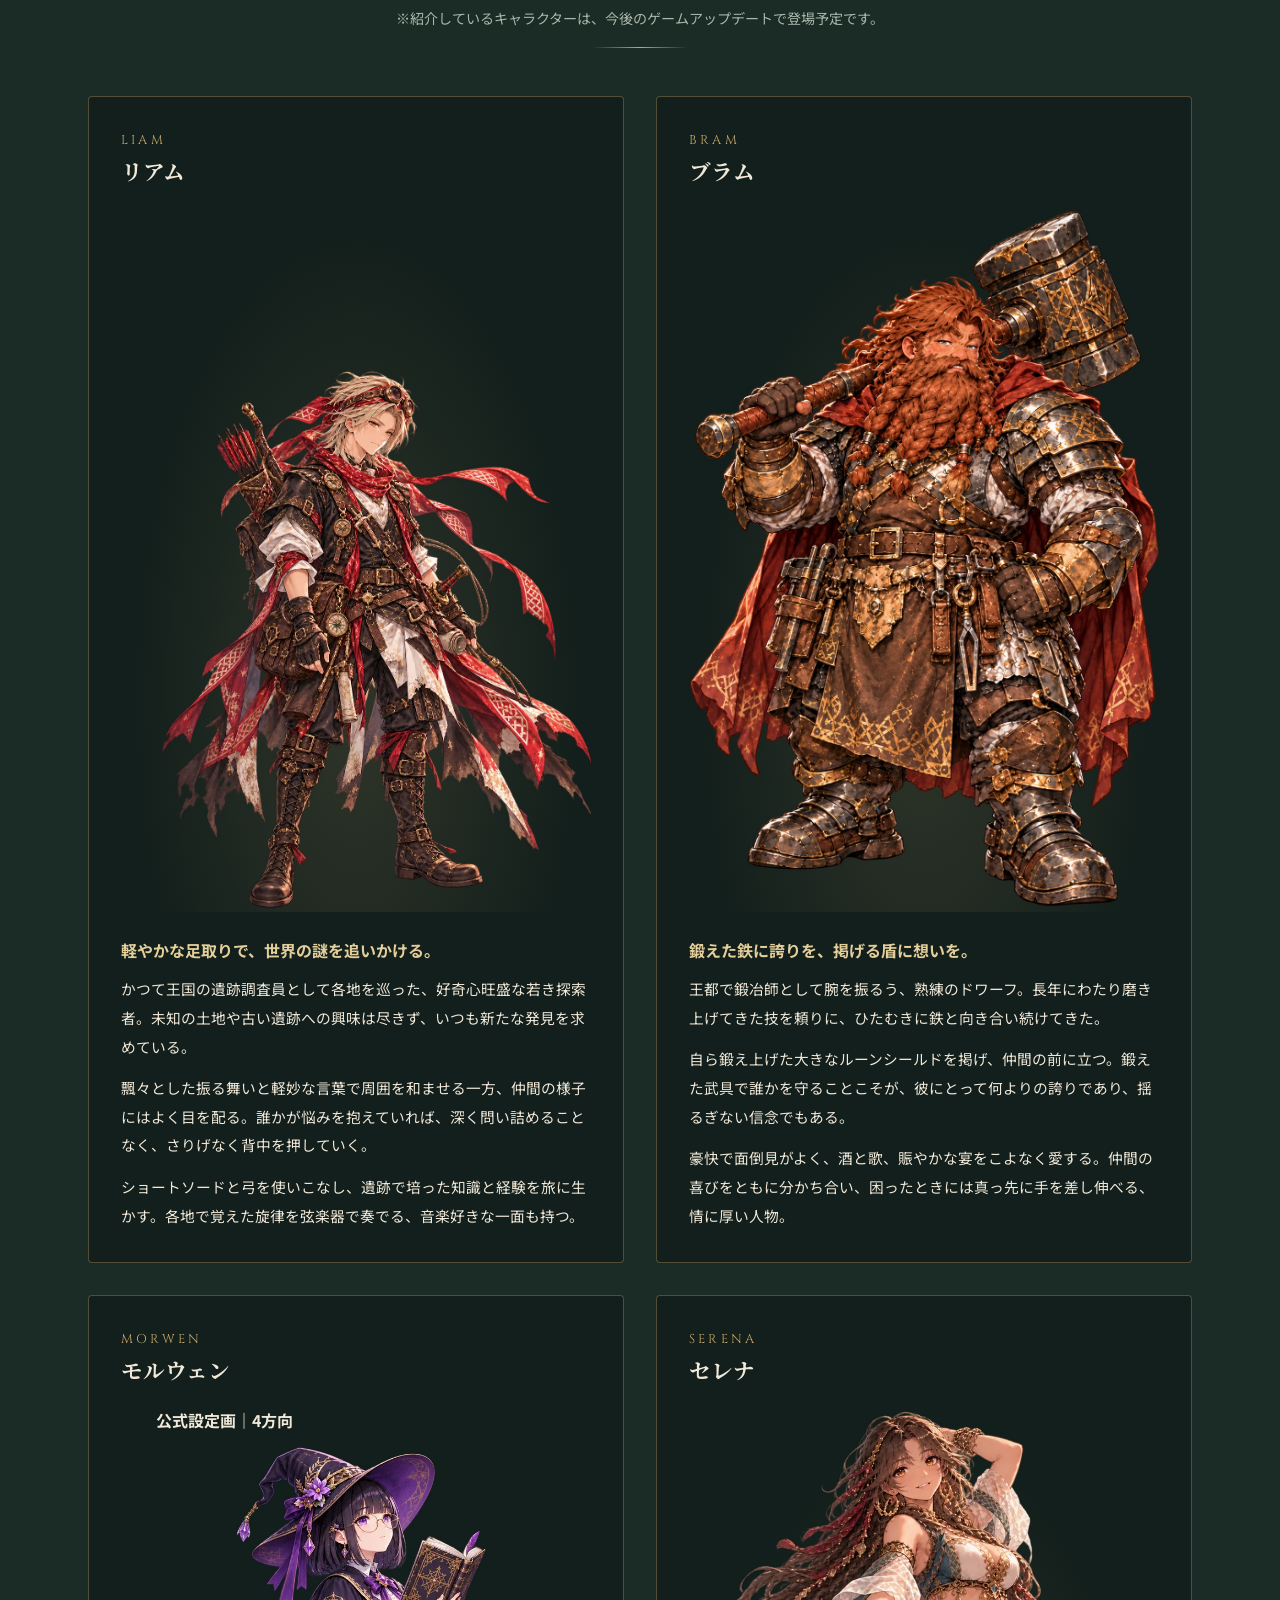
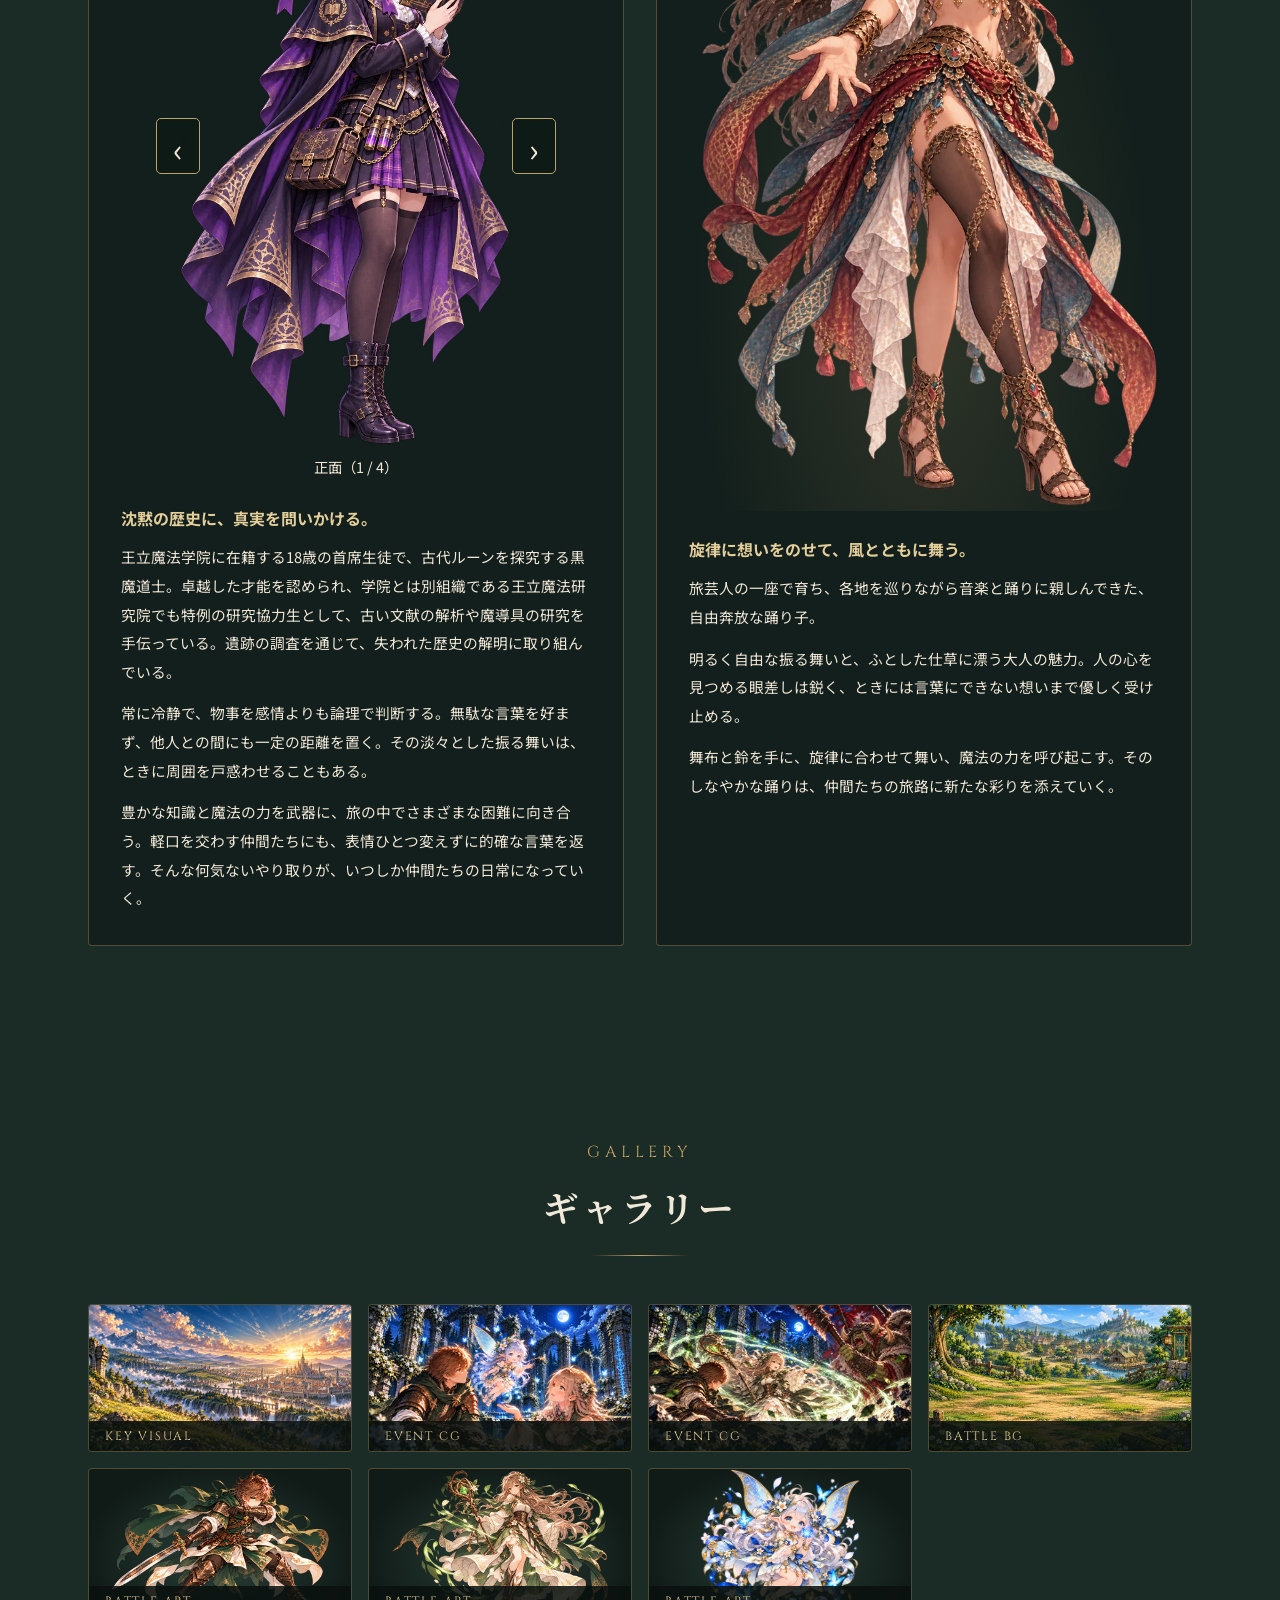
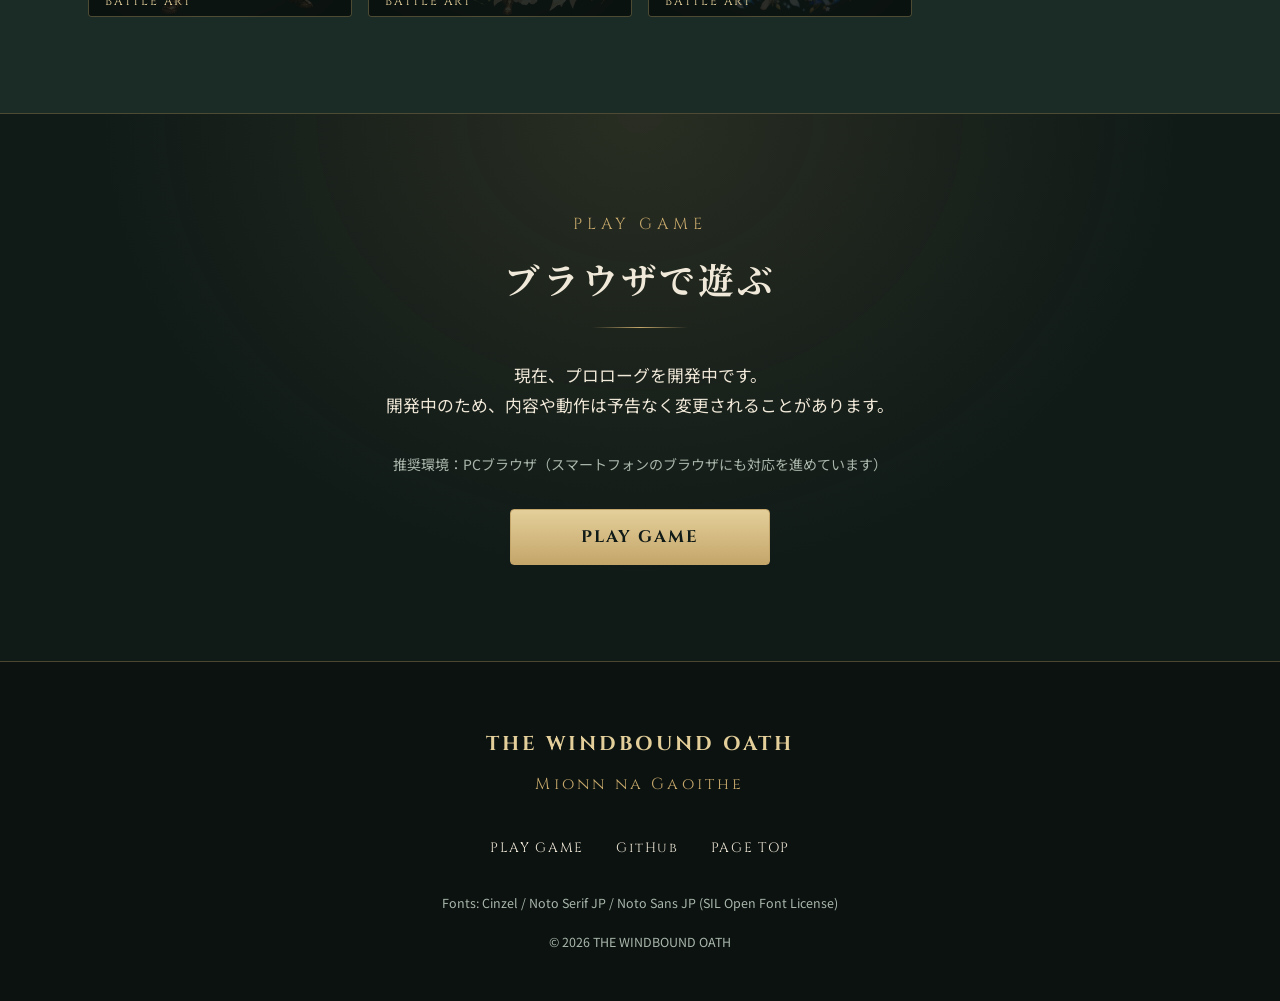
==== commit 1fd3cf74: "fix(site): correct Morwen character profile age to 18" ====
--- a/index.html
+++ b/index.html
@@ -286,7 +286,7 @@
         
         
         <p class="profile__catch">沈黙の歴史に、真実を問いかける。</p>
-        <div class="profile__description"><p>王立魔法学院に在籍する17歳の首席生徒で、古代ルーンを探究する黒魔道士。卓越した才能を認められ、学院とは別組織である王立魔法研究院でも特例の研究協力生として、古い文献の解析や魔導具の研究を手伝っている。遺跡の調査を通じて、失われた歴史の解明に取り組んでいる。</p><p>常に冷静で、物事を感情よりも論理で判断する。無駄な言葉を好まず、他人との間にも一定の距離を置く。その淡々とした振る舞いは、ときに周囲を戸惑わせることもある。</p><p>豊かな知識と魔法の力を武器に、旅の中でさまざまな困難に向き合う。軽口を交わす仲間たちにも、表情ひとつ変えずに的確な言葉を返す。そんな何気ないやり取りが、いつしか仲間たちの日常になっていく。</p></div>
+        <div class="profile__description"><p>王立魔法学院に在籍する18歳の首席生徒で、古代ルーンを探究する黒魔道士。卓越した才能を認められ、学院とは別組織である王立魔法研究院でも特例の研究協力生として、古い文献の解析や魔導具の研究を手伝っている。遺跡の調査を通じて、失われた歴史の解明に取り組んでいる。</p><p>常に冷静で、物事を感情よりも論理で判断する。無駄な言葉を好まず、他人との間にも一定の距離を置く。その淡々とした振る舞いは、ときに周囲を戸惑わせることもある。</p><p>豊かな知識と魔法の力を武器に、旅の中でさまざまな困難に向き合う。軽口を交わす仲間たちにも、表情ひとつ変えずに的確な言葉を返す。そんな何気ないやり取りが、いつしか仲間たちの日常になっていく。</p></div>
       </article>
       <article class="companion-card">
         <p class="char-card__en">SERENA</p>
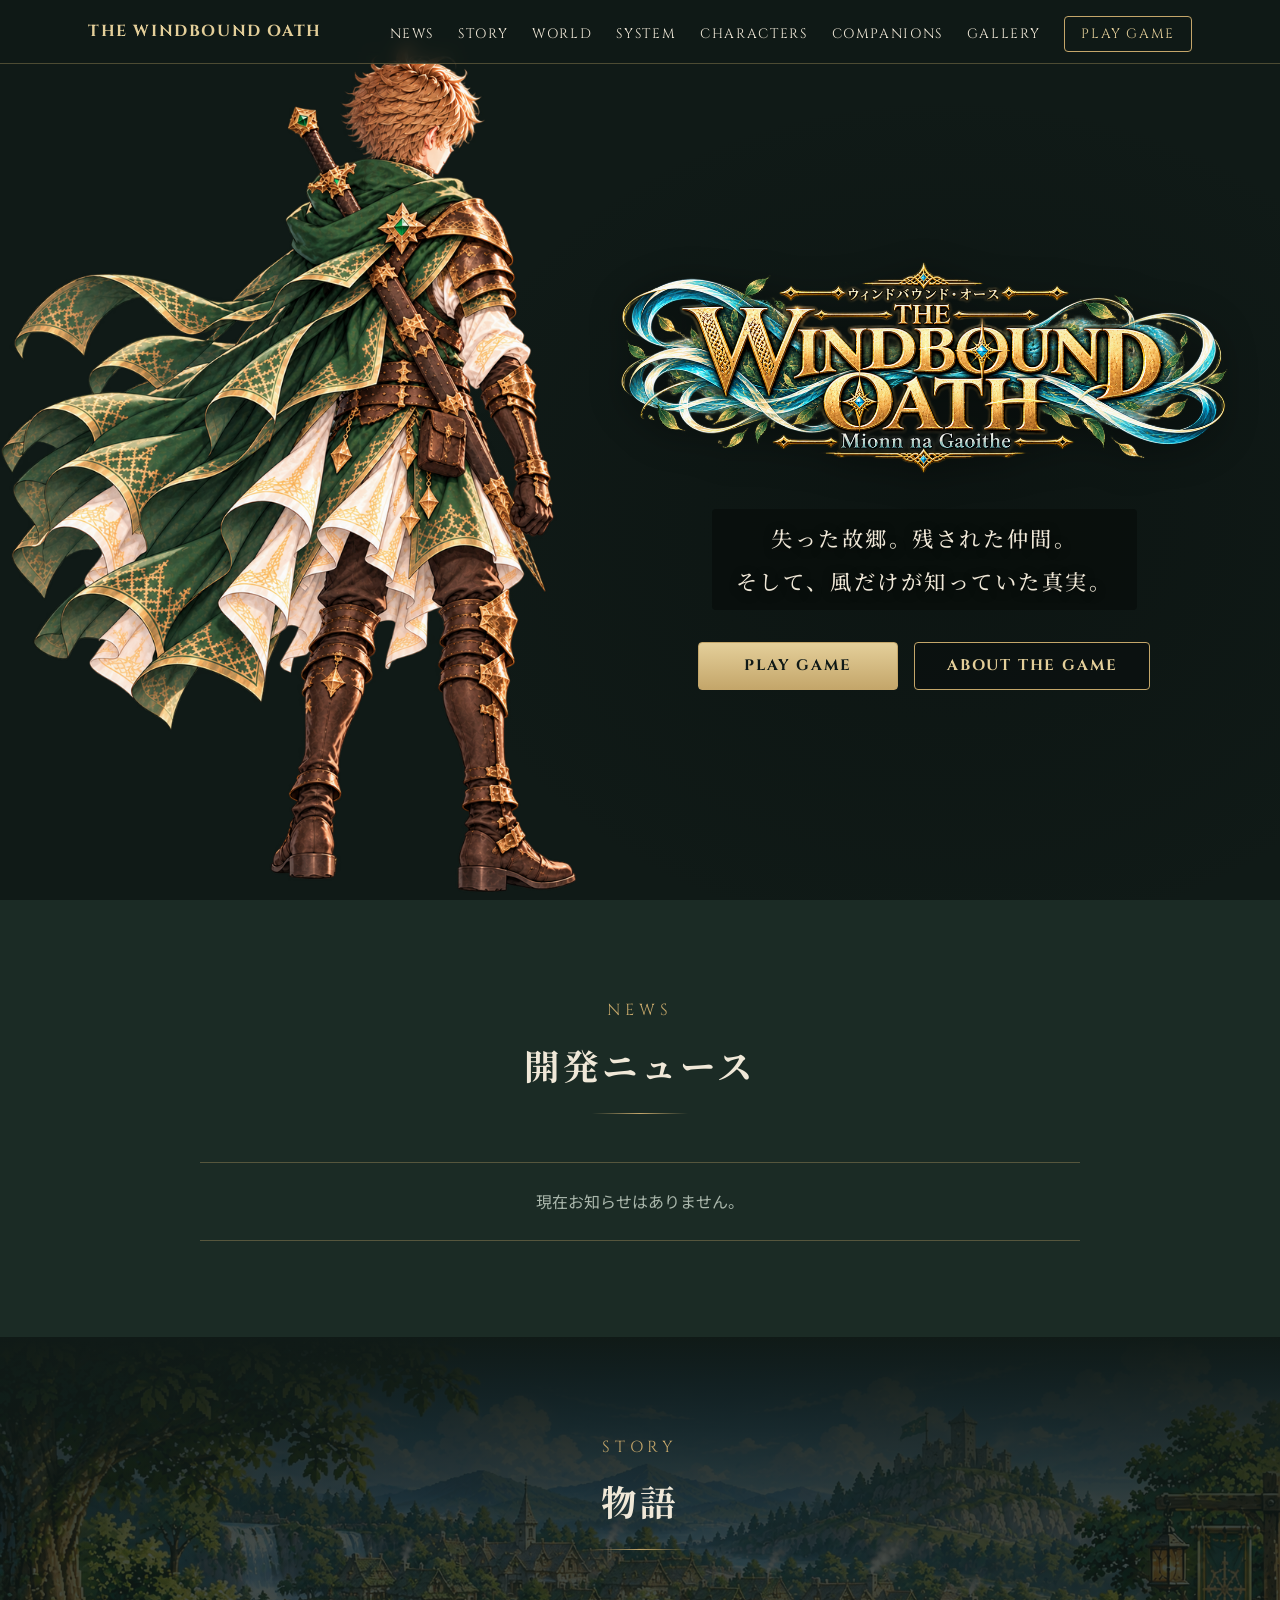
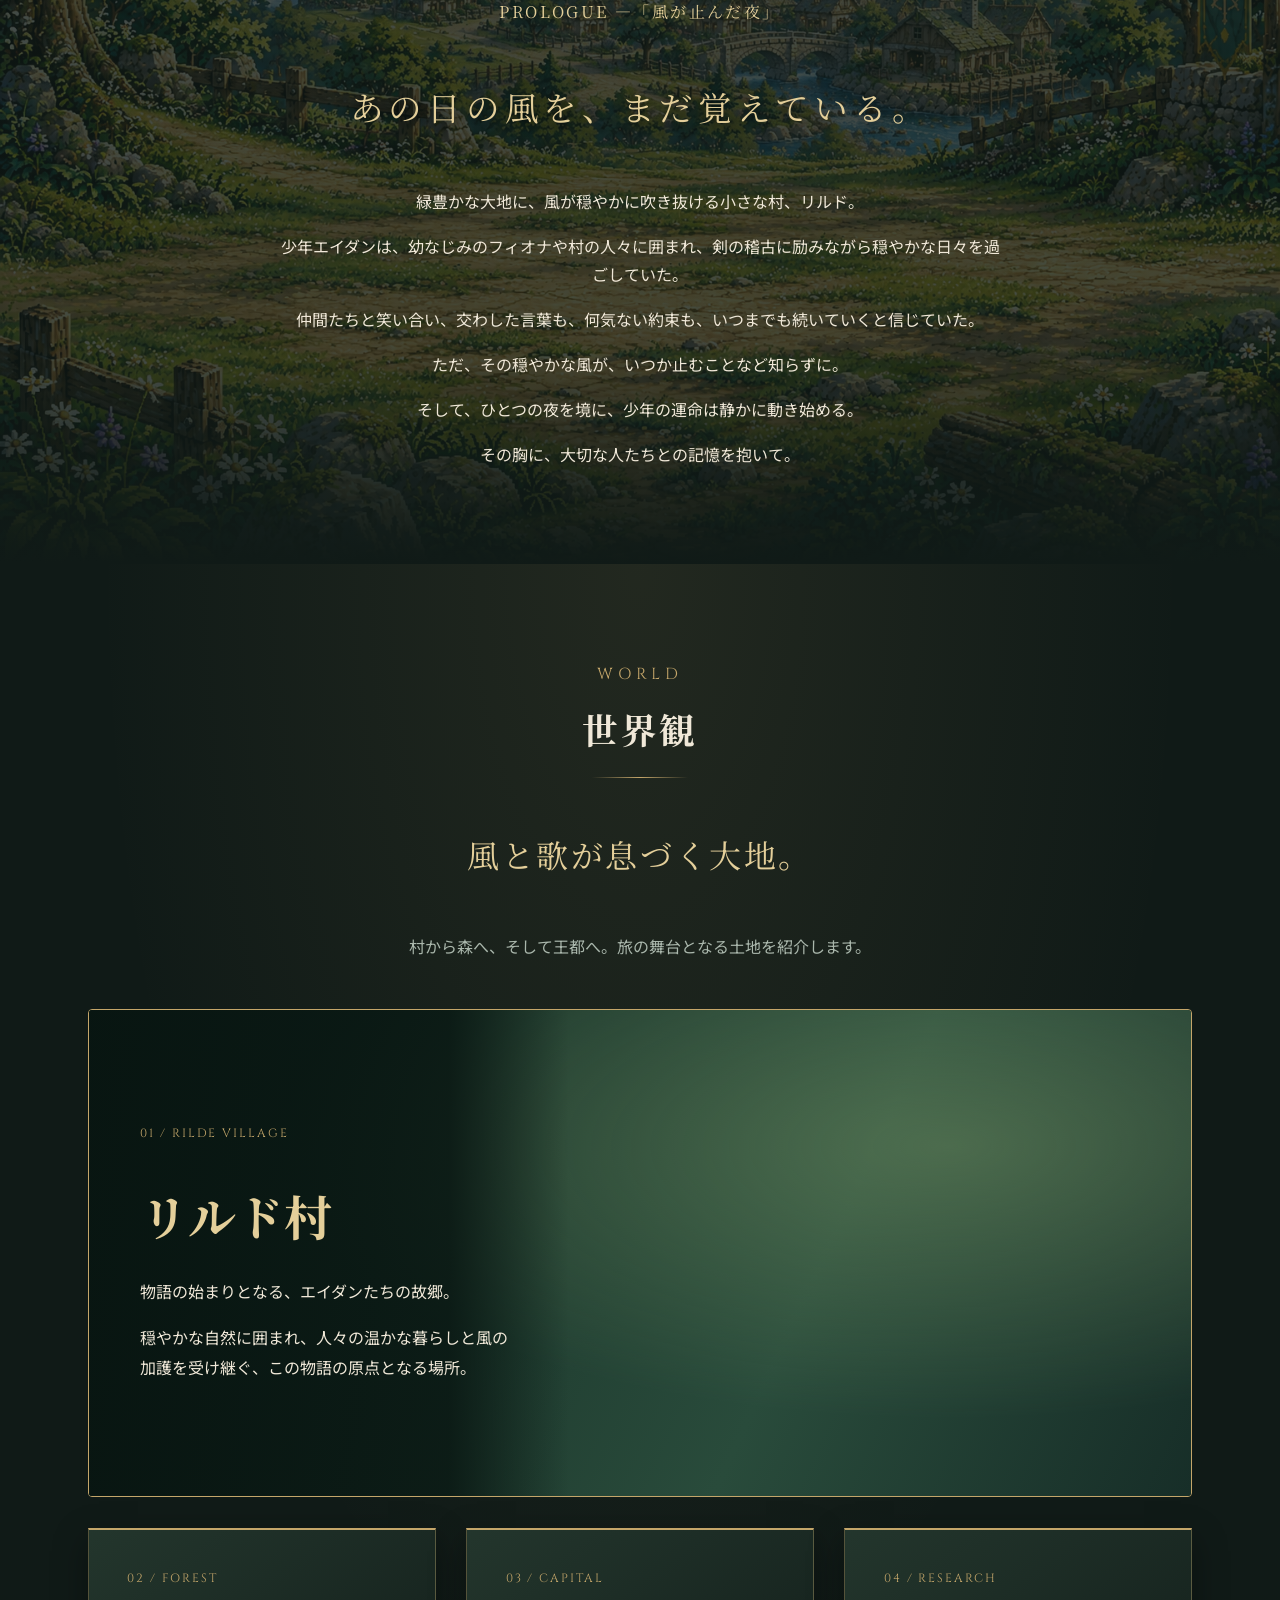
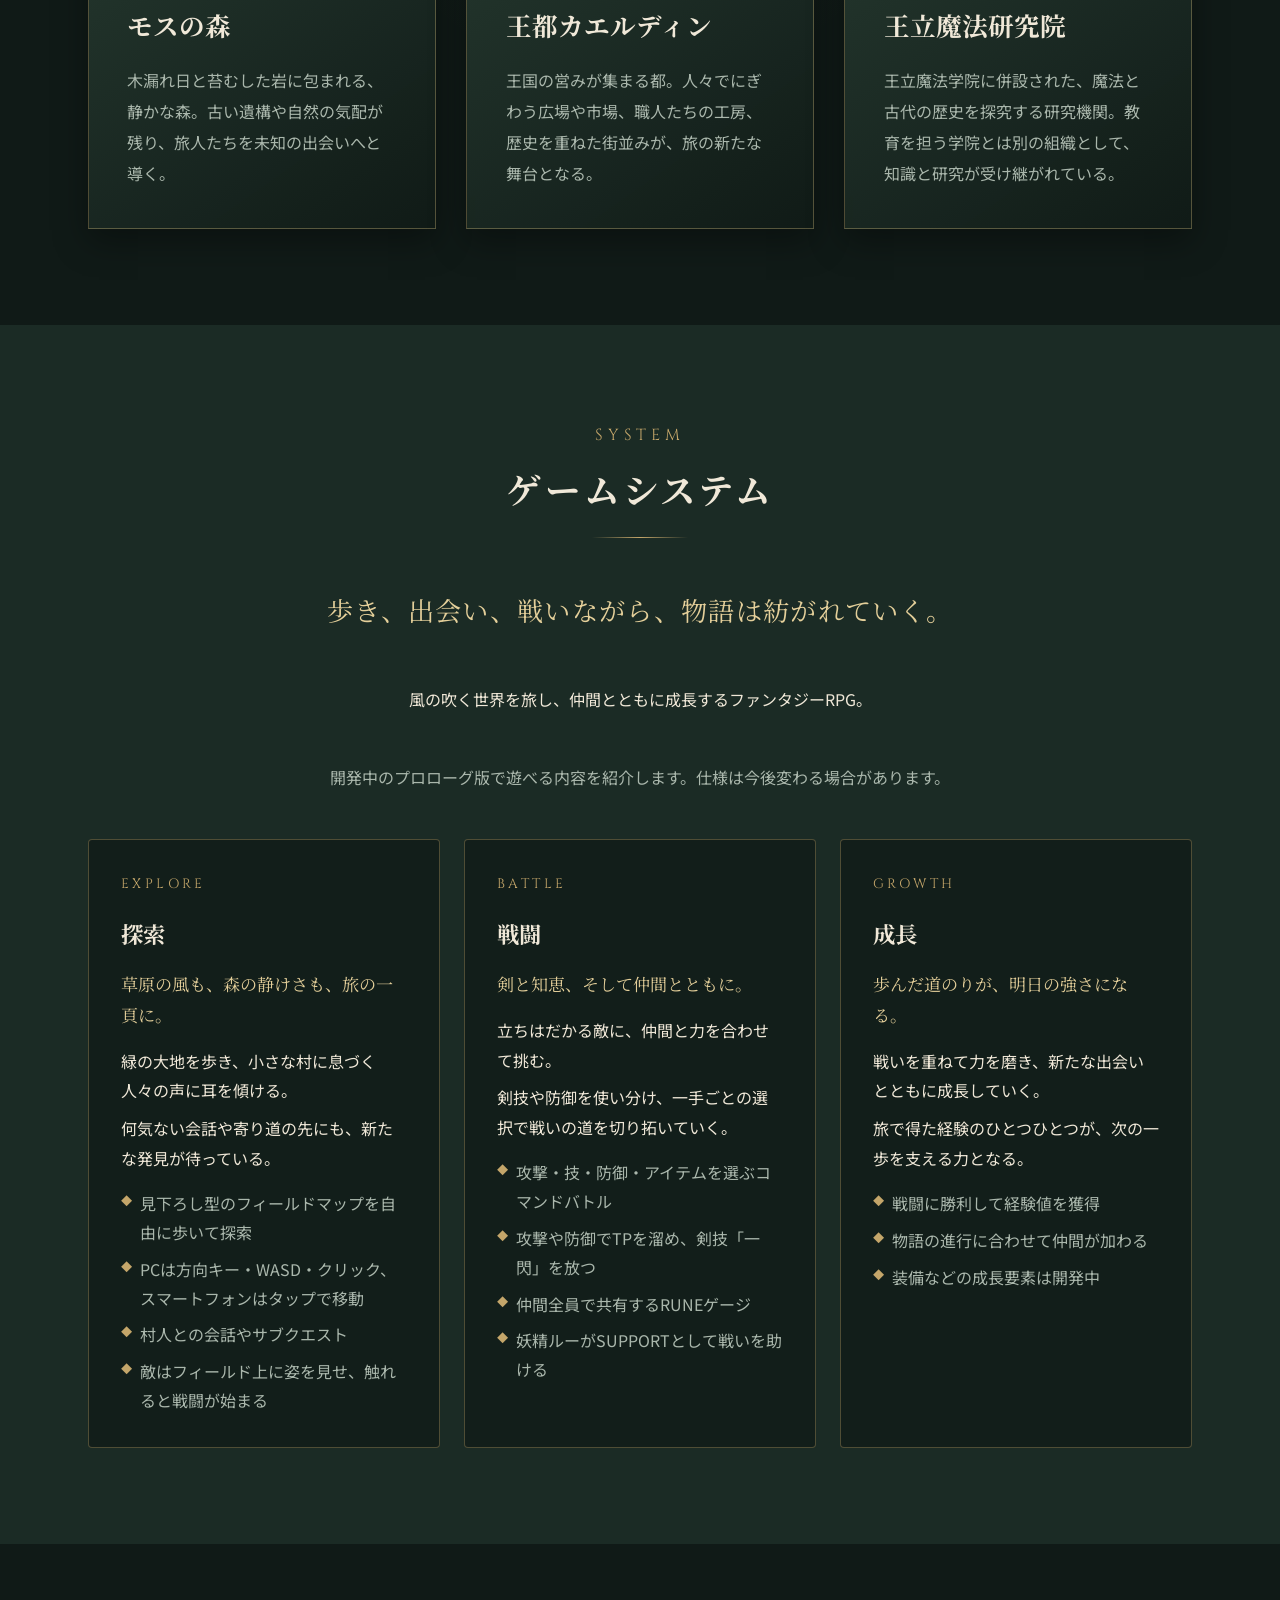
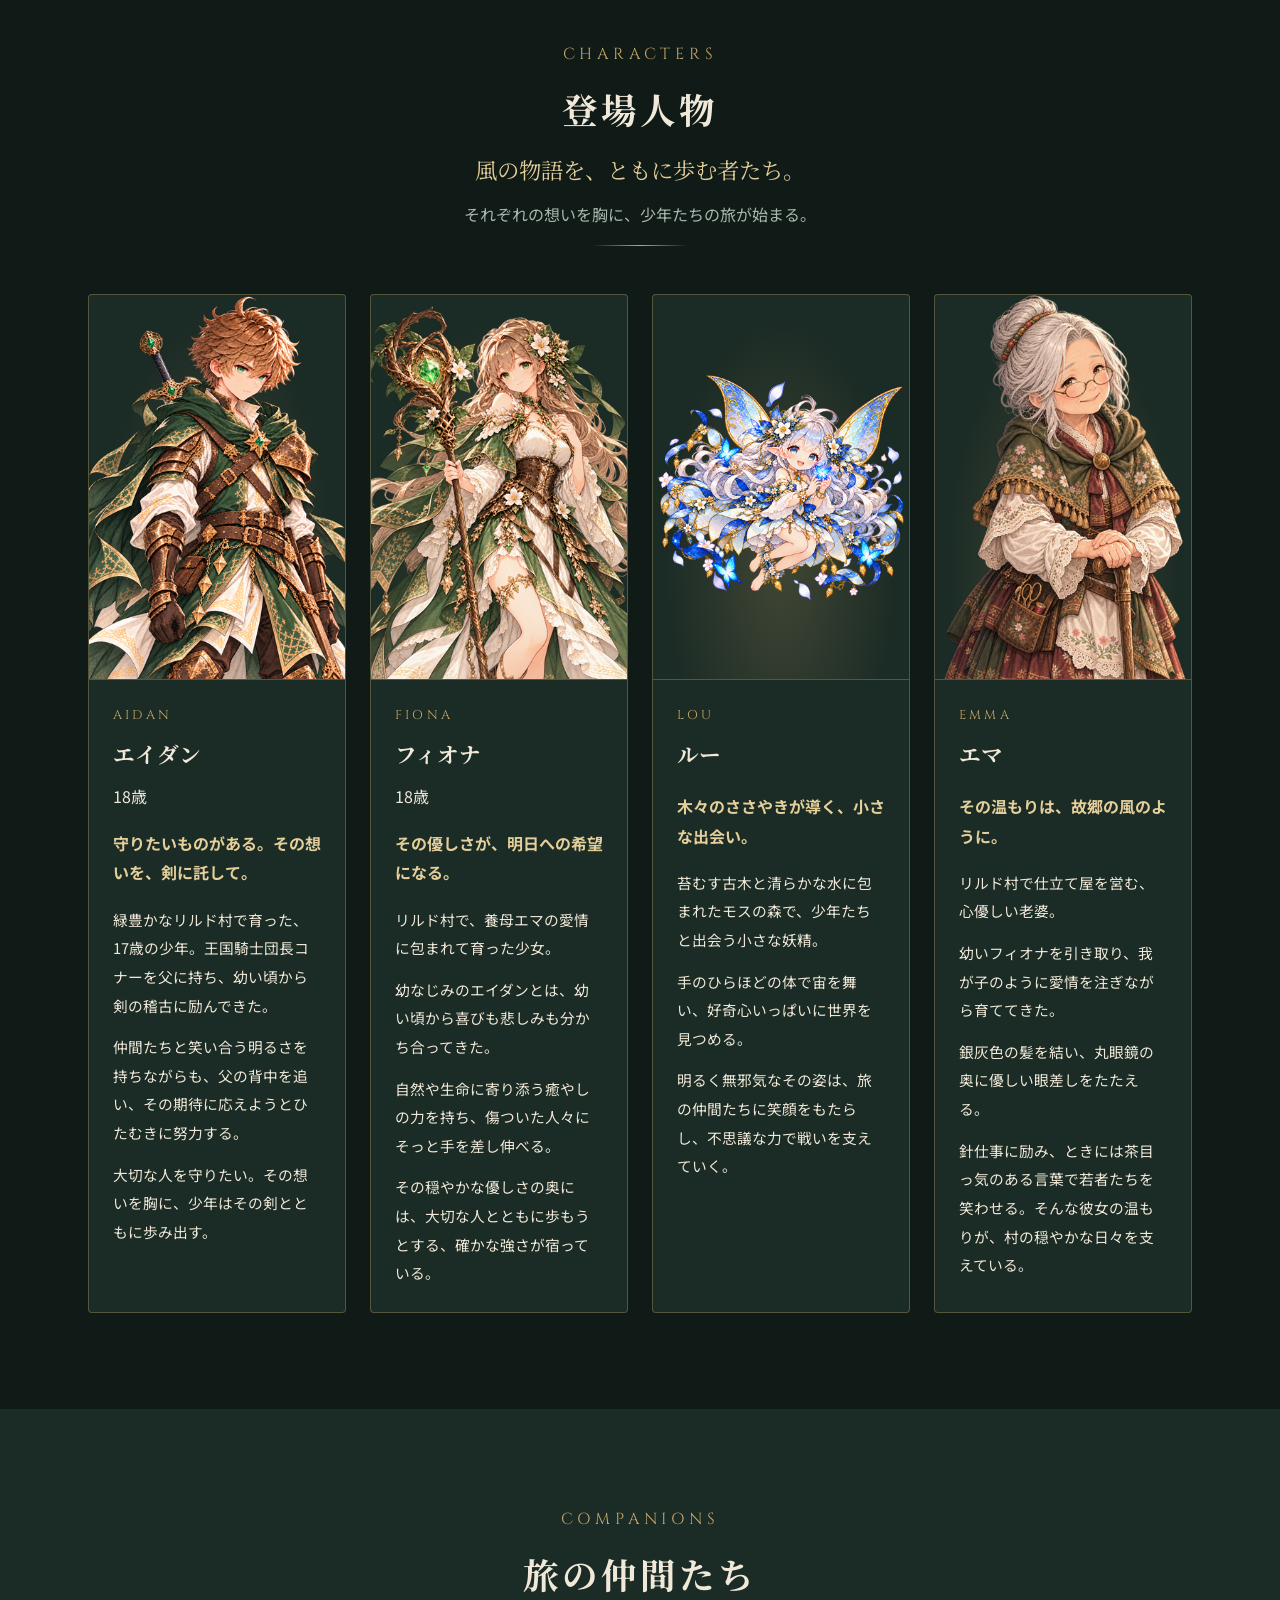
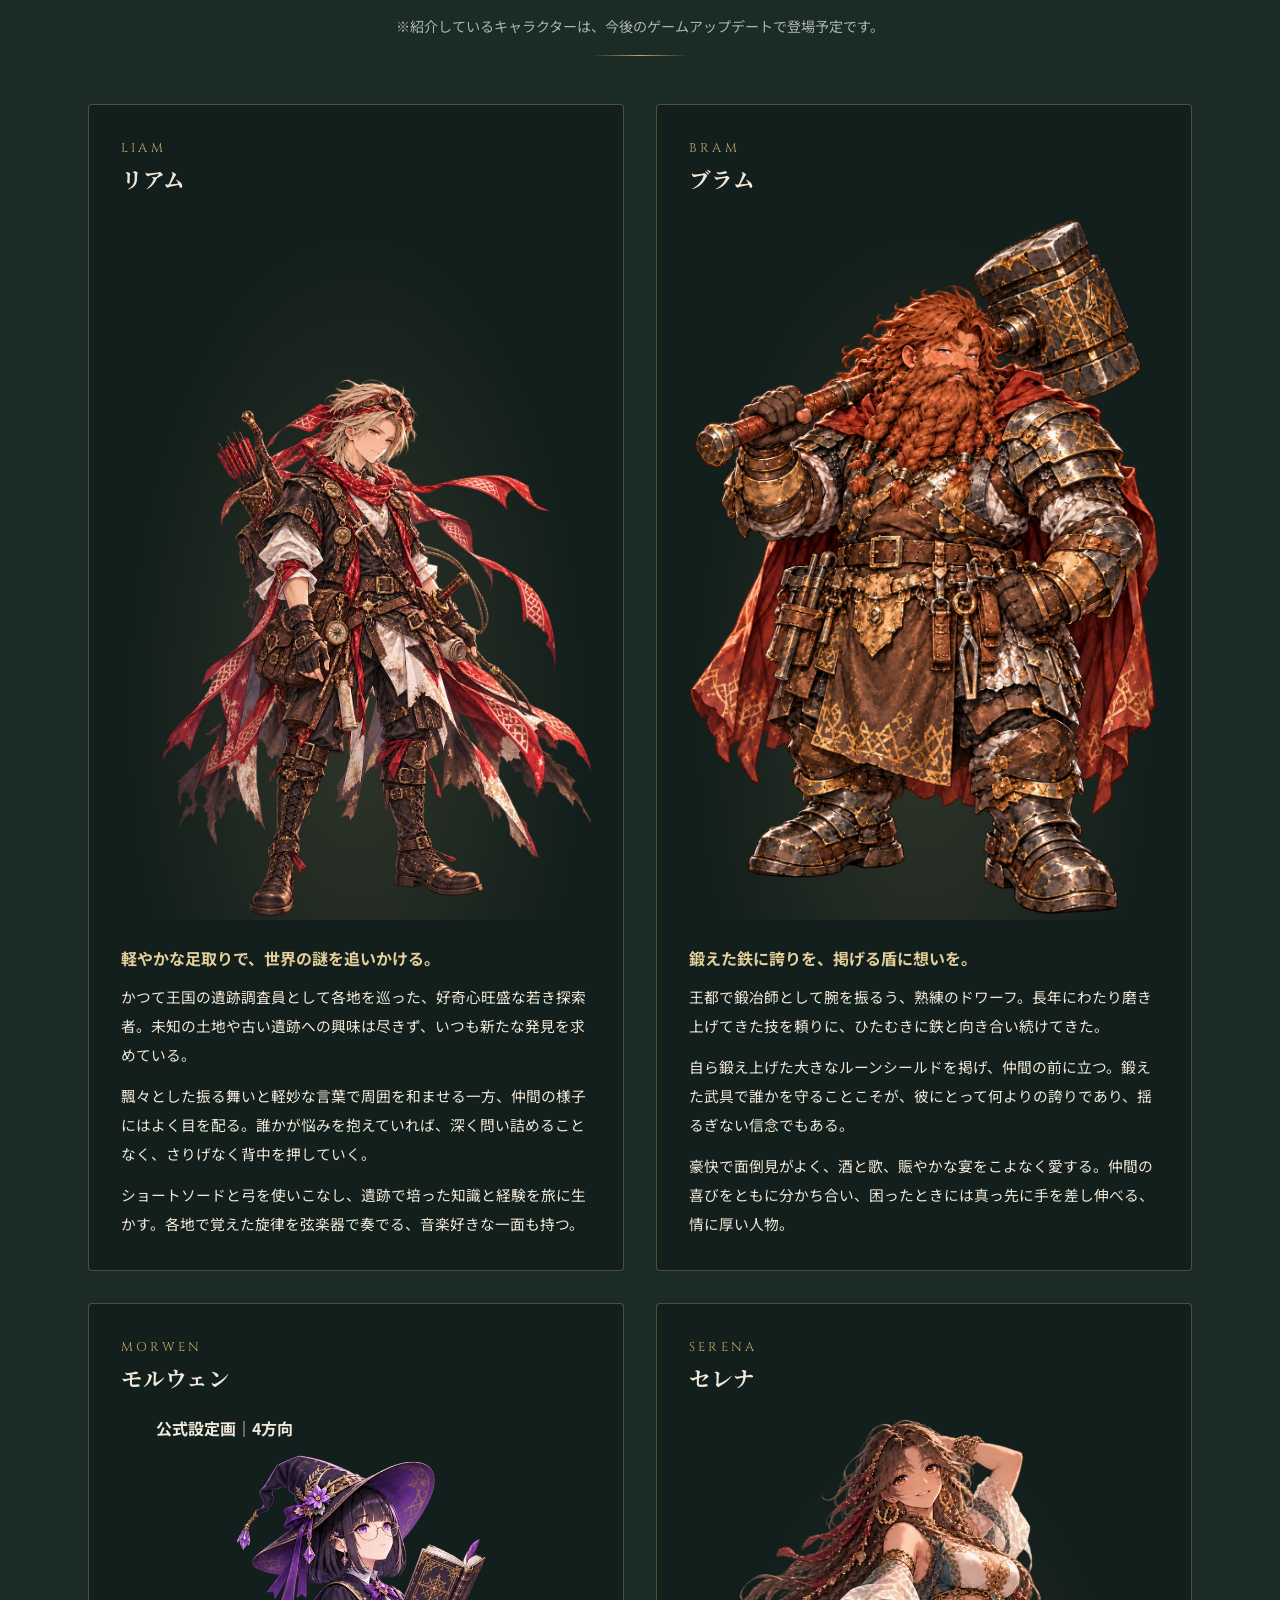
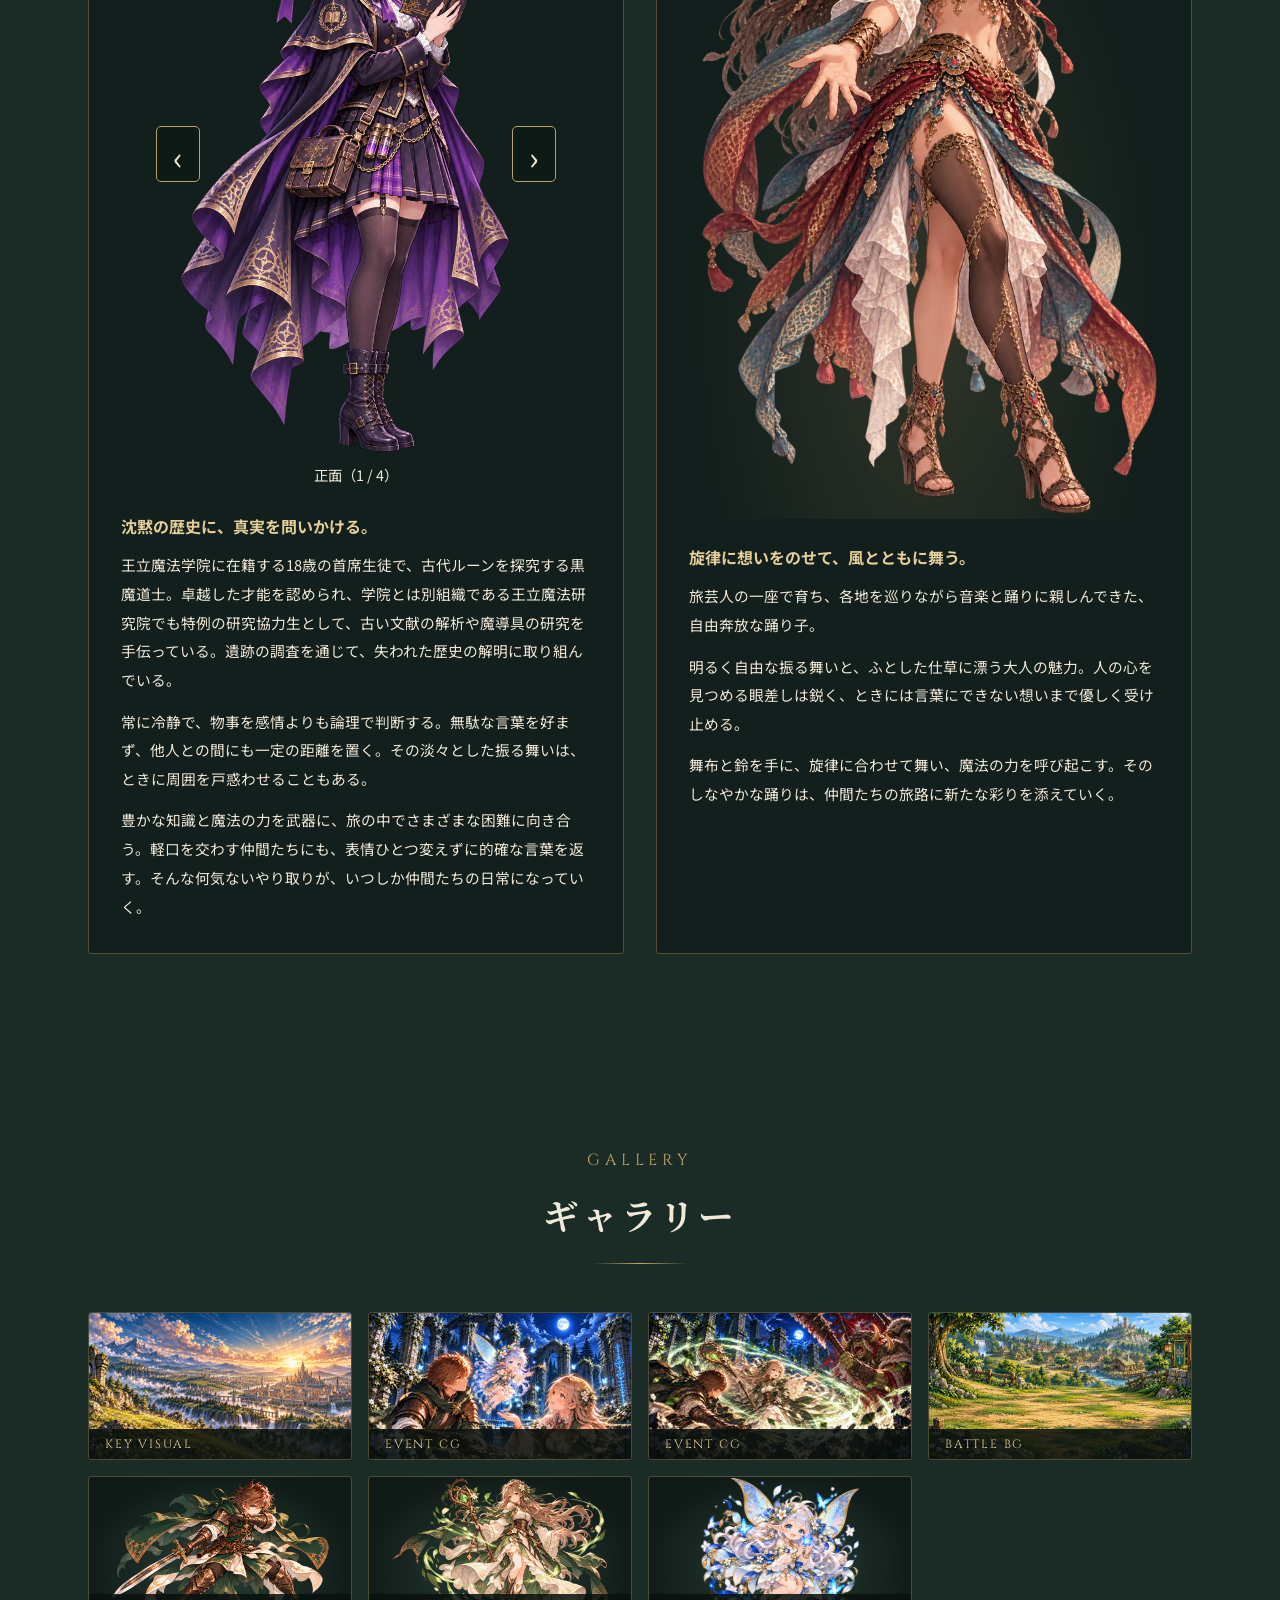
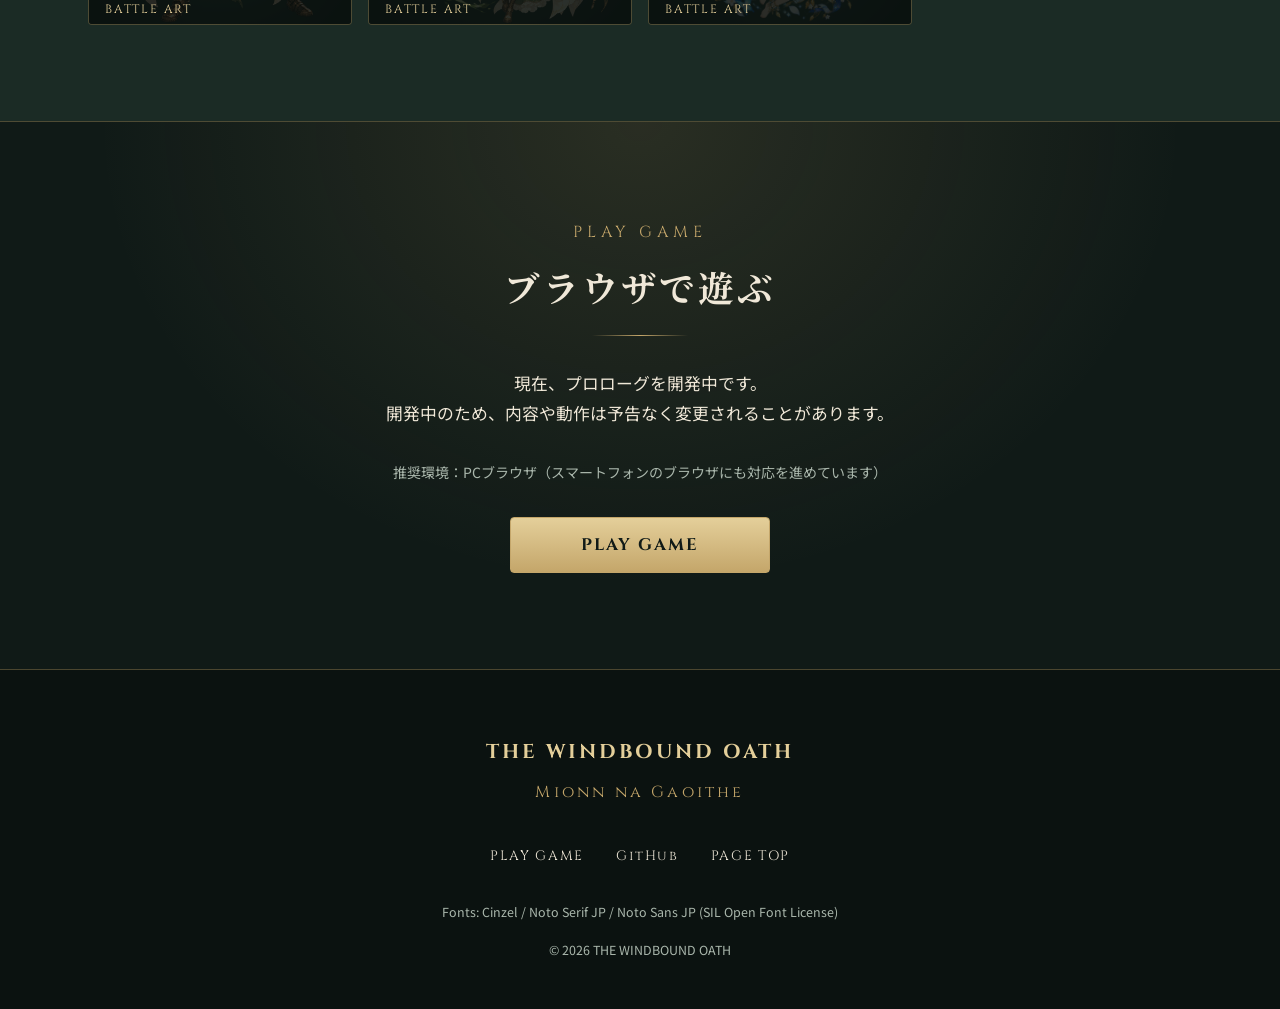
==== commit a9ba2a6e: "fix(site): set Aidan and Fiona age 18 in index.html" ====
--- a/index.html
+++ b/index.html
@@ -212,6 +212,7 @@
         <div class="char-card__body">
           <p class="char-card__en">AIDAN</p>
           <h3 class="char-card__name">エイダン</h3>
+          <p class="char-card__age">18歳</p>
           <p class="profile__catch">守りたいものがある。その想いを、剣に託して。</p>
           <div class="profile__description"><p>緑豊かなリルド村で育った、17歳の少年。王国騎士団長コナーを父に持ち、幼い頃から剣の稽古に励んできた。</p><p>仲間たちと笑い合う明るさを持ちながらも、父の背中を追い、その期待に応えようとひたむきに努力する。</p><p>大切な人を守りたい。その想いを胸に、少年はその剣とともに歩み出す。</p></div>
         </div>
@@ -221,6 +222,7 @@
         <div class="char-card__body">
           <p class="char-card__en">FIONA</p>
           <h3 class="char-card__name">フィオナ</h3>
+          <p class="char-card__age">18歳</p>
           <p class="profile__catch">その優しさが、明日への希望になる。</p>
           <div class="profile__description"><p>リルド村で、養母エマの愛情に包まれて育った少女。</p><p>幼なじみのエイダンとは、幼い頃から喜びも悲しみも分かち合ってきた。</p><p>自然や生命に寄り添う癒やしの力を持ち、傷ついた人々にそっと手を差し伸べる。</p><p>その穏やかな優しさの奥には、大切な人とともに歩もうとする、確かな強さが宿っている。</p></div>
         </div>
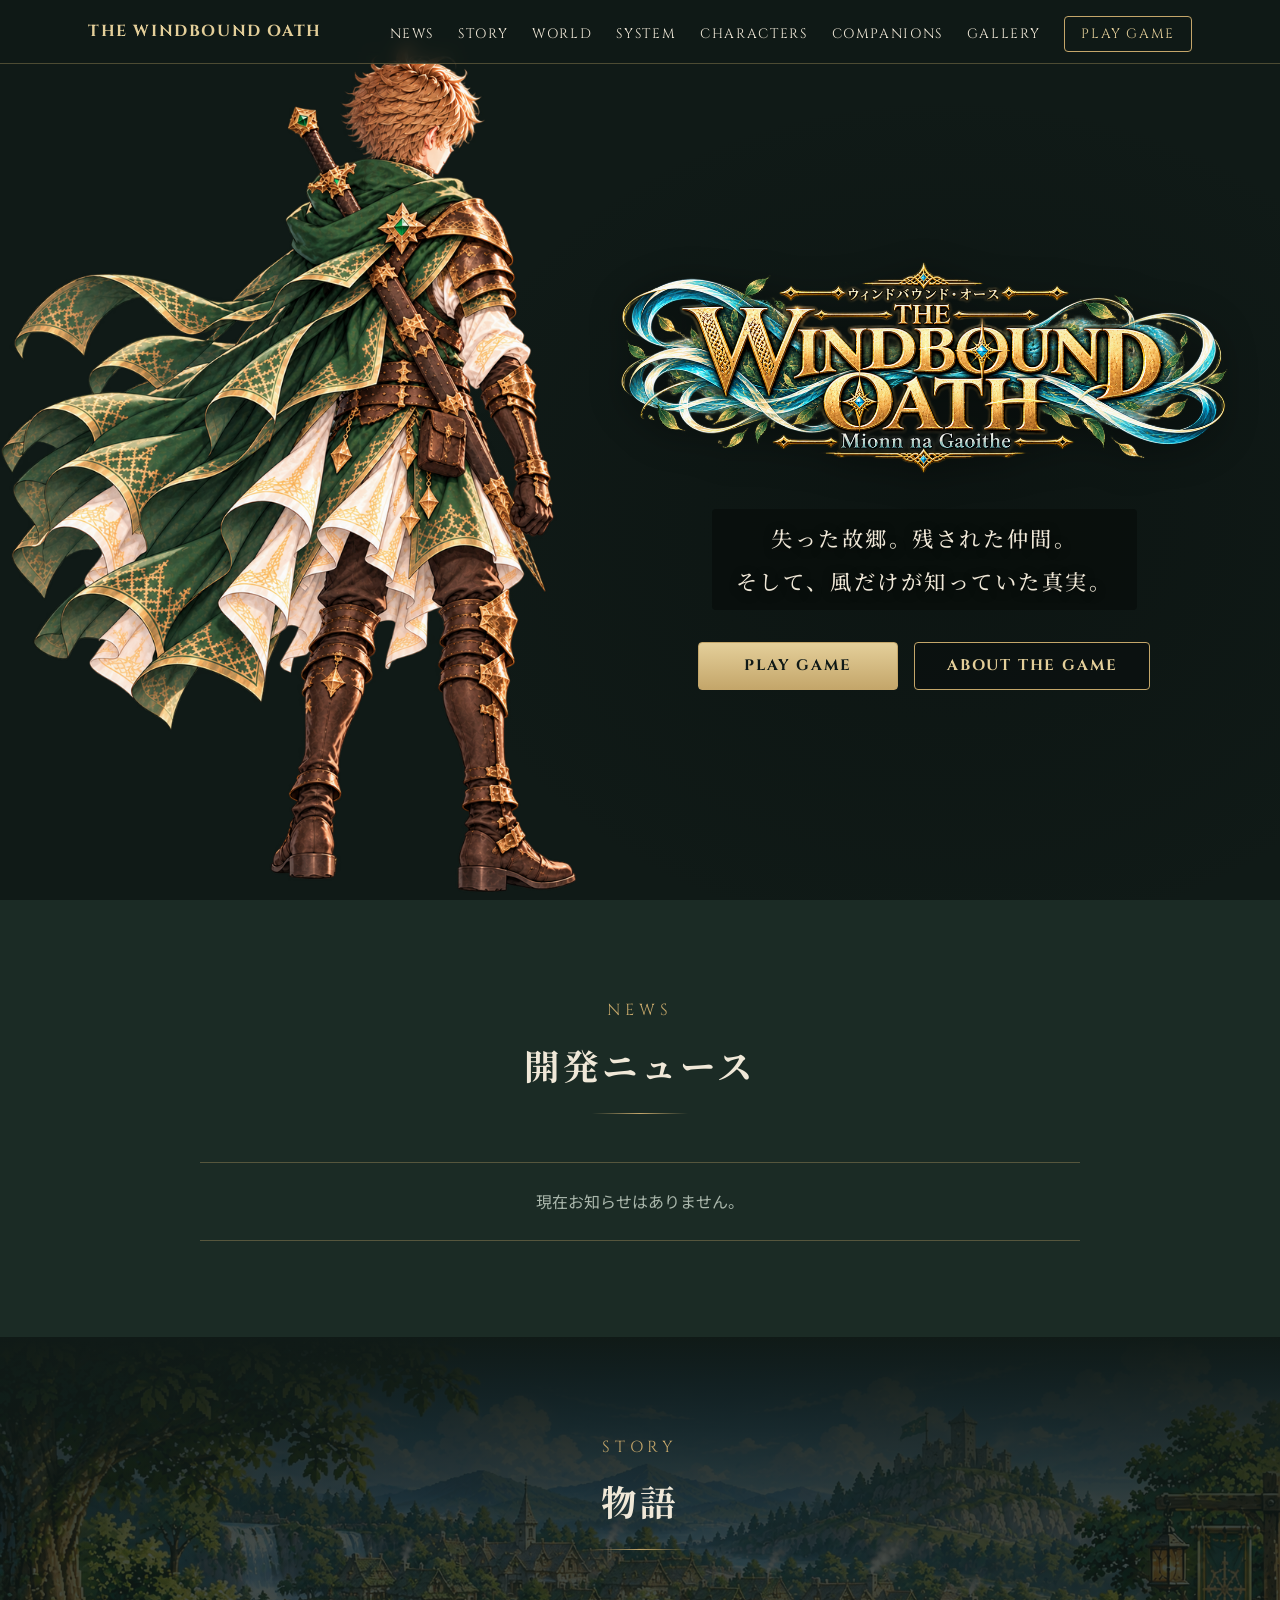
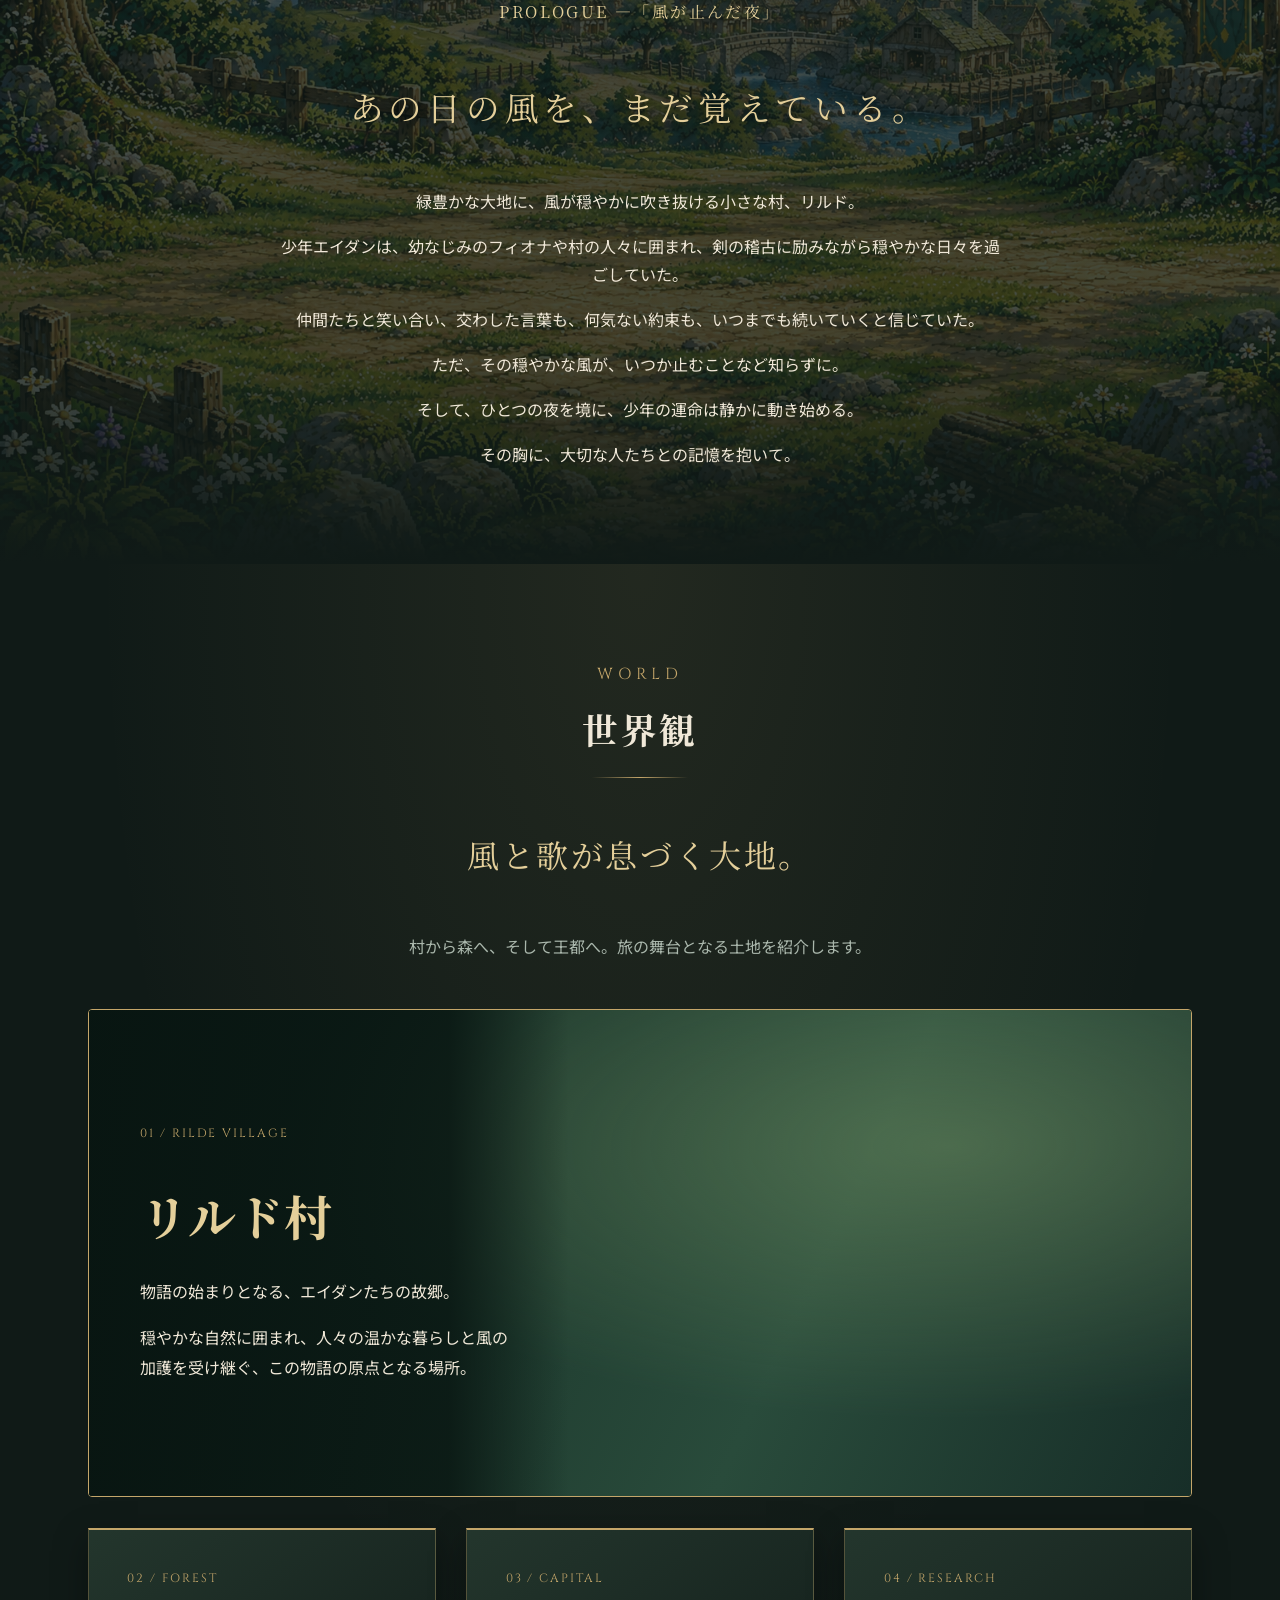
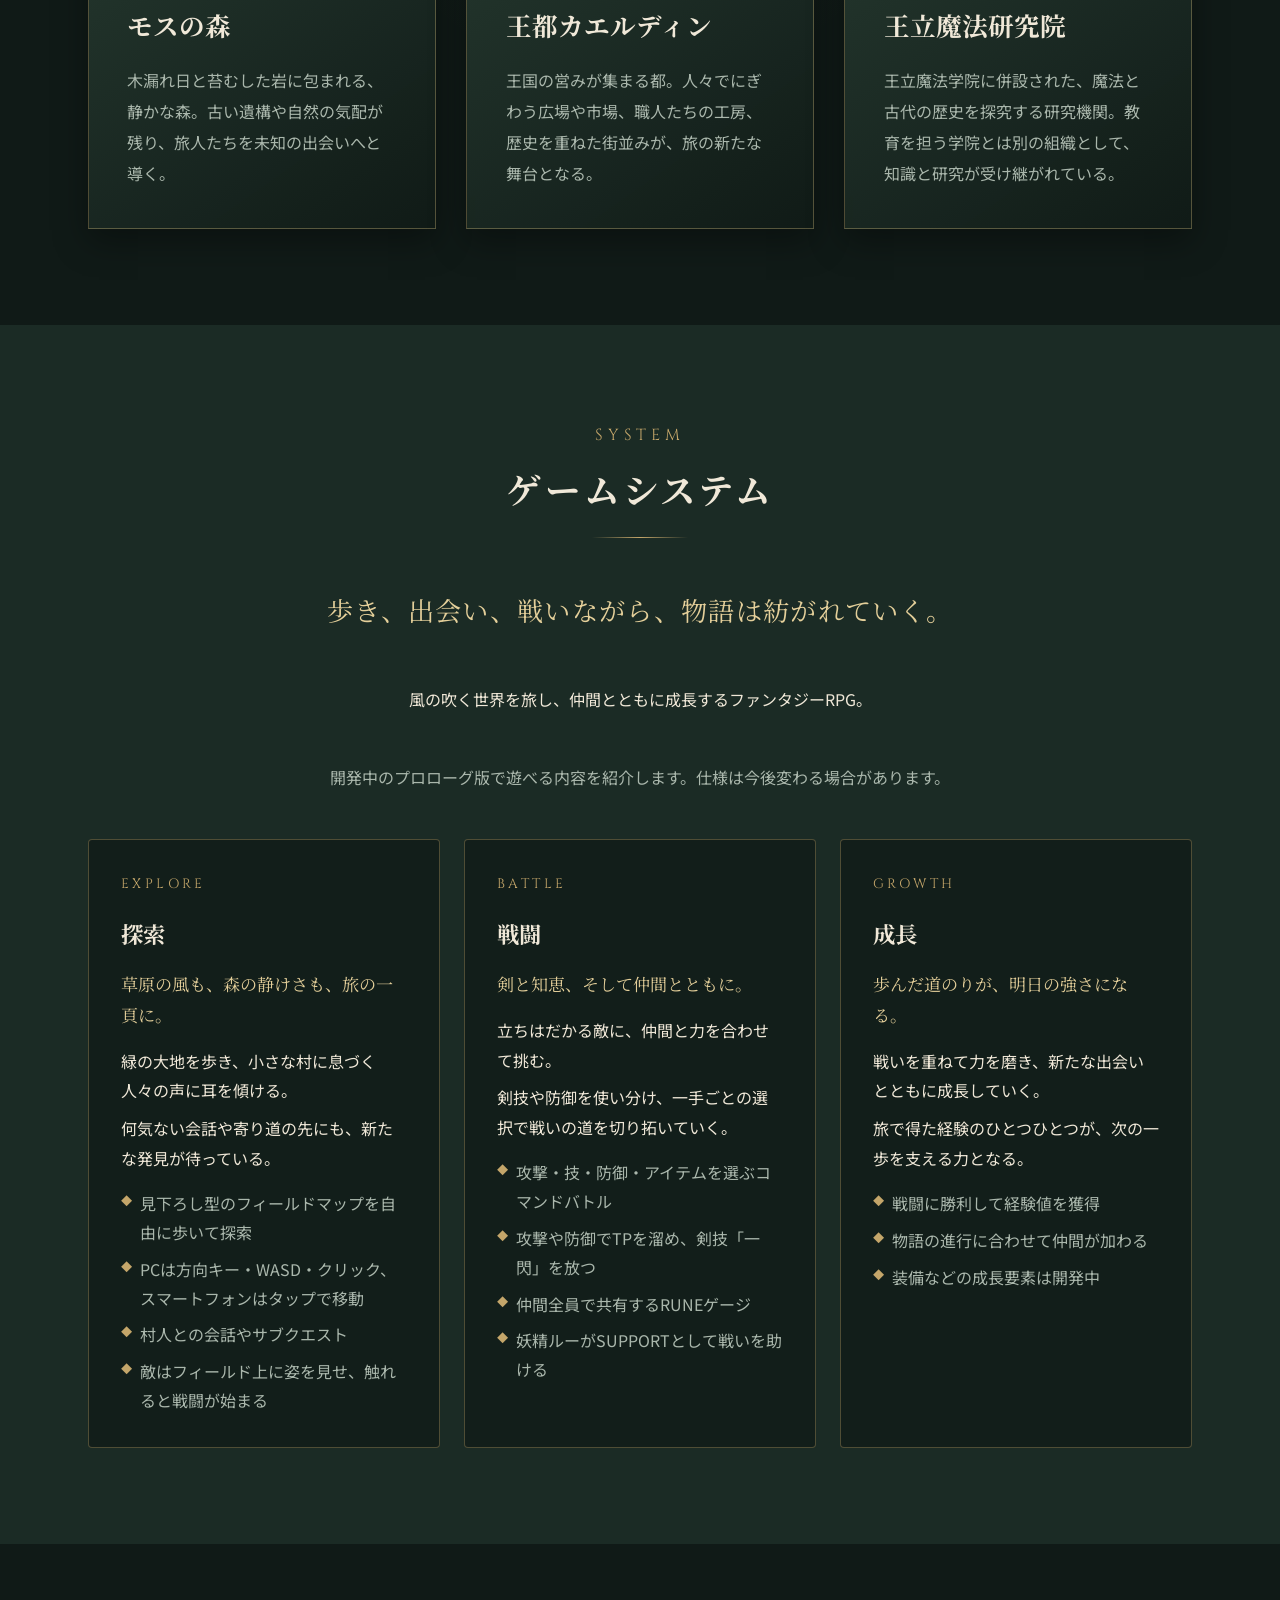
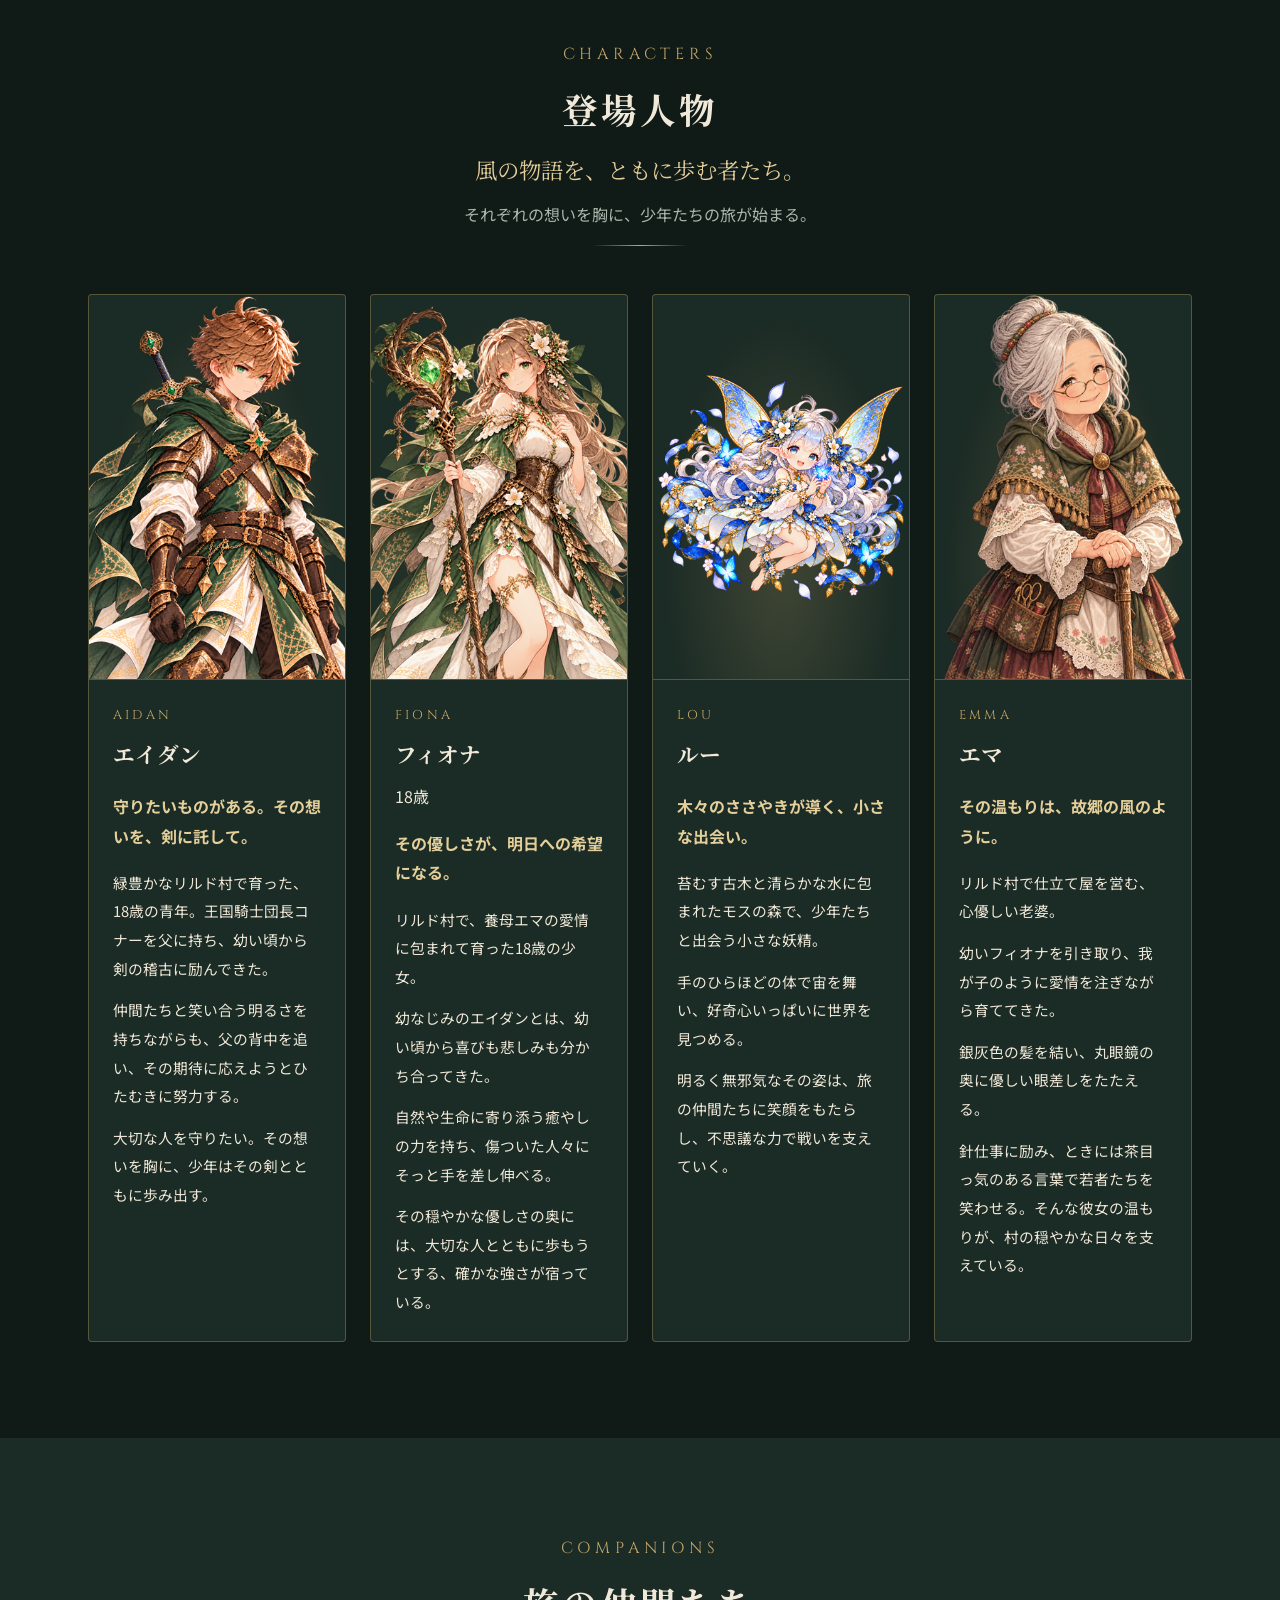
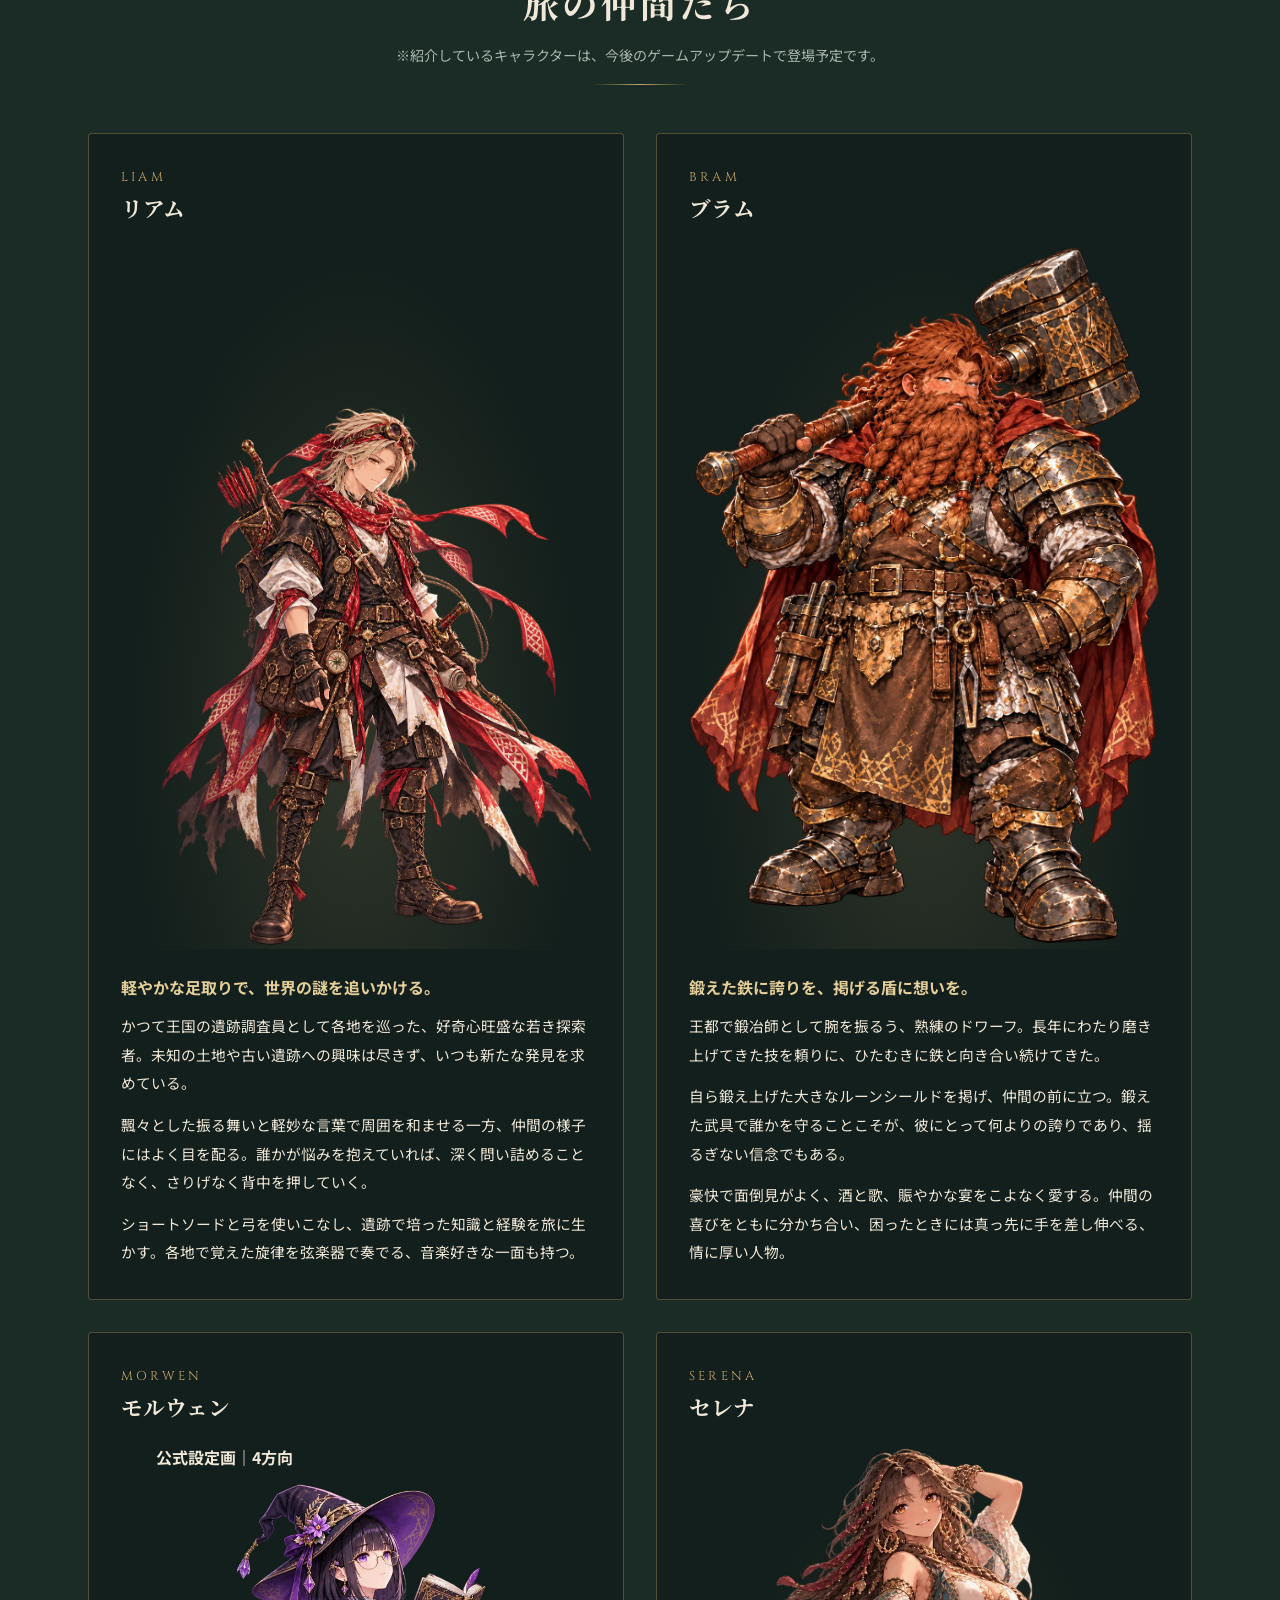
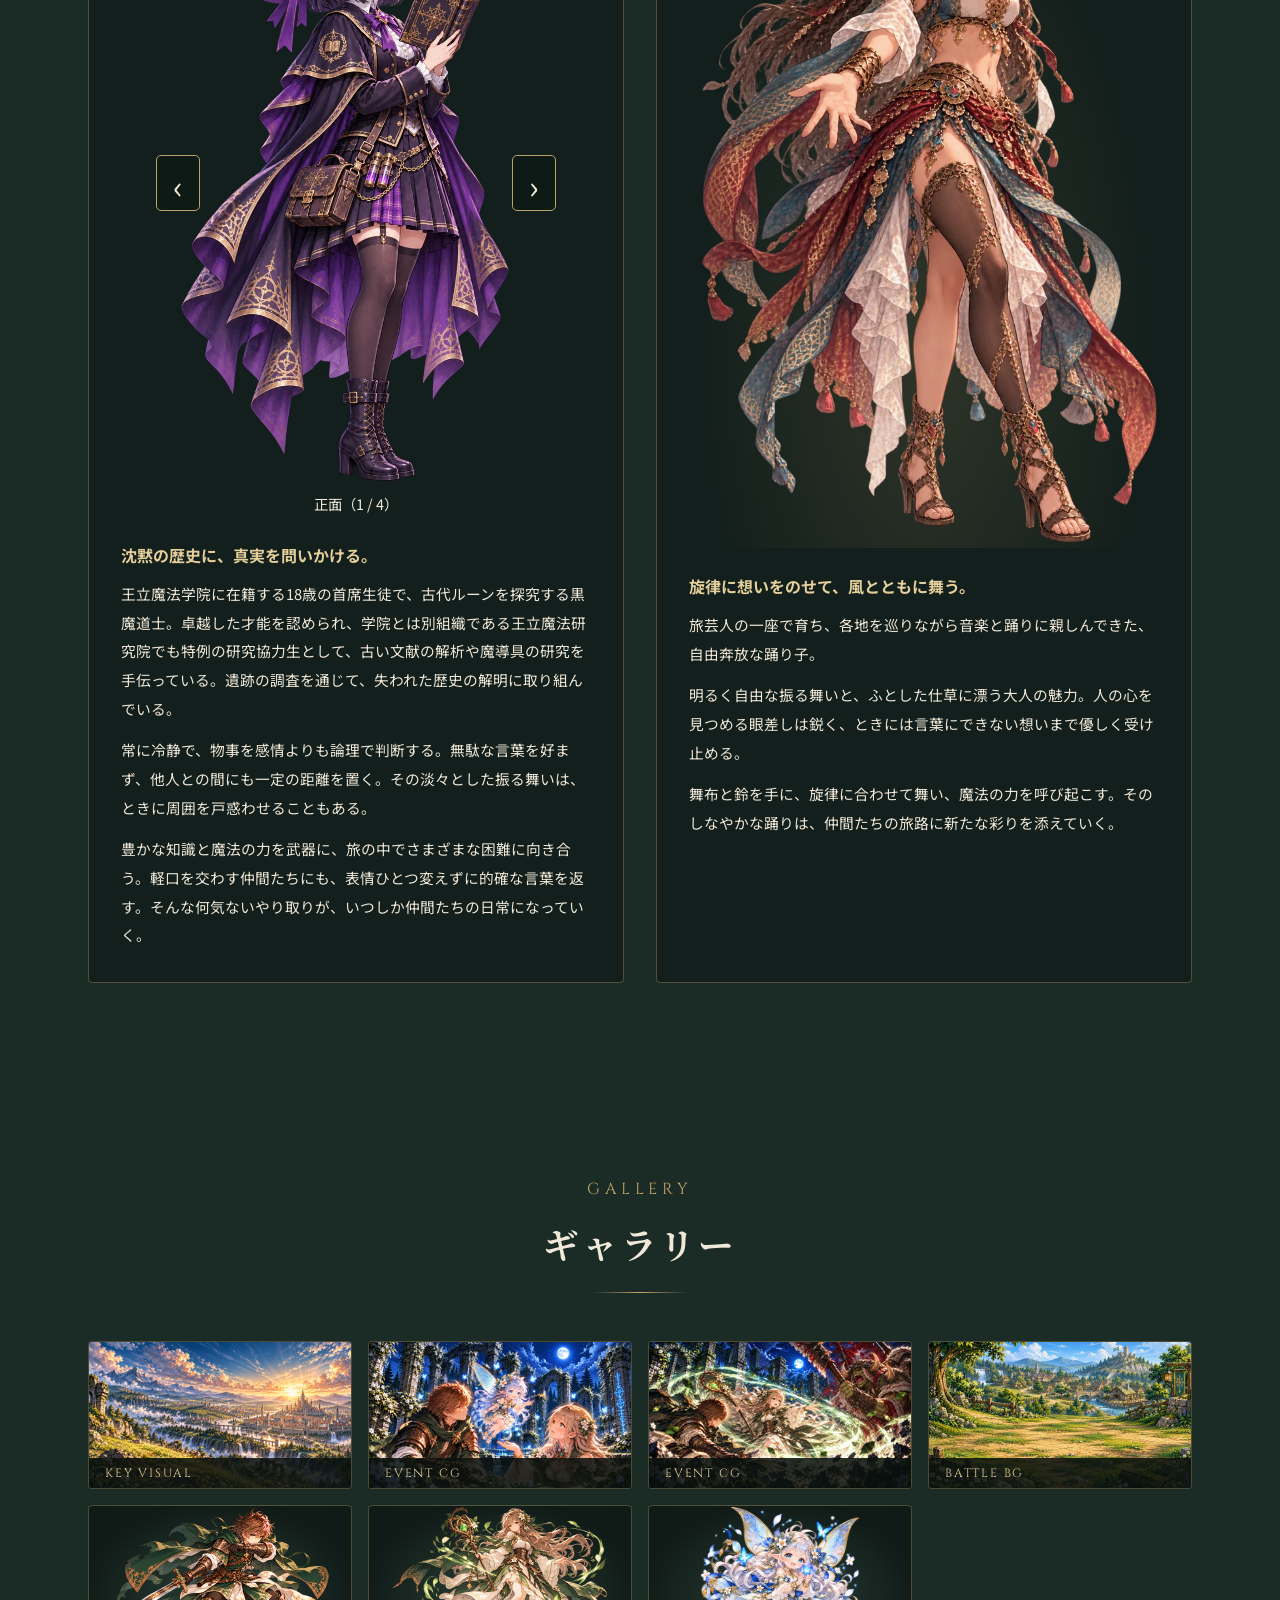
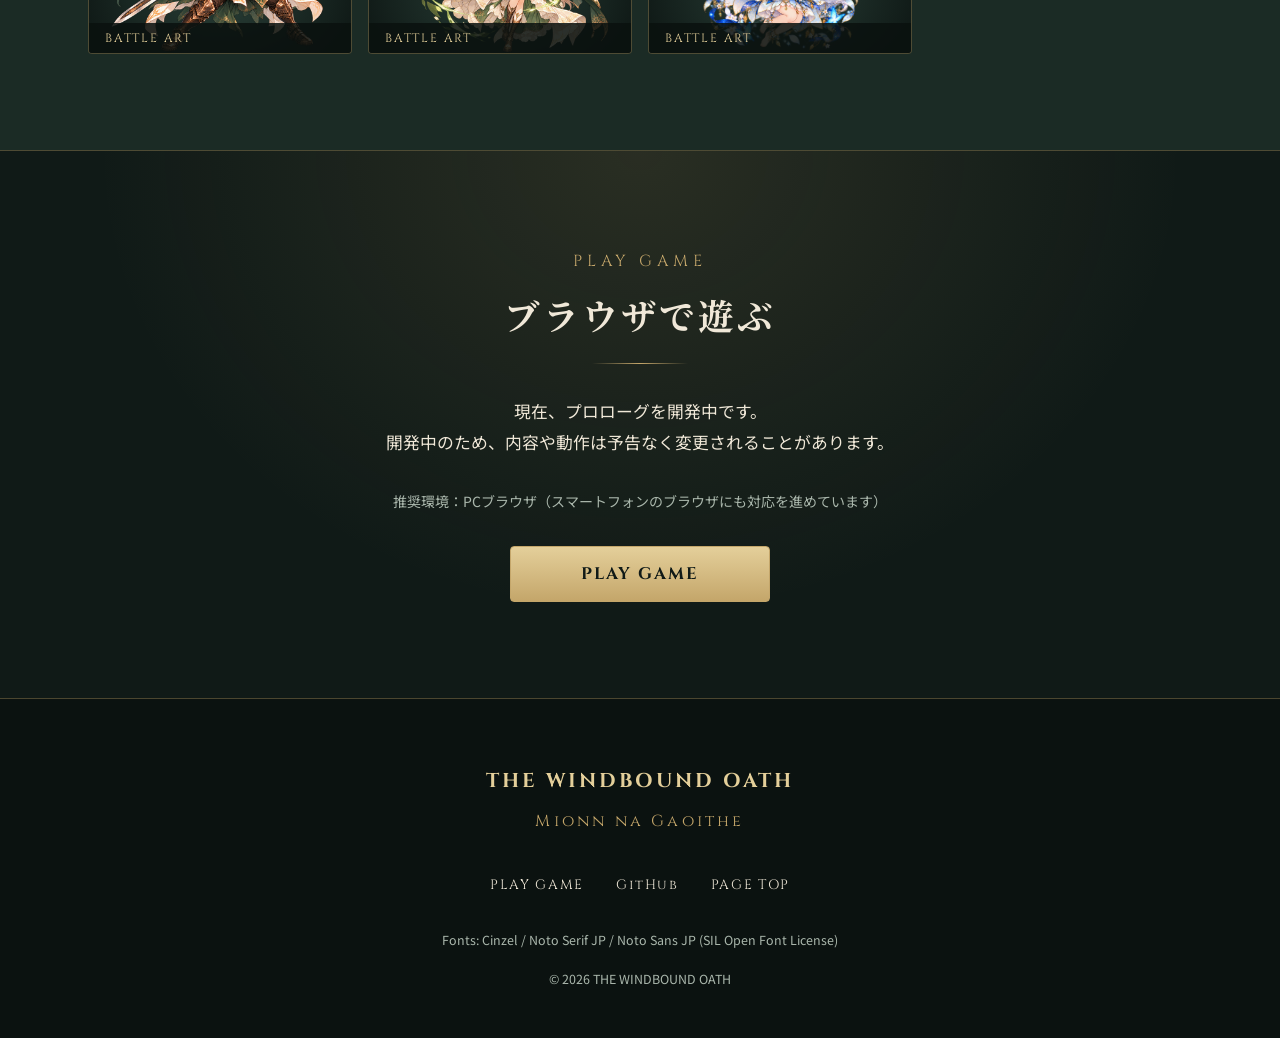
==== commit efcb6ece: "fix(site): correct visible age and preserve existing card layout" ====
--- a/index.html
+++ b/index.html
@@ -212,9 +212,8 @@
         <div class="char-card__body">
           <p class="char-card__en">AIDAN</p>
           <h3 class="char-card__name">エイダン</h3>
-          <p class="char-card__age">18歳</p>
-          <p class="profile__catch">守りたいものがある。その想いを、剣に託して。</p>
-          <div class="profile__description"><p>緑豊かなリルド村で育った、17歳の少年。王国騎士団長コナーを父に持ち、幼い頃から剣の稽古に励んできた。</p><p>仲間たちと笑い合う明るさを持ちながらも、父の背中を追い、その期待に応えようとひたむきに努力する。</p><p>大切な人を守りたい。その想いを胸に、少年はその剣とともに歩み出す。</p></div>
+                    <p class="profile__catch">守りたいものがある。その想いを、剣に託して。</p>
+          <div class="profile__description"><p>緑豊かなリルド村で育った、18歳の青年。王国騎士団長コナーを父に持ち、幼い頃から剣の稽古に励んできた。</p><p>仲間たちと笑い合う明るさを持ちながらも、父の背中を追い、その期待に応えようとひたむきに努力する。</p><p>大切な人を守りたい。その想いを胸に、少年はその剣とともに歩み出す。</p></div>
         </div>
       </article>
       <article class="char-card">
@@ -224,7 +223,7 @@
           <h3 class="char-card__name">フィオナ</h3>
           <p class="char-card__age">18歳</p>
           <p class="profile__catch">その優しさが、明日への希望になる。</p>
-          <div class="profile__description"><p>リルド村で、養母エマの愛情に包まれて育った少女。</p><p>幼なじみのエイダンとは、幼い頃から喜びも悲しみも分かち合ってきた。</p><p>自然や生命に寄り添う癒やしの力を持ち、傷ついた人々にそっと手を差し伸べる。</p><p>その穏やかな優しさの奥には、大切な人とともに歩もうとする、確かな強さが宿っている。</p></div>
+          <div class="profile__description"><p>リルド村で、養母エマの愛情に包まれて育った18歳の少女。</p><p>幼なじみのエイダンとは、幼い頃から喜びも悲しみも分かち合ってきた。</p><p>自然や生命に寄り添う癒やしの力を持ち、傷ついた人々にそっと手を差し伸べる。</p><p>その穏やかな優しさの奥には、大切な人とともに歩もうとする、確かな強さが宿っている。</p></div>
         </div>
       </article>
       <article class="char-card">
